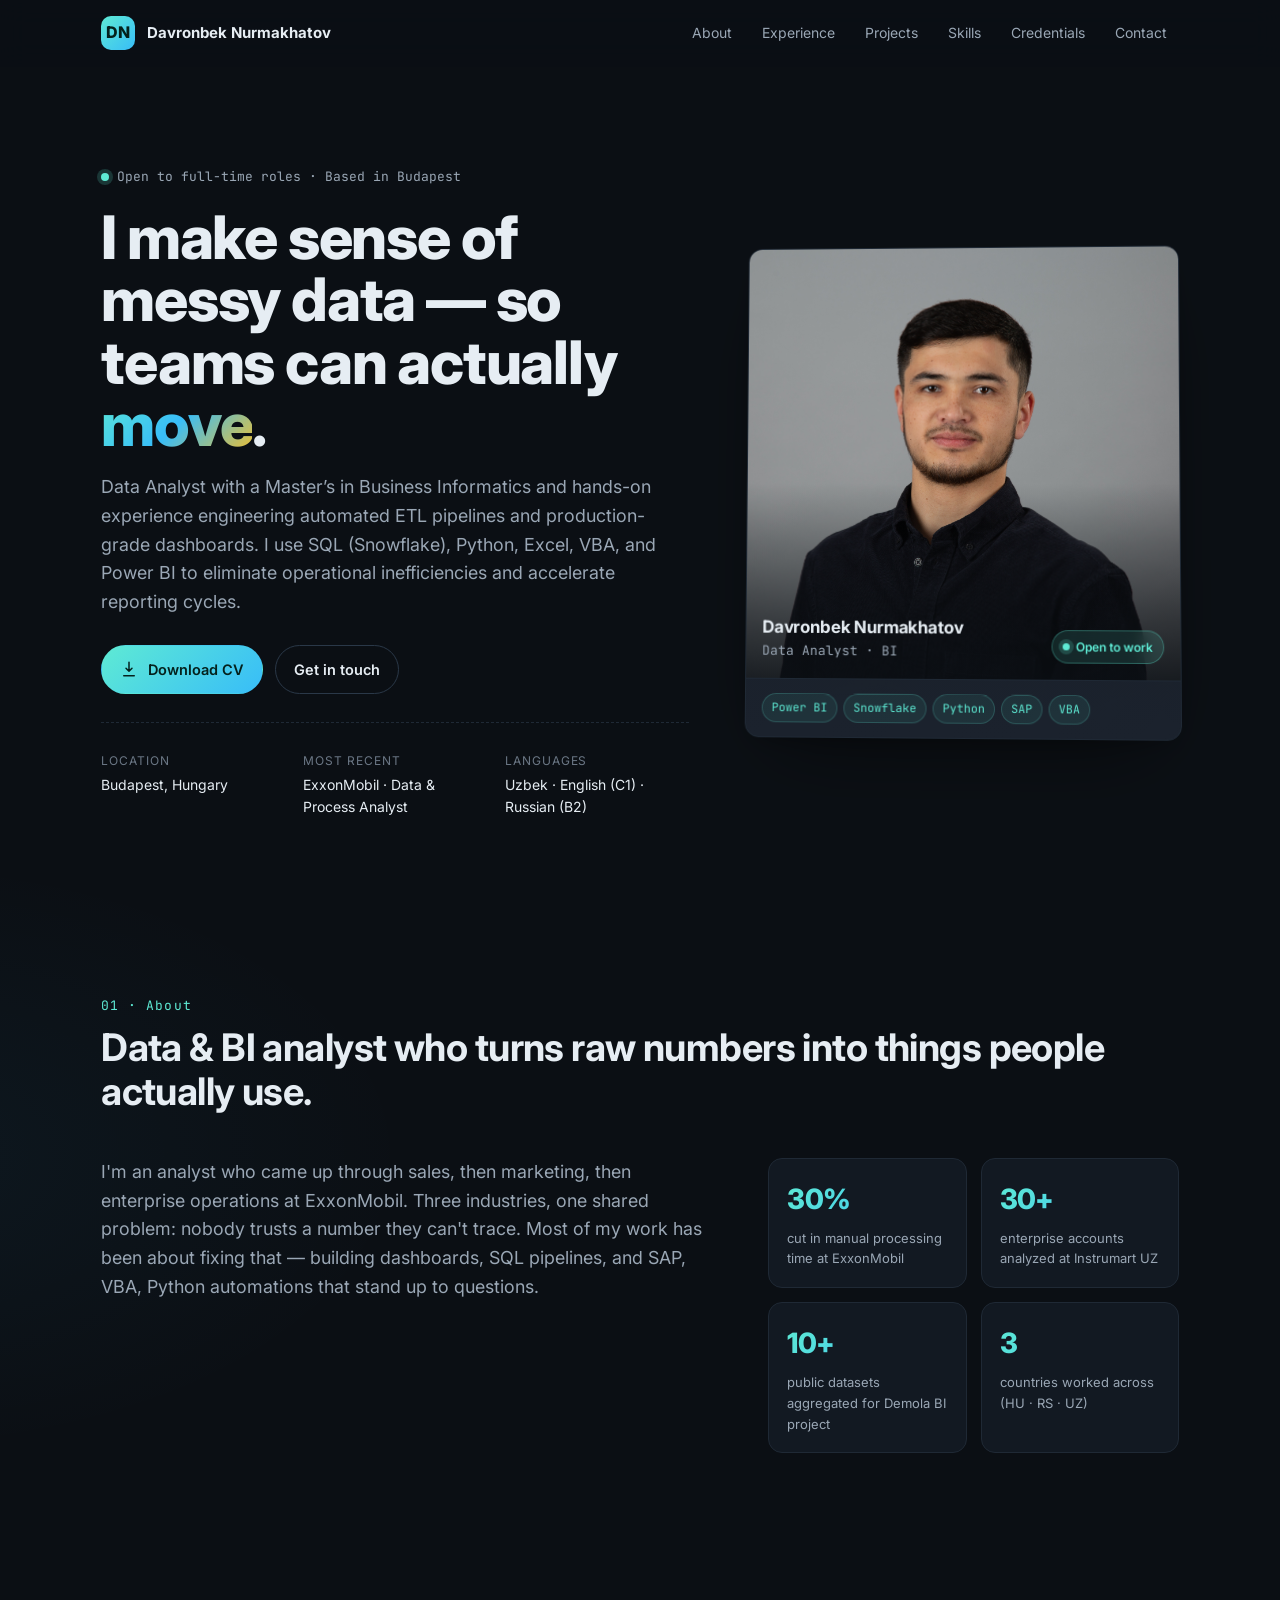
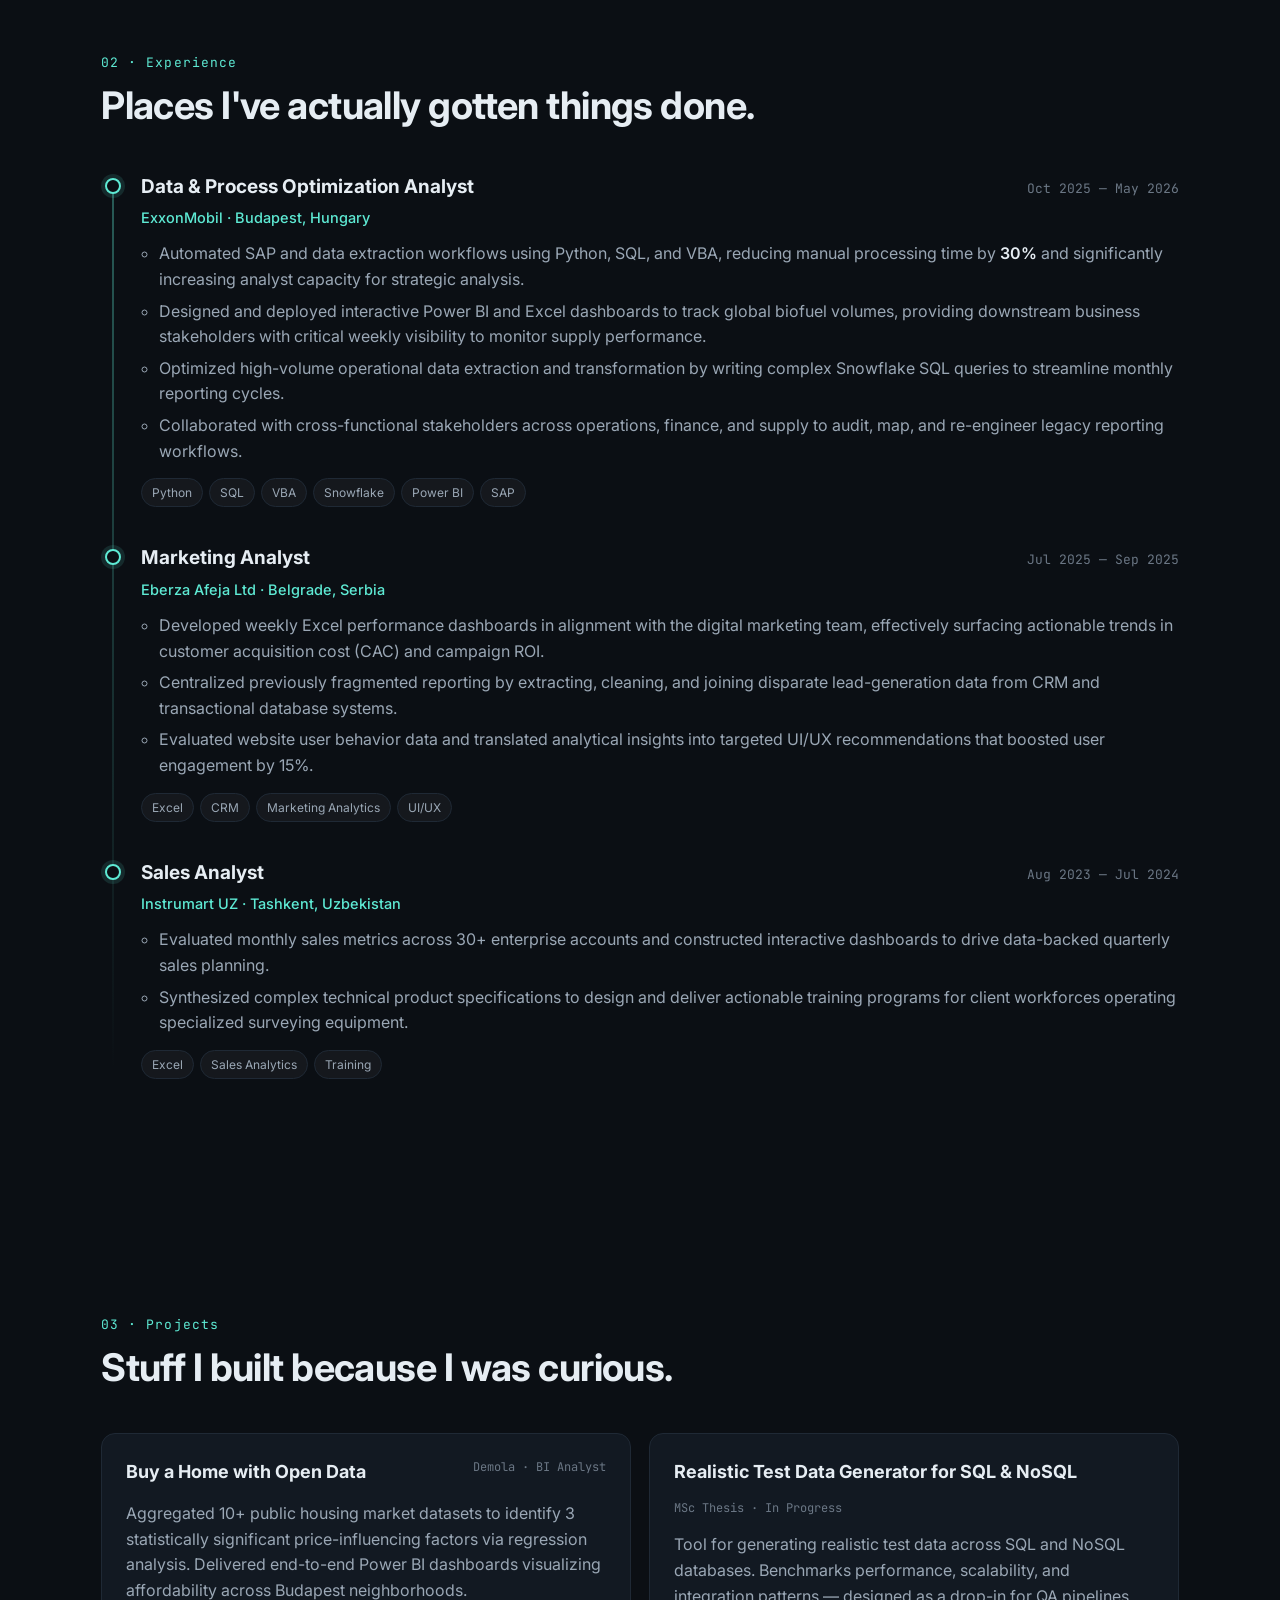
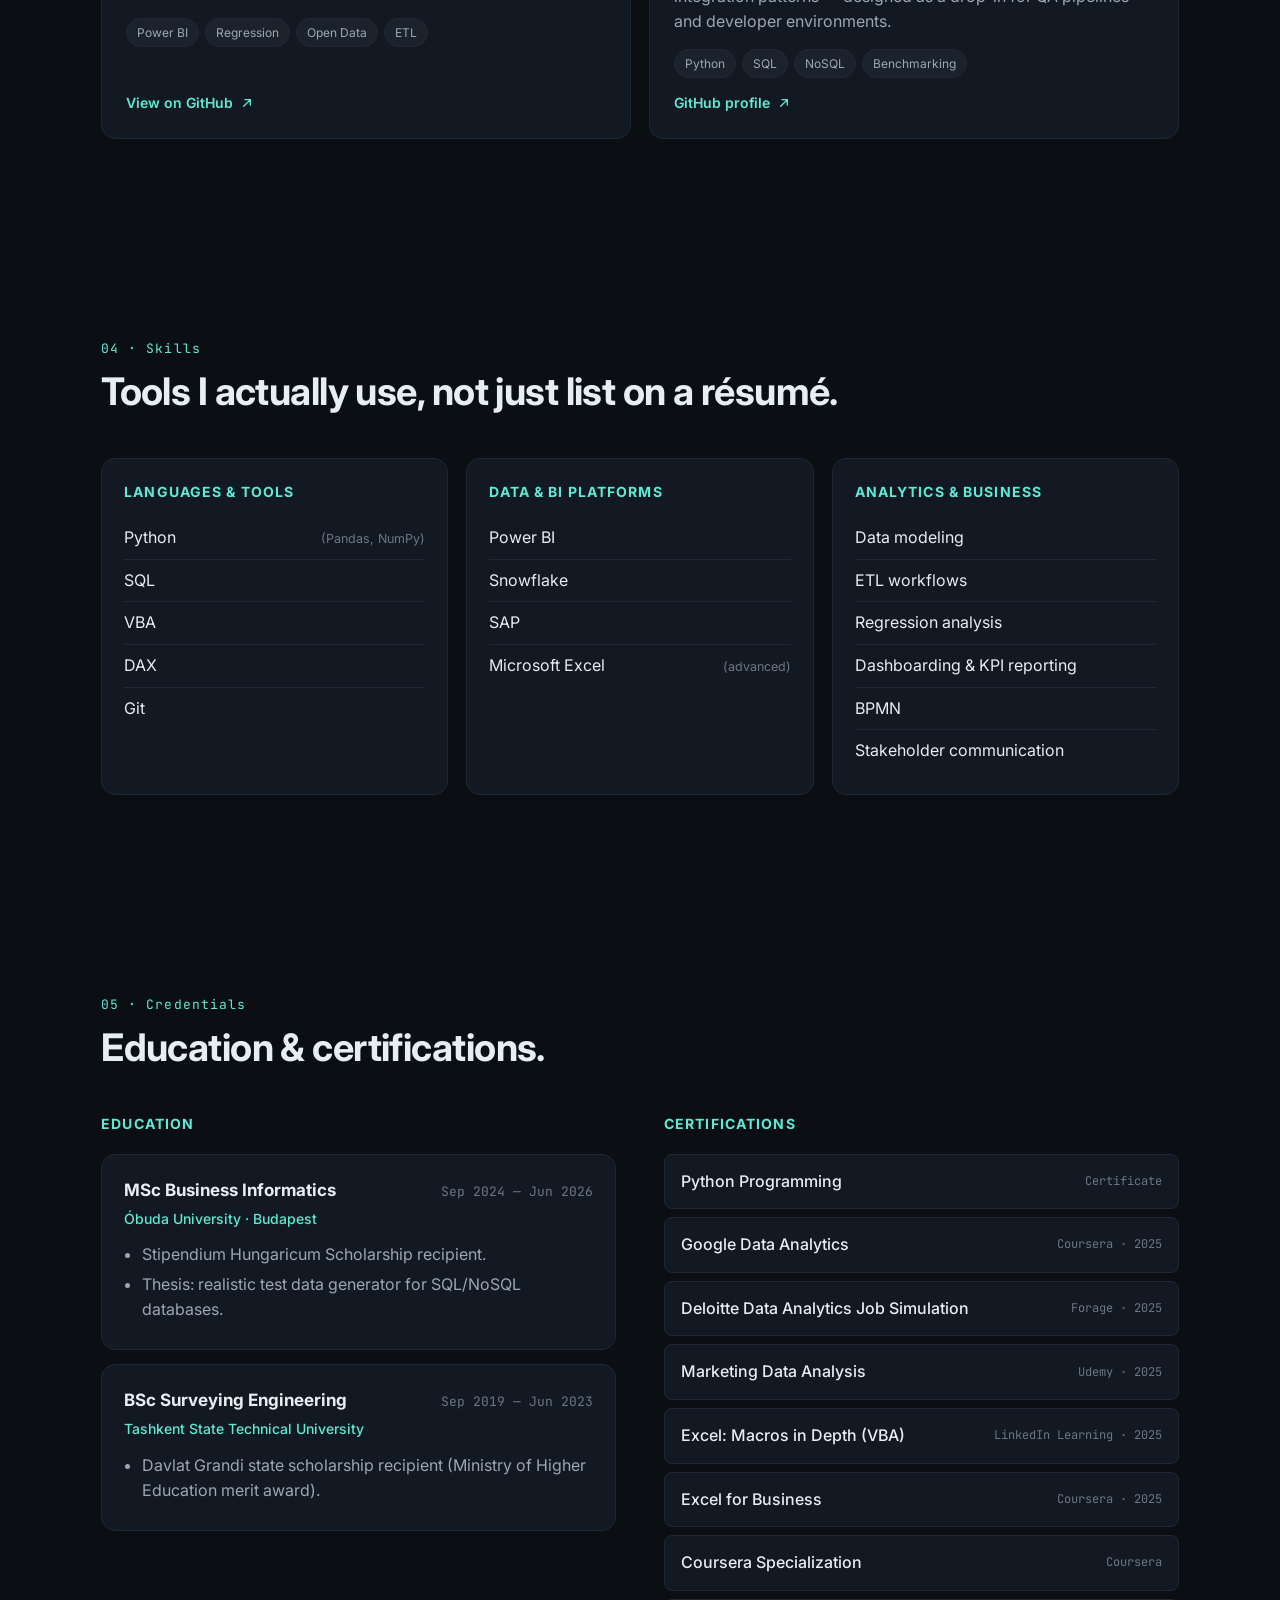
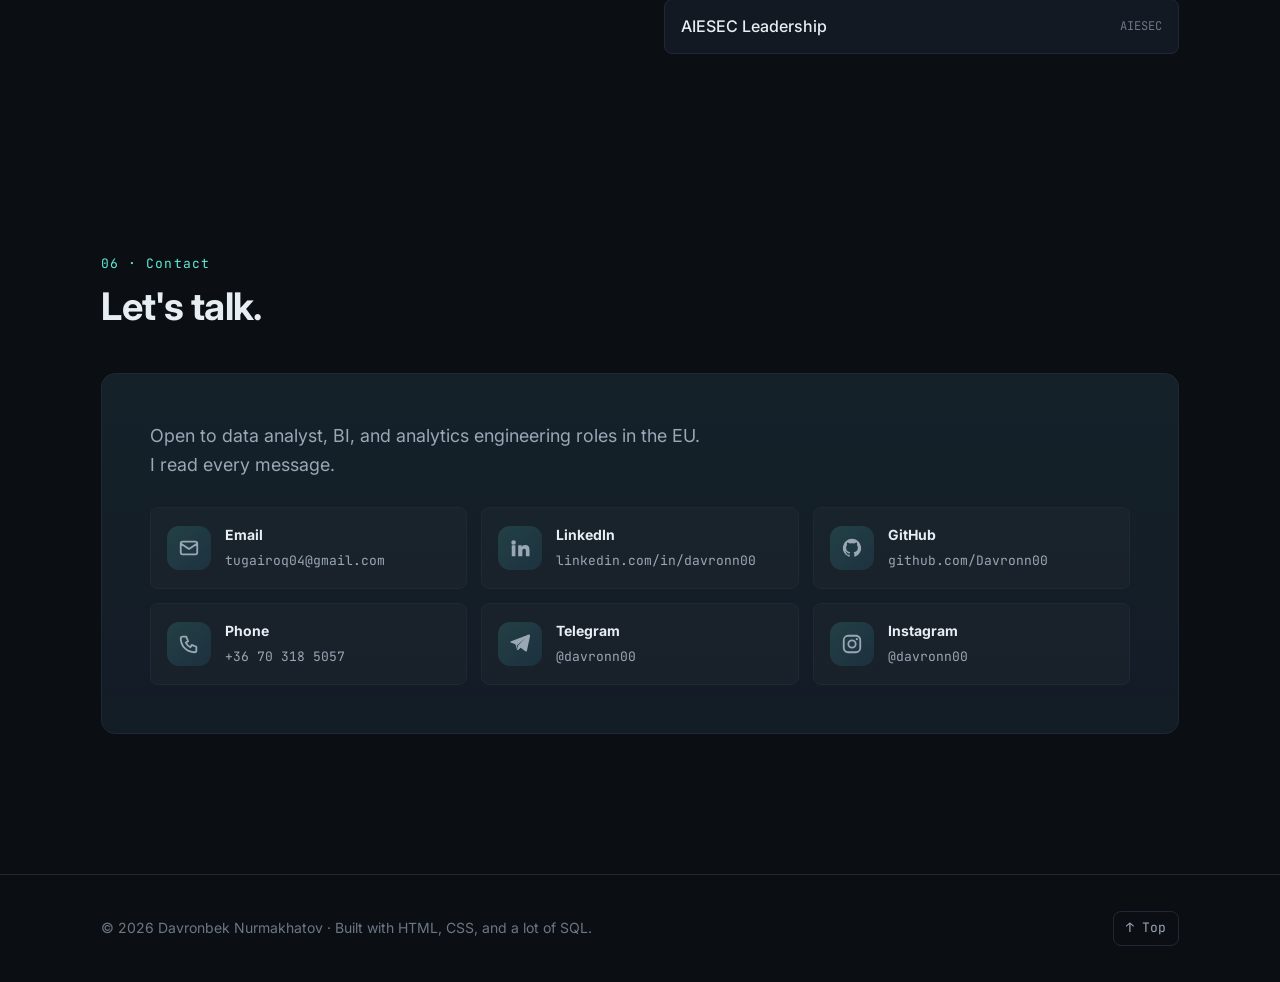
==== index.html @ 0cd9c20c "Add Telegram and Instagram to contact section" ====
<!doctype html>
<html lang="en">
  <head>
    <meta charset="utf-8" />
    <meta name="viewport" content="width=device-width, initial-scale=1" />
    <title>Davronbek Nurmakhatov — Data Analyst & BI</title>
    <meta name="description" content="Davronbek Nurmakhatov — Data Analyst building production dashboards, SQL pipelines, and SAP/Python automations. Currently at ExxonMobil, Budapest." />
    <meta name="theme-color" content="#0b0f14" />
    <link rel="preconnect" href="https://fonts.googleapis.com" />
    <link rel="preconnect" href="https://fonts.gstatic.com" crossorigin />
    <link href="https://fonts.googleapis.com/css2?family=Inter:wght@400;500;600;700;800&family=JetBrains+Mono:wght@400;500&display=swap" rel="stylesheet" />
    <link rel="stylesheet" href="styles.css" />
  </head>
  <body>
    <a href="#main" class="skip-link">Skip to content</a>

    <header class="nav">
      <div class="nav__inner">
        <a href="#top" class="nav__brand">
          <span class="nav__mark">DN</span>
          <span class="nav__name">Davronbek Nurmakhatov</span>
        </a>
        <nav class="nav__links" aria-label="Primary">
          <a href="#about">About</a>
          <a href="#experience">Experience</a>
          <a href="#projects">Projects</a>
          <a href="#skills">Skills</a>
          <a href="#credentials">Credentials</a>
          <a href="#contact">Contact</a>
        </nav>
        <button class="nav__toggle" aria-expanded="false" aria-controls="mobileNav" aria-label="Open menu">
          <span></span><span></span><span></span>
        </button>
      </div>
      <div class="nav__mobile" id="mobileNav" hidden>
        <a href="#about">About</a>
        <a href="#experience">Experience</a>
        <a href="#projects">Projects</a>
        <a href="#skills">Skills</a>
        <a href="#credentials">Credentials</a>
        <a href="#contact">Contact</a>
      </div>
    </header>

    <main id="main">
      <section id="top" class="hero">
        <div class="hero__grid">
          <div class="hero__copy">
            <p class="eyebrow"><span class="dot"></span> Open to full-time roles · Based in Budapest</p>
            <h1 class="hero__title">
              I make sense of messy data — so teams can actually <span class="grad">move</span>.
            </h1>
            <p class="hero__lede">
              Data Analyst with a Master’s in Business Informatics and hands-on experience engineering automated ETL pipelines and production-grade dashboards. I use SQL (Snowflake), Python, Excel, VBA, and Power BI to eliminate operational inefficiencies and accelerate reporting cycles.
            </p>
            <div class="hero__cta">
              <a class="btn btn--primary" href="assets/Davronbek_Nurmakhatov_Resume.pdf" download>
                <svg viewBox="0 0 24 24" aria-hidden="true"><path d="M12 3v12m0 0l-4-4m4 4l4-4M5 21h14" fill="none" stroke="currentColor" stroke-width="2" stroke-linecap="round" stroke-linejoin="round"/></svg>
                Download CV
              </a>
              <a class="btn btn--ghost" href="#contact">Get in touch</a>
            </div>
            <ul class="hero__meta">
              <li><span>Location</span>Budapest, Hungary</li>
              <li><span>Most recent</span>ExxonMobil · Data &amp; Process Analyst</li>
              <li><span>Languages</span>Uzbek · English (C1) · Russian (B2)</li>
            </ul>
          </div>

          <aside class="hero__card hero__card--photo" aria-label="Portrait">
            <div class="photo">
              <img src="assets/photo.jpg" alt="Portrait of Davronbek Nurmakhatov" loading="eager" decoding="async" />
              <div class="photo__plate">
                <div class="photo__plate-head">
                  <strong>Davronbek Nurmakhatov</strong>
                  <span>Data Analyst · BI</span>
                </div>
                <span class="photo__badge" title="Open to work">
                  <span class="dot"></span> Open to work
                </span>
              </div>
            </div>
            <div class="card__foot">
              <span class="pill">Power BI</span>
              <span class="pill">Snowflake</span>
              <span class="pill">Python</span>
              <span class="pill">SAP</span>
              <span class="pill">VBA</span>
            </div>
          </aside>
        </div>
      </section>

      <section id="about" class="section reveal">
        <header class="section__head">
          <p class="kicker">01 · About</p>
          <h2>Data &amp; BI analyst who turns raw numbers into things people actually use.</h2>
        </header>
        <div class="about__grid">
          <p class="about__lede">
            I'm an analyst who came up through sales, then marketing, then enterprise operations at ExxonMobil.
            Three industries, one shared problem: nobody trusts a number they can't trace. Most of my work has been
            about fixing that — building dashboards, SQL pipelines, and SAP, VBA, Python automations that stand up to questions.
          </p>
          <ul class="stats">
            <li><strong>30%</strong><span>cut in manual processing time at ExxonMobil</span></li>
            <li><strong>30+</strong><span>enterprise accounts analyzed at Instrumart UZ</span></li>
            <li><strong>10+</strong><span>public datasets aggregated for Demola BI project</span></li>
            <li><strong>3</strong><span>countries worked across (HU · RS · UZ)</span></li>
          </ul>
        </div>
      </section>

      <section id="experience" class="section reveal">
        <header class="section__head">
          <p class="kicker">02 · Experience</p>
          <h2>Places I've actually gotten things done.</h2>
        </header>

        <ol class="timeline">
          <li class="timeline__item">
            <div class="timeline__marker"></div>
            <div class="timeline__body">
              <div class="timeline__row">
                <h3>Data &amp; Process Optimization Analyst</h3>
                <span class="timeline__date">Oct 2025 — May 2026</span>
              </div>
              <p class="timeline__org">ExxonMobil · Budapest, Hungary</p>
              <ul class="timeline__list">
                <li>Automated SAP and data extraction workflows using Python, SQL, and VBA, reducing manual processing time by <strong>30%</strong> and significantly increasing analyst capacity for strategic analysis.</li>
                <li>Designed and deployed interactive Power BI and Excel dashboards to track global biofuel volumes, providing downstream business stakeholders with critical weekly visibility to monitor supply performance.</li>
                <li>Optimized high-volume operational data extraction and transformation by writing complex Snowflake SQL queries to streamline monthly reporting cycles.</li>
                <li>Collaborated with cross-functional stakeholders across operations, finance, and supply to audit, map, and re-engineer legacy reporting workflows.</li>
              </ul>
              <div class="chips">
                <span>Python</span><span>SQL</span><span>VBA</span><span>Snowflake</span><span>Power BI</span><span>SAP</span>
              </div>
            </div>
          </li>

          <li class="timeline__item">
            <div class="timeline__marker"></div>
            <div class="timeline__body">
              <div class="timeline__row">
                <h3>Marketing Analyst</h3>
                <span class="timeline__date">Jul 2025 — Sep 2025</span>
              </div>
              <p class="timeline__org">Eberza Afeja Ltd · Belgrade, Serbia</p>
              <ul class="timeline__list">
                <li>Developed weekly Excel performance dashboards in alignment with the digital marketing team, effectively surfacing actionable trends in customer acquisition cost (CAC) and campaign ROI.</li>
                <li>Centralized previously fragmented reporting by extracting, cleaning, and joining disparate lead-generation data from CRM and transactional database systems.</li>
                <li>Evaluated website user behavior data and translated analytical insights into targeted UI/UX recommendations that boosted user engagement by 15%.</li>
              </ul>
              <div class="chips">
                <span>Excel</span><span>CRM</span><span>Marketing Analytics</span><span>UI/UX</span>
              </div>
            </div>
          </li>

          <li class="timeline__item">
            <div class="timeline__marker"></div>
            <div class="timeline__body">
              <div class="timeline__row">
                <h3>Sales Analyst</h3>
                <span class="timeline__date">Aug 2023 — Jul 2024</span>
              </div>
              <p class="timeline__org">Instrumart UZ · Tashkent, Uzbekistan</p>
              <ul class="timeline__list">
                <li>Evaluated monthly sales metrics across 30+ enterprise accounts and constructed interactive dashboards to drive data-backed quarterly sales planning.</li>
                <li>Synthesized complex technical product specifications to design and deliver actionable training programs for client workforces operating specialized surveying equipment.</li>
              </ul>
              <div class="chips">
                <span>Excel</span><span>Sales Analytics</span><span>Training</span>
              </div>
            </div>
          </li>
        </ol>
      </section>

      <section id="projects" class="section reveal">
        <header class="section__head">
          <p class="kicker">03 · Projects</p>
          <h2>Stuff I built because I was curious.</h2>
        </header>

        <div class="cards">
          <article class="proj">
            <header>
              <h3>Buy a Home with Open Data</h3>
              <span class="proj__tag">Demola · BI Analyst</span>
            </header>
            <p>Aggregated 10+ public housing market datasets to identify 3 statistically significant price-influencing factors via regression analysis. Delivered end-to-end Power BI dashboards visualizing affordability across Budapest neighborhoods.</p>
            <div class="chips">
              <span>Power BI</span><span>Regression</span><span>Open Data</span><span>ETL</span>
            </div>
            <a class="link" href="https://github.com/Davronn00/Demola-project" target="_blank" rel="noopener">
              View on GitHub
              <svg viewBox="0 0 24 24" aria-hidden="true"><path d="M7 17L17 7M9 7h8v8" fill="none" stroke="currentColor" stroke-width="2" stroke-linecap="round" stroke-linejoin="round"/></svg>
            </a>
          </article>

          <article class="proj">
            <header>
              <h3>Realistic Test Data Generator for SQL &amp; NoSQL</h3>
              <span class="proj__tag">MSc Thesis · In Progress</span>
            </header>
            <p>Tool for generating realistic test data across SQL and NoSQL databases. Benchmarks performance, scalability, and integration patterns — designed as a drop-in for QA pipelines and developer environments.</p>
            <div class="chips">
              <span>Python</span><span>SQL</span><span>NoSQL</span><span>Benchmarking</span>
            </div>
            <a class="link" href="https://github.com/Davronn00" target="_blank" rel="noopener">
              GitHub profile
              <svg viewBox="0 0 24 24" aria-hidden="true"><path d="M7 17L17 7M9 7h8v8" fill="none" stroke="currentColor" stroke-width="2" stroke-linecap="round" stroke-linejoin="round"/></svg>
            </a>
          </article>
        </div>
      </section>

      <section id="skills" class="section reveal">
        <header class="section__head">
          <p class="kicker">04 · Skills</p>
          <h2>Tools I actually use, not just list on a résumé.</h2>
        </header>

        <div class="skills">
          <div class="skills__group">
            <h3>Languages &amp; Tools</h3>
            <ul>
              <li>Python <small>(Pandas, NumPy)</small></li>
              <li>SQL</li>
              <li>VBA</li>
              <li>DAX</li>
              <li>Git</li>
            </ul>
          </div>
          <div class="skills__group">
            <h3>Data &amp; BI Platforms</h3>
            <ul>
              <li>Power BI</li>
              <li>Snowflake</li>
              <li>SAP</li>
              <li>Microsoft Excel <small>(advanced)</small></li>
            </ul>
          </div>
          <div class="skills__group">
            <h3>Analytics &amp; Business</h3>
            <ul>
              <li>Data modeling</li>
              <li>ETL workflows</li>
              <li>Regression analysis</li>
              <li>Dashboarding &amp; KPI reporting</li>
              <li>BPMN</li>
              <li>Stakeholder communication</li>
            </ul>
          </div>
        </div>
      </section>

      <section id="credentials" class="section reveal">
        <header class="section__head">
          <p class="kicker">05 · Credentials</p>
          <h2>Education &amp; certifications.</h2>
        </header>

        <div class="creds">
          <div class="creds__col">
            <h3>Education</h3>
            <article class="edu">
              <div class="edu__row">
                <h4>MSc Business Informatics</h4>
                <span>Sep 2024 — Jun 2026</span>
              </div>
              <p class="edu__org">Óbuda University · Budapest</p>
              <ul>
                <li>Stipendium Hungaricum Scholarship recipient.</li>
                <li>Thesis: realistic test data generator for SQL/NoSQL databases.</li>
              </ul>
            </article>
            <article class="edu">
              <div class="edu__row">
                <h4>BSc Surveying Engineering</h4>
                <span>Sep 2019 — Jun 2023</span>
              </div>
              <p class="edu__org">Tashkent State Technical University</p>
              <ul>
                <li>Davlat Grandi state scholarship recipient (Ministry of Higher Education merit award).</li>
              </ul>
            </article>
          </div>

          <div class="creds__col">
            <h3>Certifications</h3>
            <ul class="certs">
              <li><a href="assets/certificates/Python%20Certificate.png" target="_blank" rel="noopener"><span>Python Programming</span><small>Certificate</small></a></li>
              <li><a href="assets/certificates/Google%20Coursera.pdf" target="_blank" rel="noopener"><span>Google Data Analytics</span><small>Coursera · 2025</small></a></li>
              <li><a href="assets/certificates/Deloitte%20Forage%20Certificate.pdf" target="_blank" rel="noopener"><span>Deloitte Data Analytics Job Simulation</span><small>Forage · 2025</small></a></li>
              <li><a href="assets/certificates/Udemy%20data%20analyst%20certificate.pdf" target="_blank" rel="noopener"><span>Marketing Data Analysis</span><small>Udemy · 2025</small></a></li>
              <li><a href="assets/certificates/Excel%20VBA%20Certificate.pdf" target="_blank" rel="noopener"><span>Excel: Macros in Depth (VBA)</span><small>LinkedIn Learning · 2025</small></a></li>
              <li><a href="assets/certificates/Coursera%20Excel%20certificate.pdf" target="_blank" rel="noopener"><span>Excel for Business</span><small>Coursera · 2025</small></a></li>
              <li><a href="assets/certificates/Coursera%20certificate.pdf" target="_blank" rel="noopener"><span>Coursera Specialization</span><small>Coursera</small></a></li>
              <li><a href="assets/certificates/Aiesec%20certificate.pdf" target="_blank" rel="noopener"><span>AIESEC Leadership</span><small>AIESEC</small></a></li>
            </ul>
          </div>
        </div>
      </section>

      <section id="contact" class="section reveal">
        <header class="section__head">
          <p class="kicker">06 · Contact</p>
          <h2>Let's talk.</h2>
        </header>

        <div class="contact">
          <p class="contact__lede">
            Open to data analyst, BI, and analytics engineering roles in the EU. I read every message.
          </p>
          <div class="contact__links">
            <a class="contact__link" href="mailto:tugairoq04@gmail.com">
              <span class="contact__icon" aria-hidden="true">
                <svg viewBox="0 0 24 24"><path d="M3 7l9 6 9-6M5 5h14a2 2 0 012 2v10a2 2 0 01-2 2H5a2 2 0 01-2-2V7a2 2 0 012-2z" fill="none" stroke="currentColor" stroke-width="2" stroke-linecap="round" stroke-linejoin="round"/></svg>
              </span>
              <div><strong>Email</strong><span>tugairoq04@gmail.com</span></div>
            </a>
            <a class="contact__link" href="https://www.linkedin.com/in/davronn00" target="_blank" rel="noopener">
              <span class="contact__icon" aria-hidden="true">
                <svg viewBox="0 0 24 24"><path d="M4.98 3.5a2.5 2.5 0 11.02 5 2.5 2.5 0 01-.02-5zM3 9h4v12H3zM10 9h3.8v1.7h.05c.53-1 1.83-2.05 3.77-2.05 4.03 0 4.78 2.65 4.78 6.1V21H18.4v-5.3c0-1.27-.02-2.9-1.77-2.9-1.77 0-2.04 1.38-2.04 2.8V21H10z" fill="currentColor"/></svg>
              </span>
              <div><strong>LinkedIn</strong><span>linkedin.com/in/davronn00</span></div>
            </a>
            <a class="contact__link" href="https://github.com/Davronn00" target="_blank" rel="noopener">
              <span class="contact__icon" aria-hidden="true">
                <svg viewBox="0 0 24 24"><path d="M12 2a10 10 0 00-3.16 19.49c.5.09.68-.22.68-.48v-1.7c-2.78.6-3.37-1.34-3.37-1.34-.46-1.17-1.12-1.48-1.12-1.48-.91-.62.07-.6.07-.6 1 .07 1.53 1.03 1.53 1.03.9 1.53 2.34 1.09 2.91.83.09-.65.35-1.09.63-1.34-2.22-.25-4.56-1.11-4.56-4.95 0-1.1.39-2 1.03-2.7-.1-.25-.45-1.27.1-2.65 0 0 .84-.27 2.75 1.02a9.5 9.5 0 015 0c1.91-1.29 2.75-1.02 2.75-1.02.55 1.38.2 2.4.1 2.65.64.7 1.03 1.6 1.03 2.7 0 3.85-2.34 4.7-4.57 4.95.36.31.68.92.68 1.85v2.74c0 .27.18.58.69.48A10 10 0 0012 2z" fill="currentColor"/></svg>
              </span>
              <div><strong>GitHub</strong><span>github.com/Davronn00</span></div>
            </a>
            <a class="contact__link" href="tel:+36703185057">
              <span class="contact__icon" aria-hidden="true">
                <svg viewBox="0 0 24 24"><path d="M5 4h4l2 5-2.5 1.5a11 11 0 005 5L15 13l5 2v4a2 2 0 01-2 2A15 15 0 013 6a2 2 0 012-2z" fill="none" stroke="currentColor" stroke-width="2" stroke-linecap="round" stroke-linejoin="round"/></svg>
              </span>
              <div><strong>Phone</strong><span>+36 70 318 5057</span></div>
            </a>
            <a class="contact__link" href="https://t.me/davronn00" target="_blank" rel="noopener">
              <span class="contact__icon" aria-hidden="true">
                <svg viewBox="0 0 24 24"><path d="M22.05 1.577c-.393-.016-.784.08-1.117.235-.484.186-4.92 1.902-9.41 3.64L2.4 8.97c-.833.326-.96.756-.96.756s-.155.41.51.68l4.95 1.89 1.77 5.67s.232.74.738.77c.295.015.51-.12.51-.12l2.87-2.59 4.97 3.88c.57.41 1.12.2 1.12.2s.58-.18.78-1.08L22.97 3.16c.2-.9-.42-1.55-.92-1.58zM9.66 14.03l-.92 4.12-.25-4.33 8.86-8.1-7.69 8.3z" fill="currentColor"/></svg>
              </span>
              <div><strong>Telegram</strong><span>@davronn00</span></div>
            </a>
            <a class="contact__link" href="https://instagram.com/davronn00" target="_blank" rel="noopener">
              <span class="contact__icon" aria-hidden="true">
                <svg viewBox="0 0 24 24"><path d="M7.8 2h8.4C19.4 2 22 4.6 22 7.8v8.4a5.8 5.8 0 01-5.8 5.8H7.8C4.6 22 2 19.4 2 16.2V7.8A5.8 5.8 0 017.8 2zm-.2 2A3.6 3.6 0 004 7.6v8.8C4 18.39 5.61 20 7.6 20h8.8a3.6 3.6 0 003.6-3.6V7.6C20 5.61 18.39 4 16.4 4H7.6zm9.65 1.5a1.25 1.25 0 110 2.5 1.25 1.25 0 010-2.5zM12 7a5 5 0 110 10 5 5 0 010-10zm0 2a3 3 0 100 6 3 3 0 000-6z" fill="currentColor"/></svg>
              </span>
              <div><strong>Instagram</strong><span>@davronn00</span></div>
            </a>
          </div>
        </div>
      </section>
    </main>

    <footer class="foot">
      <div class="foot__inner">
        <p>© <span id="year"></span> Davronbek Nurmakhatov · Built with HTML, CSS, and a lot of SQL.</p>
        <a href="#top" class="foot__top" aria-label="Back to top">↑ Top</a>
      </div>
    </footer>

    <script src="script.js" defer></script>
  </body>
</html>
---- styles.css ----
:root {
  --bg: #0b0f14;
  --bg-2: #0f141b;
  --panel: #121922;
  --panel-2: #161e29;
  --border: #1f2935;
  --border-2: #2a3848;
  --text: #e6edf3;
  --text-dim: #9aa7b5;
  --text-mute: #6b7785;
  --accent: #5eead4;
  --accent-2: #38bdf8;
  --accent-warm: #fbbf24;
  --danger: #f87171;
  --radius: 14px;
  --radius-sm: 8px;
  --shadow-lg: 0 30px 80px -30px rgba(0,0,0,.6), 0 8px 24px -12px rgba(0,0,0,.4);
  --shadow-md: 0 12px 30px -18px rgba(0,0,0,.6);
  --font-sans: "Inter", system-ui, -apple-system, "Segoe UI", Roboto, Helvetica, Arial, sans-serif;
  --font-mono: "JetBrains Mono", ui-monospace, SFMono-Regular, Menlo, Monaco, Consolas, monospace;
  --max: 1180px;
  --pad: clamp(20px, 4vw, 56px);
}

* { box-sizing: border-box; }

html { scroll-behavior: smooth; }

html, body {
  margin: 0;
  padding: 0;
  background: var(--bg);
  color: var(--text);
  font-family: var(--font-sans);
  font-size: 16px;
  line-height: 1.6;
  -webkit-font-smoothing: antialiased;
  text-rendering: optimizeLegibility;
}

body {
  background:
    radial-gradient(1200px 600px at 80% -10%, rgba(94,234,212,.07), transparent 60%),
    radial-gradient(900px 500px at -10% 20%, rgba(56,189,248,.05), transparent 60%),
    var(--bg);
  min-height: 100vh;
  overflow-x: hidden;
}

img, svg { max-width: 100%; display: block; }
a { color: inherit; text-decoration: none; }

::selection { background: rgba(94,234,212,.35); color: #fff; }

.skip-link {
  position: absolute; left: -9999px; top: 0;
  background: var(--accent); color: #022; padding: 10px 14px; border-radius: 8px; font-weight: 600;
}
.skip-link:focus { left: 16px; top: 16px; z-index: 100; }

/* ============== NAV ============== */
.nav {
  position: sticky; top: 0; z-index: 50;
  backdrop-filter: saturate(140%) blur(14px);
  -webkit-backdrop-filter: saturate(140%) blur(14px);
  background: rgba(11,15,20,.7);
  border-bottom: 1px solid transparent;
  transition: border-color .25s ease, background .25s ease;
}
.nav.is-scrolled { border-bottom-color: var(--border); background: rgba(11,15,20,.85); }

.nav__inner {
  max-width: var(--max);
  margin: 0 auto;
  padding: 14px var(--pad);
  display: flex; align-items: center; justify-content: space-between; gap: 24px;
}

.nav__brand { display: flex; align-items: center; gap: 12px; font-weight: 700; }
.nav__mark {
  width: 34px; height: 34px; border-radius: 10px;
  display: grid; place-items: center;
  background: linear-gradient(135deg, var(--accent), var(--accent-2));
  color: #04211c; font-weight: 800; letter-spacing: .5px;
}
.nav__name { font-size: 15px; }

.nav__links { display: flex; gap: 6px; }
.nav__links a {
  padding: 8px 12px; border-radius: 8px; font-size: 14px; color: var(--text-dim);
  transition: color .2s ease, background .2s ease;
}
.nav__links a:hover { color: var(--text); background: rgba(255,255,255,.04); }

.nav__toggle {
  display: none; background: transparent; border: 1px solid var(--border); border-radius: 8px;
  width: 40px; height: 40px; padding: 8px; cursor: pointer;
}
.nav__toggle span { display: block; height: 2px; background: var(--text); margin: 4px 0; border-radius: 2px; transition: transform .2s ease, opacity .2s ease; }
.nav__toggle[aria-expanded="true"] span:nth-child(1) { transform: translateY(6px) rotate(45deg); }
.nav__toggle[aria-expanded="true"] span:nth-child(2) { opacity: 0; }
.nav__toggle[aria-expanded="true"] span:nth-child(3) { transform: translateY(-6px) rotate(-45deg); }

.nav__mobile { display: none; flex-direction: column; padding: 8px var(--pad) 16px; gap: 4px; border-top: 1px solid var(--border); }
.nav__mobile a { padding: 10px 12px; border-radius: 8px; color: var(--text-dim); }
.nav__mobile a:hover { color: var(--text); background: rgba(255,255,255,.04); }

/* ============== HERO ============== */
.hero {
  max-width: var(--max);
  margin: 0 auto;
  padding: clamp(48px, 8vw, 96px) var(--pad) clamp(40px, 6vw, 80px);
}
.hero__grid {
  display: grid; gap: clamp(32px, 5vw, 56px);
  grid-template-columns: 1.15fr .85fr; align-items: center;
}

.eyebrow {
  display: inline-flex; align-items: center; gap: 8px;
  font-size: 13px; color: var(--text-dim); margin: 0 0 18px;
  font-family: var(--font-mono);
}
.dot {
  width: 8px; height: 8px; border-radius: 50%;
  background: var(--accent); box-shadow: 0 0 0 4px rgba(94,234,212,.18);
  animation: pulse 2s infinite ease-in-out;
}
@keyframes pulse { 50% { box-shadow: 0 0 0 8px rgba(94,234,212,0); } }

.hero__title {
  font-size: clamp(34px, 5vw, 60px);
  line-height: 1.04;
  letter-spacing: -.02em;
  margin: 0 0 18px;
  font-weight: 800;
}
.grad {
  background: linear-gradient(135deg, var(--accent), var(--accent-2) 50%, var(--accent-warm));
  -webkit-background-clip: text; background-clip: text; color: transparent;
}

.hero__lede {
  font-size: clamp(16px, 1.4vw, 18px); color: var(--text-dim); max-width: 58ch; margin: 0 0 28px;
}
.hero__lede strong { color: var(--text); font-weight: 600; }

.hero__cta { display: flex; gap: 12px; flex-wrap: wrap; }

.btn {
  display: inline-flex; align-items: center; gap: 10px;
  padding: 12px 18px; border-radius: 999px; font-weight: 600; font-size: 14.5px;
  border: 1px solid transparent; cursor: pointer;
  transition: transform .15s ease, background .2s ease, border-color .2s ease, color .2s ease;
}
.btn svg { width: 18px; height: 18px; }
.btn:hover { transform: translateY(-1px); }
.btn--primary {
  background: linear-gradient(135deg, var(--accent), var(--accent-2));
  color: #04211c;
}
.btn--primary:hover { filter: brightness(1.05); }
.btn--ghost {
  background: transparent; color: var(--text); border-color: var(--border-2);
}
.btn--ghost:hover { background: rgba(255,255,255,.04); border-color: #3a4a5e; }

.hero__meta {
  list-style: none; padding: 28px 0 0; margin: 28px 0 0;
  border-top: 1px dashed var(--border);
  display: grid; grid-template-columns: repeat(3, minmax(0,1fr)); gap: 18px;
}
.hero__meta li { font-size: 14px; color: var(--text); }
.hero__meta li span { display: block; color: var(--text-mute); font-size: 12px; text-transform: uppercase; letter-spacing: .08em; margin-bottom: 4px; }

/* hero card */
.hero__card {
  background: linear-gradient(180deg, var(--panel), var(--panel-2));
  border: 1px solid var(--border);
  border-radius: var(--radius);
  box-shadow: var(--shadow-lg);
  overflow: hidden;
  transform: perspective(1000px) rotateY(-2deg) rotateX(2deg);
  transition: transform .3s ease;
}
.hero__card:hover { transform: perspective(1000px) rotateY(0) rotateX(0); }
.card__head {
  display: flex; align-items: center; justify-content: space-between;
  padding: 12px 16px; border-bottom: 1px solid var(--border); background: rgba(255,255,255,.02);
}
.card__tag { font-family: var(--font-mono); font-size: 12px; color: var(--text-dim); }
.card__dots { display: flex; gap: 6px; }
.card__dots i { width: 10px; height: 10px; border-radius: 50%; background: #2a3848; display: inline-block; }
.card__dots i:nth-child(1) { background: #f87171; }
.card__dots i:nth-child(2) { background: #fbbf24; }
.card__dots i:nth-child(3) { background: #5eead4; }

.card__code {
  margin: 0; padding: 20px;
  font-family: var(--font-mono); font-size: 13px; line-height: 1.65;
  color: var(--text);
  white-space: pre-wrap; word-break: break-word;
}
.card__code .c { color: var(--text-mute); font-style: italic; }
.card__code .k { color: var(--accent-2); font-weight: 600; }
.card__code .s { color: var(--accent-warm); }
.card__code .t { color: var(--accent); }

.card__foot {
  padding: 14px 16px; border-top: 1px solid var(--border);
  display: flex; flex-wrap: wrap; gap: 6px; background: rgba(255,255,255,.02);
}

/* photo card variant */
.hero__card--photo { padding: 0; }
.photo { position: relative; overflow: hidden; }
.photo img {
  width: 100%; height: auto; aspect-ratio: 1 / 1;
  object-fit: cover; object-position: center 25%;
  display: block;
  background: linear-gradient(180deg, #1a232f, #0f141b);
}
.photo::after {
  content: "";
  position: absolute; inset: 0;
  background: linear-gradient(180deg, transparent 55%, rgba(11,15,20,.85) 100%);
  pointer-events: none;
}
.photo__plate {
  position: absolute; left: 16px; right: 16px; bottom: 16px;
  display: flex; align-items: end; justify-content: space-between; gap: 12px;
  z-index: 1;
}
.photo__plate-head { display: flex; flex-direction: column; }
.photo__plate-head strong { font-size: 17px; letter-spacing: -.01em; }
.photo__plate-head span { font-size: 13px; color: var(--text-dim); font-family: var(--font-mono); }
.photo__badge {
  display: inline-flex; align-items: center; gap: 6px;
  padding: 6px 10px; border-radius: 999px;
  background: rgba(94,234,212,.12); color: var(--accent);
  border: 1px solid rgba(94,234,212,.3);
  font-size: 12px; font-weight: 600;
  backdrop-filter: blur(8px); -webkit-backdrop-filter: blur(8px);
  white-space: nowrap;
}
.photo__badge .dot { width: 7px; height: 7px; }
.pill {
  font-size: 11.5px; font-family: var(--font-mono);
  padding: 4px 9px; border-radius: 999px;
  background: rgba(94,234,212,.08); color: var(--accent);
  border: 1px solid rgba(94,234,212,.2);
}

/* ============== SECTIONS ============== */
.section {
  max-width: var(--max); margin: 0 auto;
  padding: clamp(56px, 8vw, 100px) var(--pad);
}
.section__head { margin-bottom: clamp(28px, 4vw, 44px); }
.kicker {
  font-family: var(--font-mono); color: var(--accent);
  font-size: 13px; letter-spacing: .08em; margin: 0 0 10px;
}
.section h2 {
  font-size: clamp(26px, 3.2vw, 38px); margin: 0;
  letter-spacing: -.015em; font-weight: 700; line-height: 1.15;
}

.reveal { opacity: 0; transform: translateY(20px); transition: opacity .6s ease, transform .6s ease; }
.reveal.is-visible { opacity: 1; transform: none; }

/* ============== ABOUT ============== */
.about__grid {
  display: grid; gap: clamp(28px, 4vw, 56px);
  grid-template-columns: 1.2fr .8fr; align-items: start;
}
.about__lede {
  font-size: clamp(16px, 1.4vw, 18px); color: var(--text-dim); margin: 0; max-width: 58ch;
}
.stats {
  list-style: none; padding: 0; margin: 0;
  display: grid; grid-template-columns: repeat(2, 1fr); gap: 14px;
}
.stats li {
  background: var(--panel); border: 1px solid var(--border); border-radius: var(--radius);
  padding: 18px; display: flex; flex-direction: column; gap: 6px;
}
.stats strong {
  font-size: 28px; font-weight: 800; letter-spacing: -.02em;
  background: linear-gradient(135deg, var(--accent), var(--accent-2));
  -webkit-background-clip: text; background-clip: text; color: transparent;
}
.stats span { font-size: 13px; color: var(--text-dim); }

/* ============== TIMELINE ============== */
.timeline {
  list-style: none; padding: 0; margin: 0;
  position: relative;
}
.timeline::before {
  content: ""; position: absolute; left: 11px; top: 8px; bottom: 8px;
  width: 2px; background: linear-gradient(180deg, var(--accent) 0%, transparent 100%);
  opacity: .35;
}
.timeline__item { position: relative; padding-left: 40px; margin-bottom: 36px; }
.timeline__marker {
  position: absolute; left: 4px; top: 6px;
  width: 16px; height: 16px; border-radius: 50%;
  background: var(--bg); border: 2px solid var(--accent);
  box-shadow: 0 0 0 4px rgba(94,234,212,.12);
}
.timeline__row { display: flex; flex-wrap: wrap; align-items: baseline; justify-content: space-between; gap: 8px; }
.timeline__item h3 { margin: 0; font-size: 19px; font-weight: 700; }
.timeline__date { font-family: var(--font-mono); font-size: 13px; color: var(--text-mute); }
.timeline__org { margin: 4px 0 12px; color: var(--accent); font-weight: 500; font-size: 14.5px; }
.timeline__list { margin: 0 0 14px; padding-left: 18px; color: var(--text-dim); }
.timeline__list li { margin-bottom: 6px; }
.timeline__list strong { color: var(--text); font-weight: 600; }

.chips { display: flex; flex-wrap: wrap; gap: 6px; }
.chips span {
  font-size: 12px; padding: 4px 10px; border-radius: 999px;
  background: rgba(255,255,255,.04); color: var(--text-dim);
  border: 1px solid var(--border);
}

/* ============== PROJECTS ============== */
.cards {
  display: grid; gap: 18px;
  grid-template-columns: repeat(auto-fit, minmax(280px, 1fr));
}
.proj {
  background: var(--panel); border: 1px solid var(--border); border-radius: var(--radius);
  padding: 24px; display: flex; flex-direction: column; gap: 14px;
  transition: transform .25s ease, border-color .25s ease, background .25s ease;
}
.proj:hover { transform: translateY(-4px); border-color: var(--border-2); background: var(--panel-2); }
.proj header { display: flex; justify-content: space-between; align-items: start; gap: 12px; flex-wrap: wrap; }
.proj h3 { margin: 0; font-size: 18px; font-weight: 700; }
.proj__tag { font-family: var(--font-mono); font-size: 12px; color: var(--text-mute); }
.proj p { color: var(--text-dim); margin: 0; }
.proj .link {
  display: inline-flex; align-items: center; gap: 6px; color: var(--accent);
  font-weight: 600; font-size: 14px; margin-top: auto;
}
.proj .link svg { width: 16px; height: 16px; transition: transform .2s ease; }
.proj .link:hover svg { transform: translate(2px, -2px); }

/* ============== SKILLS ============== */
.skills {
  display: grid; gap: 18px;
  grid-template-columns: repeat(auto-fit, minmax(240px, 1fr));
}
.skills__group {
  background: var(--panel); border: 1px solid var(--border); border-radius: var(--radius);
  padding: 22px;
}
.skills__group h3 {
  margin: 0 0 14px; font-size: 14px; text-transform: uppercase;
  letter-spacing: .08em; color: var(--accent);
}
.skills__group ul { list-style: none; padding: 0; margin: 0; }
.skills__group li {
  padding: 8px 0; border-bottom: 1px solid var(--border); color: var(--text);
  display: flex; justify-content: space-between; align-items: baseline; gap: 10px;
}
.skills__group li:last-child { border-bottom: 0; }
.skills__group small { color: var(--text-mute); font-size: 12.5px; }

/* ============== CREDENTIALS ============== */
.creds {
  display: grid; gap: clamp(28px, 4vw, 48px);
  grid-template-columns: 1fr 1fr;
}
.creds h3 {
  margin: 0 0 18px; font-size: 14px; text-transform: uppercase;
  letter-spacing: .08em; color: var(--accent);
}
.edu {
  background: var(--panel); border: 1px solid var(--border); border-radius: var(--radius);
  padding: 22px; margin-bottom: 14px;
}
.edu__row { display: flex; justify-content: space-between; gap: 8px; flex-wrap: wrap; align-items: baseline; }
.edu h4 { margin: 0; font-size: 17px; }
.edu__row span { font-family: var(--font-mono); font-size: 13px; color: var(--text-mute); }
.edu__org { margin: 4px 0 12px; color: var(--accent); font-weight: 500; font-size: 14px; }
.edu ul { margin: 0; padding-left: 18px; color: var(--text-dim); }
.edu li { margin-bottom: 4px; }

.certs { list-style: none; padding: 0; margin: 0; display: grid; gap: 8px; }
.certs a {
  display: flex; align-items: center; justify-content: space-between; gap: 10px;
  padding: 14px 16px;
  background: var(--panel); border: 1px solid var(--border); border-radius: var(--radius-sm);
  transition: transform .15s ease, border-color .2s ease, background .2s ease;
}
.certs a:hover { border-color: rgba(94,234,212,.4); background: var(--panel-2); transform: translateX(2px); }
.certs span { font-weight: 500; }
.certs small { color: var(--text-mute); font-family: var(--font-mono); font-size: 12px; }

/* ============== CONTACT ============== */
.contact {
  background:
    linear-gradient(180deg, rgba(94,234,212,.04), rgba(56,189,248,.02)),
    var(--panel);
  border: 1px solid var(--border); border-radius: var(--radius);
  padding: clamp(28px, 5vw, 48px);
}
.contact__lede { font-size: clamp(16px, 1.4vw, 18px); color: var(--text-dim); margin: 0 0 28px; max-width: 50ch; }
.contact__links {
  display: grid; gap: 14px;
  grid-template-columns: repeat(auto-fit, minmax(240px, 1fr));
}
.contact__link {
  display: flex; align-items: center; gap: 14px;
  padding: 16px; border-radius: var(--radius-sm);
  background: rgba(255,255,255,.02); border: 1px solid var(--border);
  transition: transform .15s ease, border-color .2s ease, background .2s ease;
}
.contact__link:hover { transform: translateY(-2px); border-color: rgba(94,234,212,.4); background: rgba(94,234,212,.05); }
.contact__icon {
  width: 44px; height: 44px; border-radius: 12px; display: grid; place-items: center;
  background: linear-gradient(135deg, rgba(94,234,212,.15), rgba(56,189,248,.1));
  color: var(--accent); flex-shrink: 0;
}
.contact__icon svg { width: 22px; height: 22px; }
.contact__link strong { display: block; font-size: 14px; }
.contact__link span { color: var(--text-dim); font-size: 13px; font-family: var(--font-mono); }

/* ============== FOOTER ============== */
.foot { border-top: 1px solid var(--border); margin-top: 40px; }
.foot__inner {
  max-width: var(--max); margin: 0 auto; padding: 28px var(--pad);
  display: flex; justify-content: space-between; align-items: center; gap: 16px;
  color: var(--text-mute); font-size: 14px; flex-wrap: wrap;
}
.foot__top {
  font-family: var(--font-mono); font-size: 13px; color: var(--text-dim);
  padding: 6px 12px; border-radius: 8px; border: 1px solid var(--border);
  transition: color .2s ease, border-color .2s ease;
}
.foot__top:hover { color: var(--accent); border-color: rgba(94,234,212,.4); }

/* ============== RESPONSIVE ============== */
@media (max-width: 920px) {
  .hero__grid { grid-template-columns: 1fr; }
  .hero__card { transform: none; max-width: 560px; }
  .about__grid { grid-template-columns: 1fr; }
  .creds { grid-template-columns: 1fr; }
  .nav__links { display: none; }
  .nav__toggle { display: block; }
  .nav__mobile.is-open { display: flex; }
  .hero__meta { grid-template-columns: 1fr; gap: 12px; }
}

@media (max-width: 520px) {
  .stats { grid-template-columns: 1fr; }
  .timeline__row { flex-direction: column; gap: 2px; }
  .hero__cta { flex-direction: column; align-items: stretch; }
  .btn { justify-content: center; }
}

@media (prefers-reduced-motion: reduce) {
  *, *::before, *::after { animation: none !important; transition: none !important; }
  html { scroll-behavior: auto; }
  .reveal { opacity: 1; transform: none; }
}
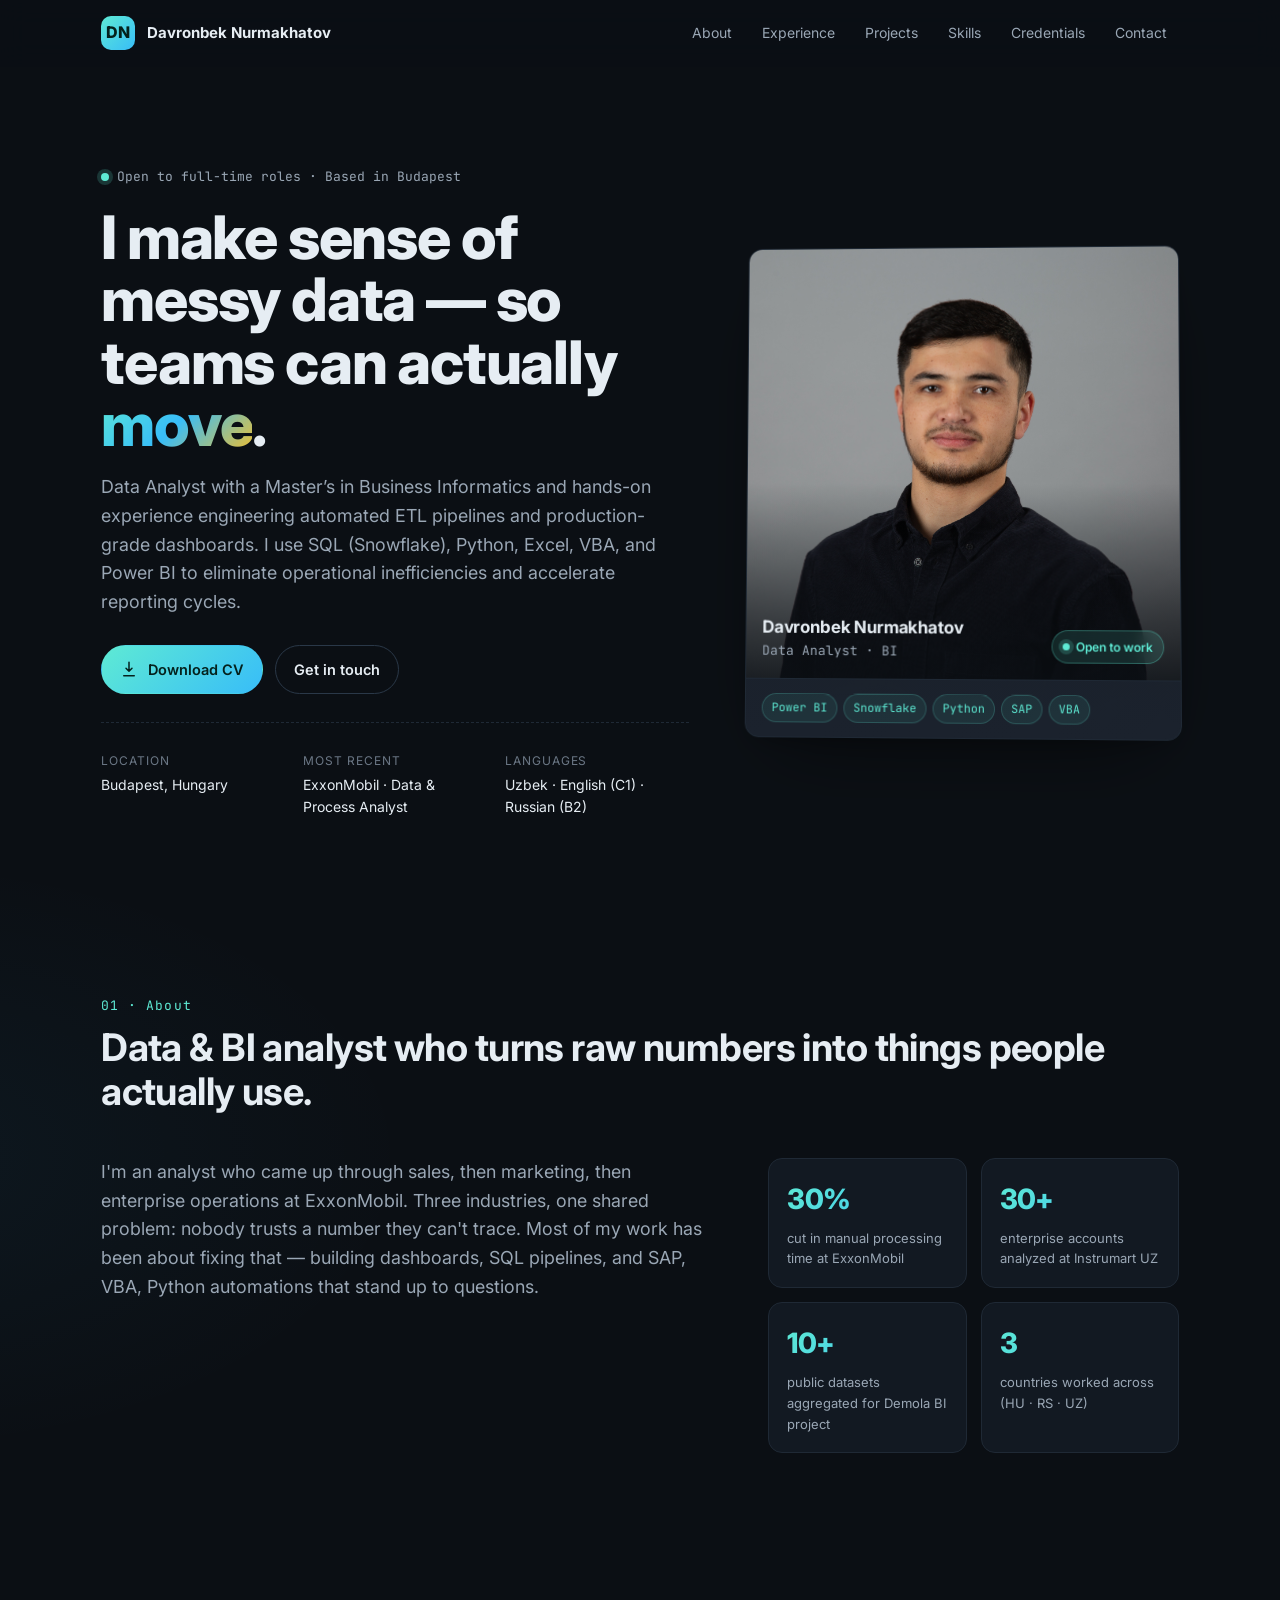
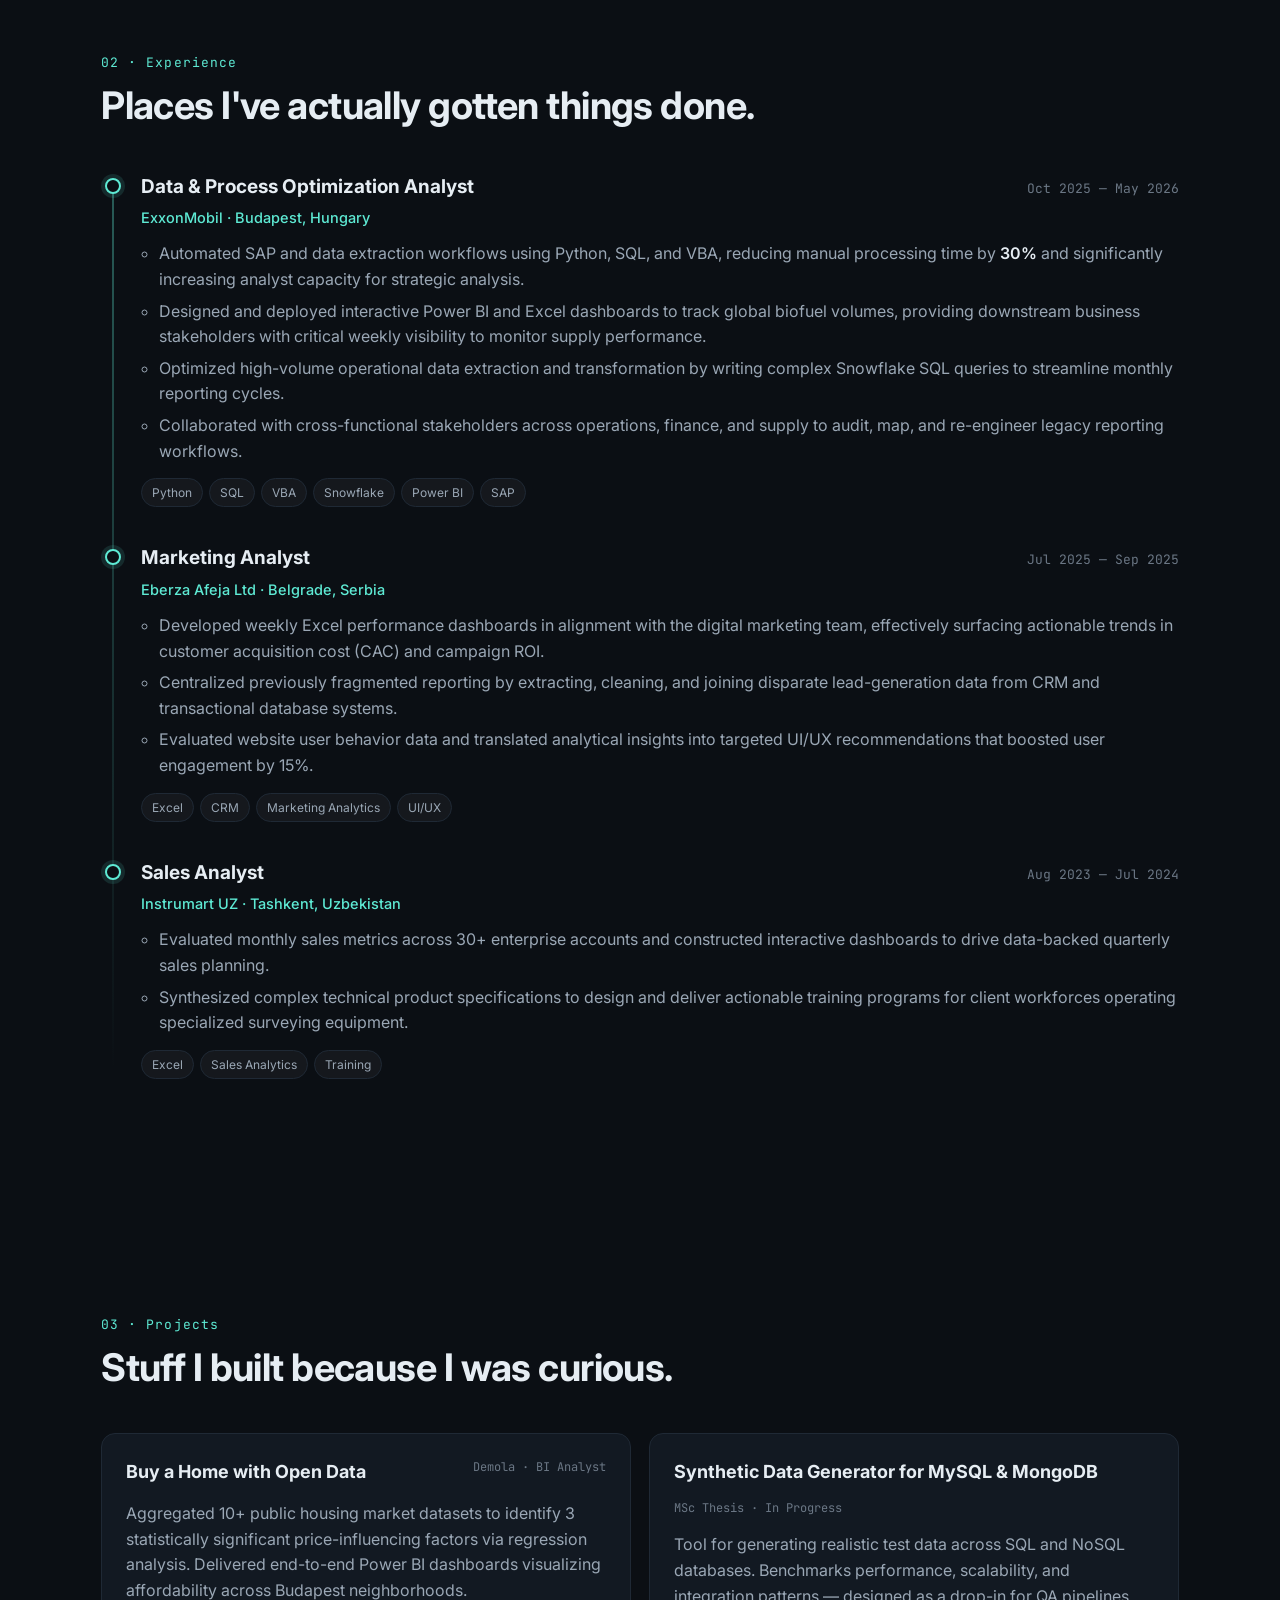
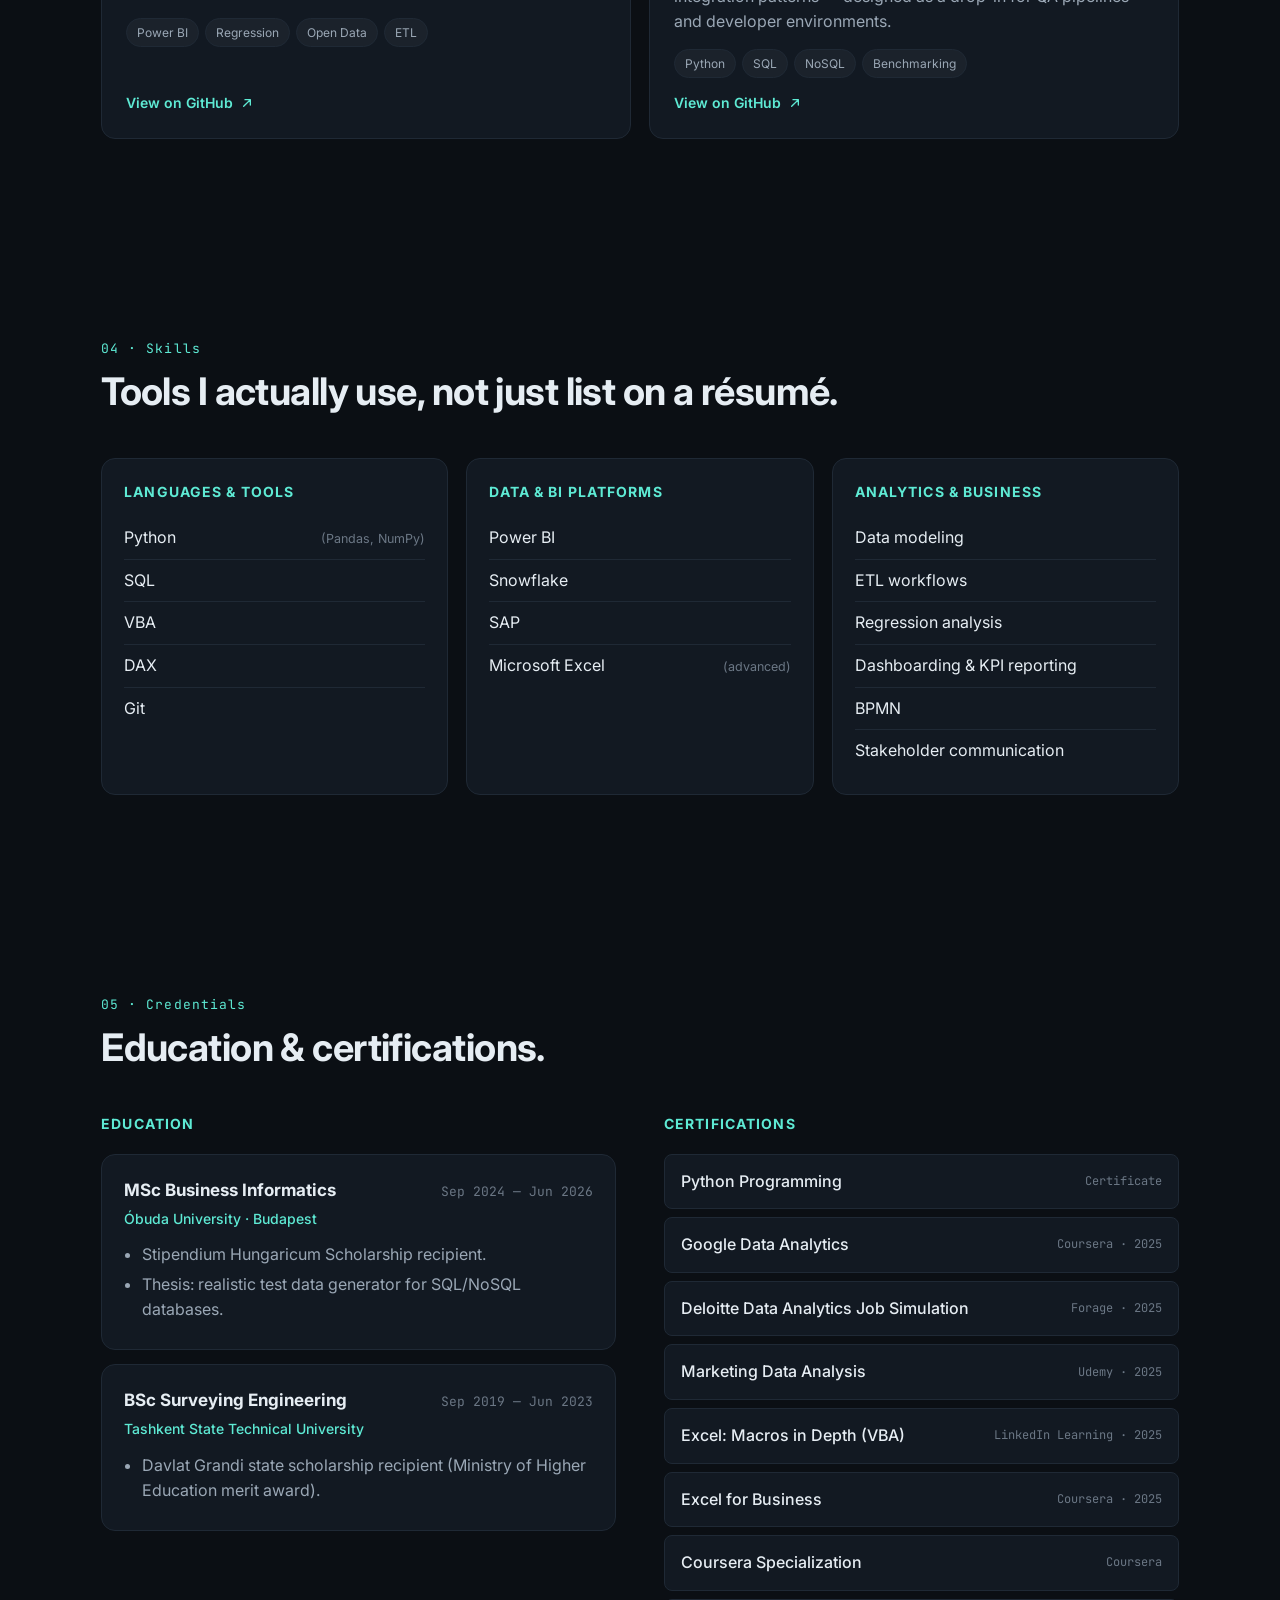
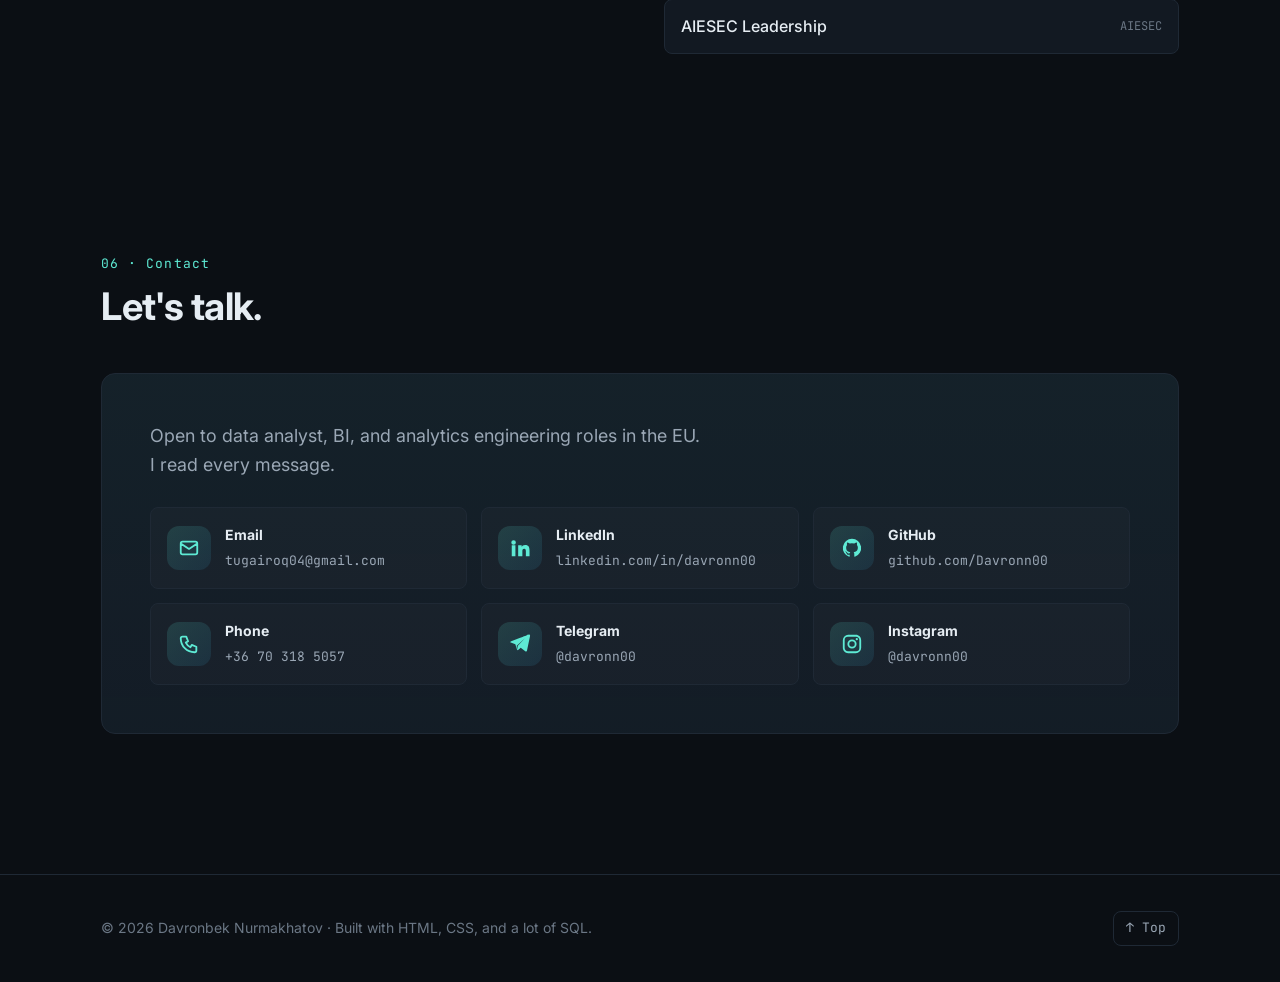
==== commit eb048488: "Update project name to Synthetic Data Generator, fix contact link visibility" ====
--- a/index.html
+++ b/index.html
@@ -201,15 +201,15 @@
 
           <article class="proj">
             <header>
-              <h3>Realistic Test Data Generator for SQL &amp; NoSQL</h3>
+              <h3>Synthetic Data Generator for MySQL &amp; MongoDB</h3>
               <span class="proj__tag">MSc Thesis · In Progress</span>
             </header>
             <p>Tool for generating realistic test data across SQL and NoSQL databases. Benchmarks performance, scalability, and integration patterns — designed as a drop-in for QA pipelines and developer environments.</p>
             <div class="chips">
               <span>Python</span><span>SQL</span><span>NoSQL</span><span>Benchmarking</span>
             </div>
-            <a class="link" href="https://github.com/Davronn00" target="_blank" rel="noopener">
-              GitHub profile
+            <a class="link" href="https://github.com/Davronn00/synthetic-data-generator-mysql-mongodb" target="_blank" rel="noopener">
+              View on GitHub
               <svg viewBox="0 0 24 24" aria-hidden="true"><path d="M7 17L17 7M9 7h8v8" fill="none" stroke="currentColor" stroke-width="2" stroke-linecap="round" stroke-linejoin="round"/></svg>
             </a>
           </article>
--- a/styles.css
+++ b/styles.css
@@ -415,17 +415,18 @@
   display: flex; align-items: center; gap: 14px;
   padding: 16px; border-radius: var(--radius-sm);
   background: rgba(255,255,255,.02); border: 1px solid var(--border);
+  color: var(--text);
   transition: transform .15s ease, border-color .2s ease, background .2s ease;
 }
 .contact__link:hover { transform: translateY(-2px); border-color: rgba(94,234,212,.4); background: rgba(94,234,212,.05); }
 .contact__icon {
   width: 44px; height: 44px; border-radius: 12px; display: grid; place-items: center;
   background: linear-gradient(135deg, rgba(94,234,212,.15), rgba(56,189,248,.1));
-  color: var(--accent); flex-shrink: 0;
+  color: var(--accent) !important; flex-shrink: 0;
 }
 .contact__icon svg { width: 22px; height: 22px; }
-.contact__link strong { display: block; font-size: 14px; }
-.contact__link span { color: var(--text-dim); font-size: 13px; font-family: var(--font-mono); }
+.contact__link strong { display: block; font-size: 14px; color: var(--text); }
+.contact__link div span { color: var(--text-dim); font-size: 13px; font-family: var(--font-mono); }
 
 /* ============== FOOTER ============== */
 .foot { border-top: 1px solid var(--border); margin-top: 40px; }
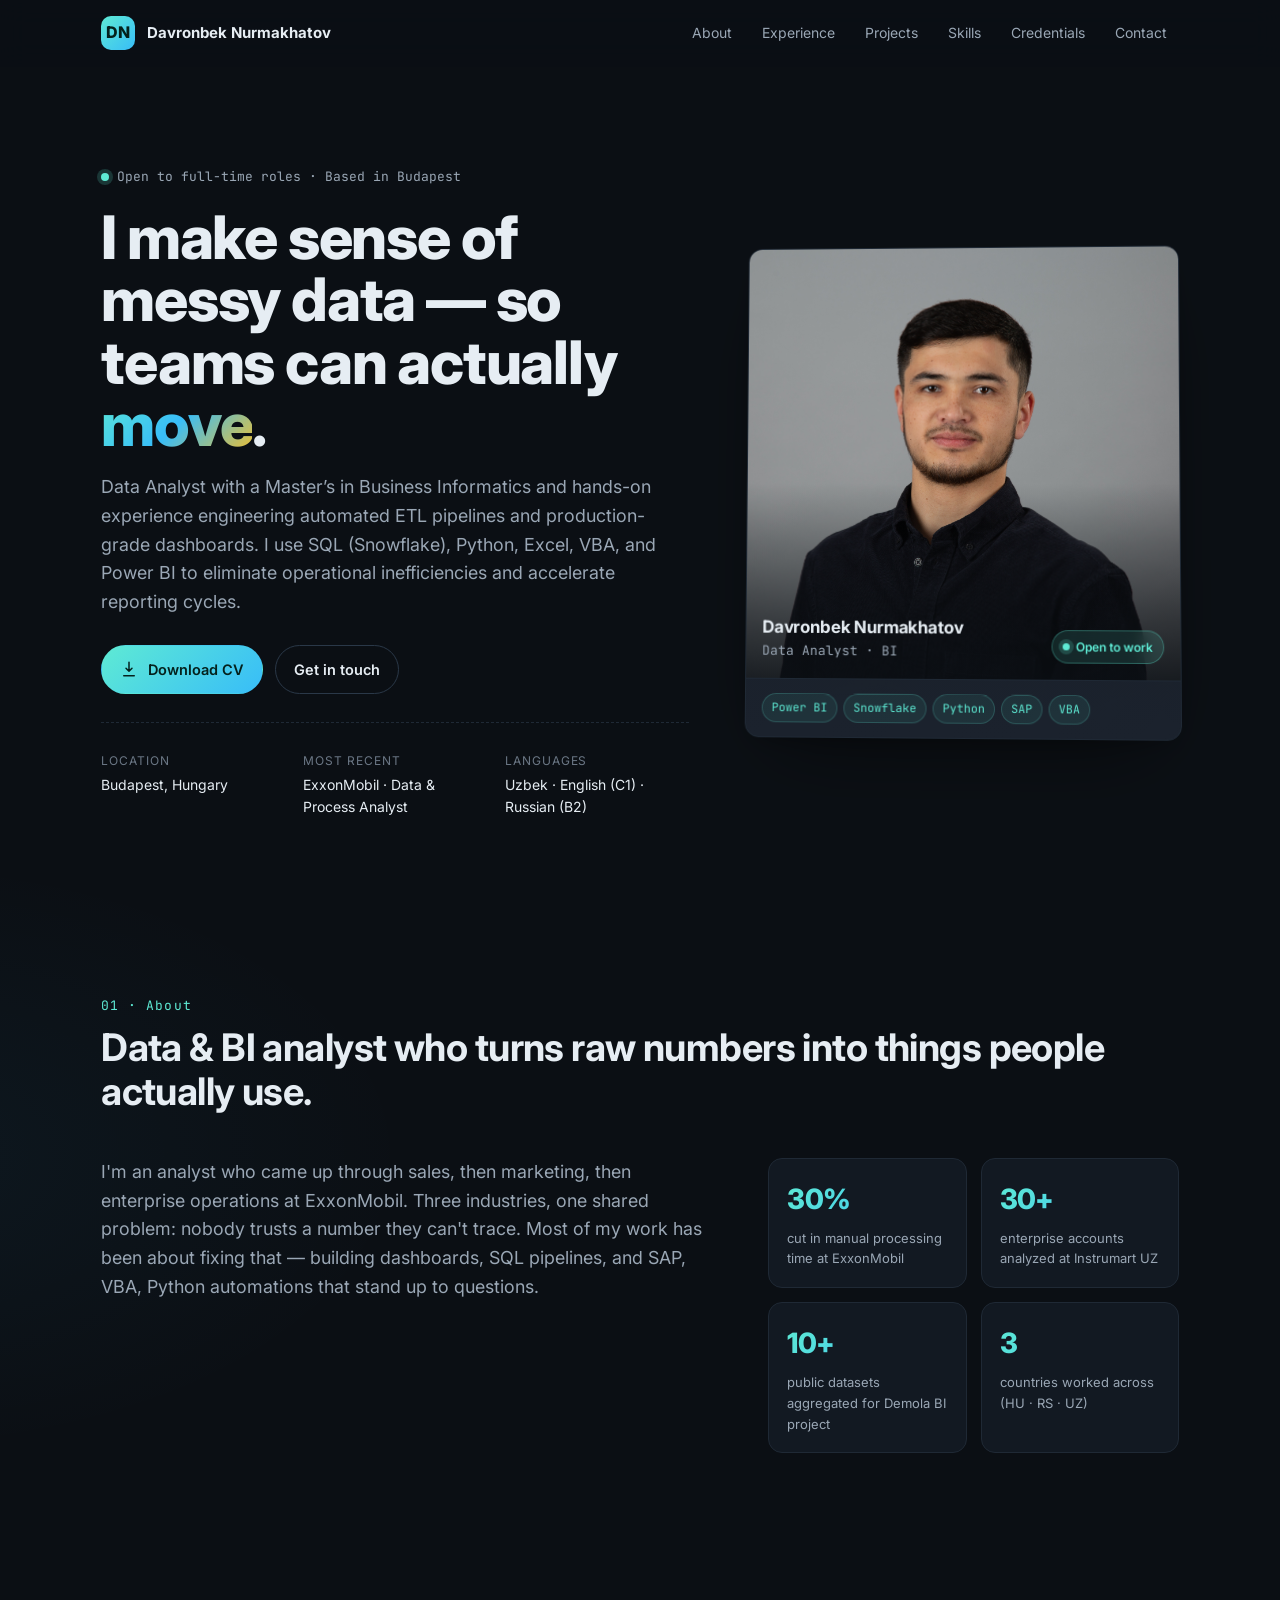
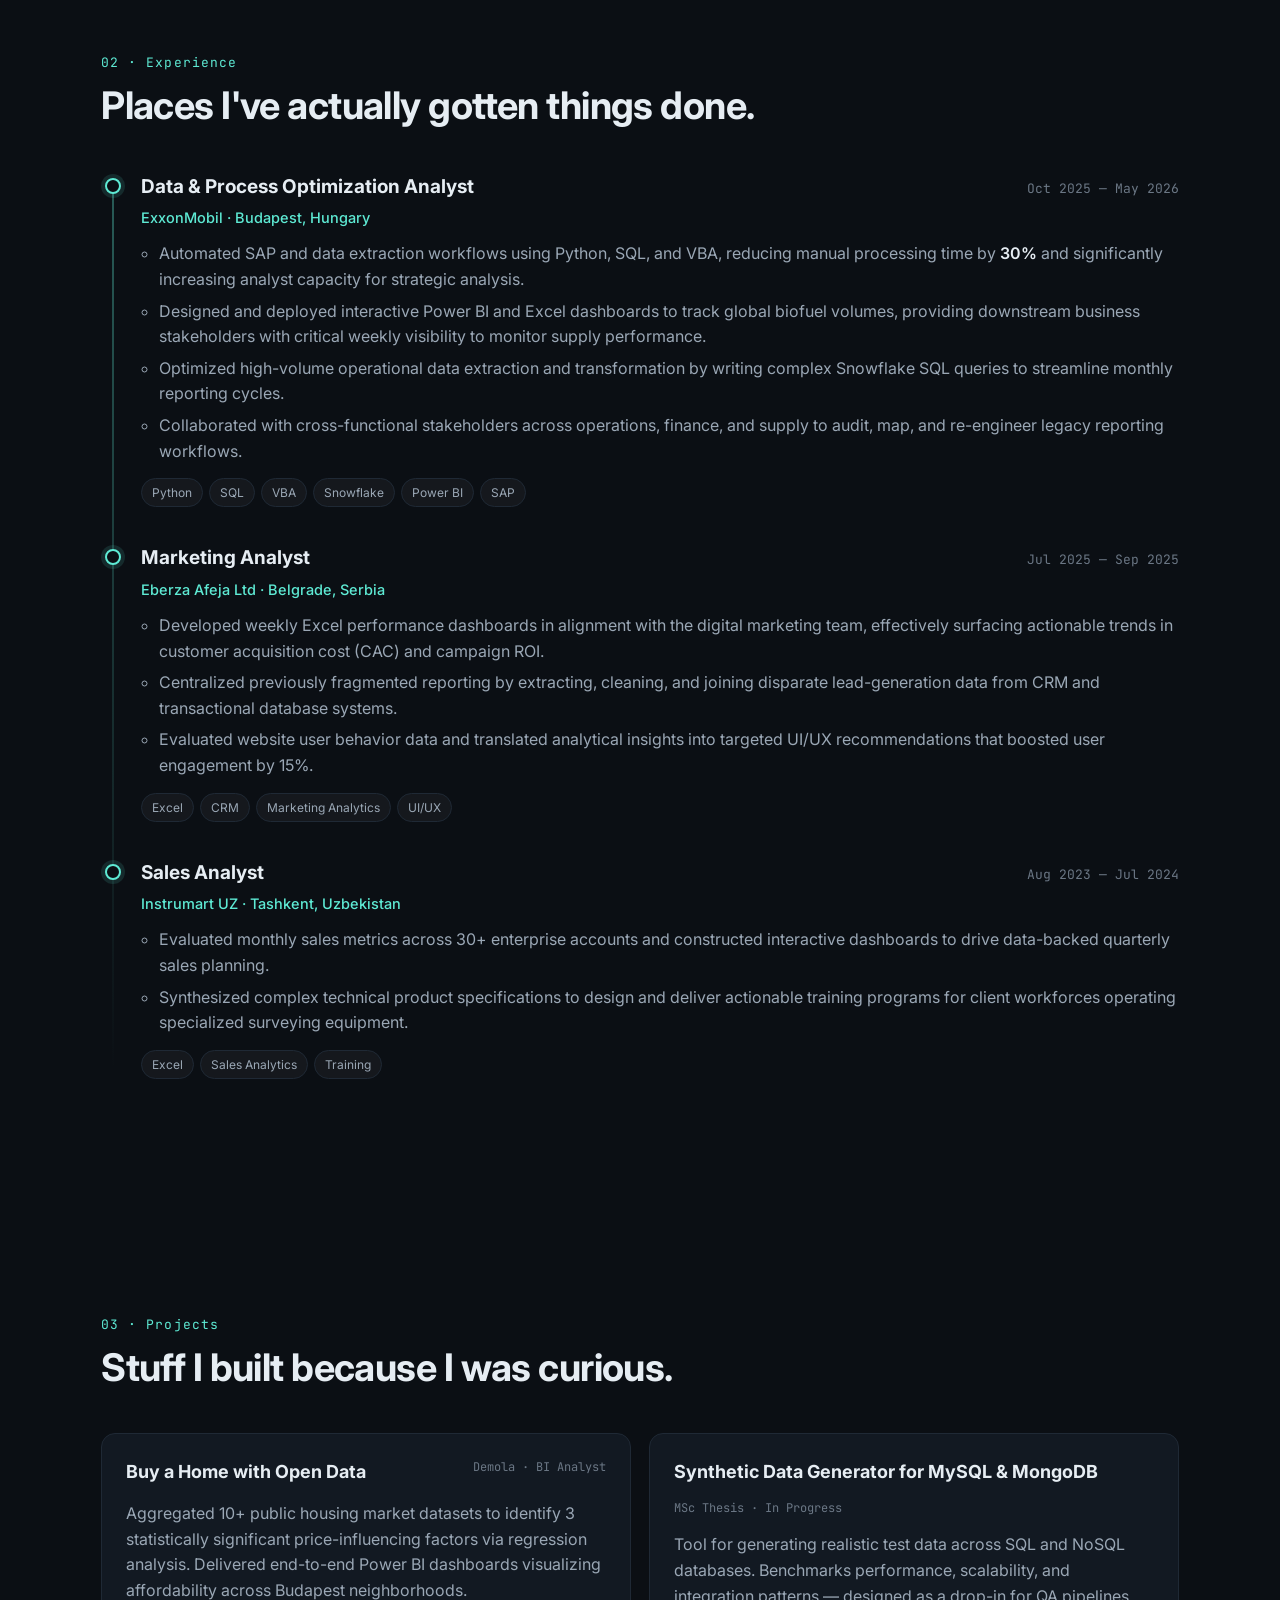
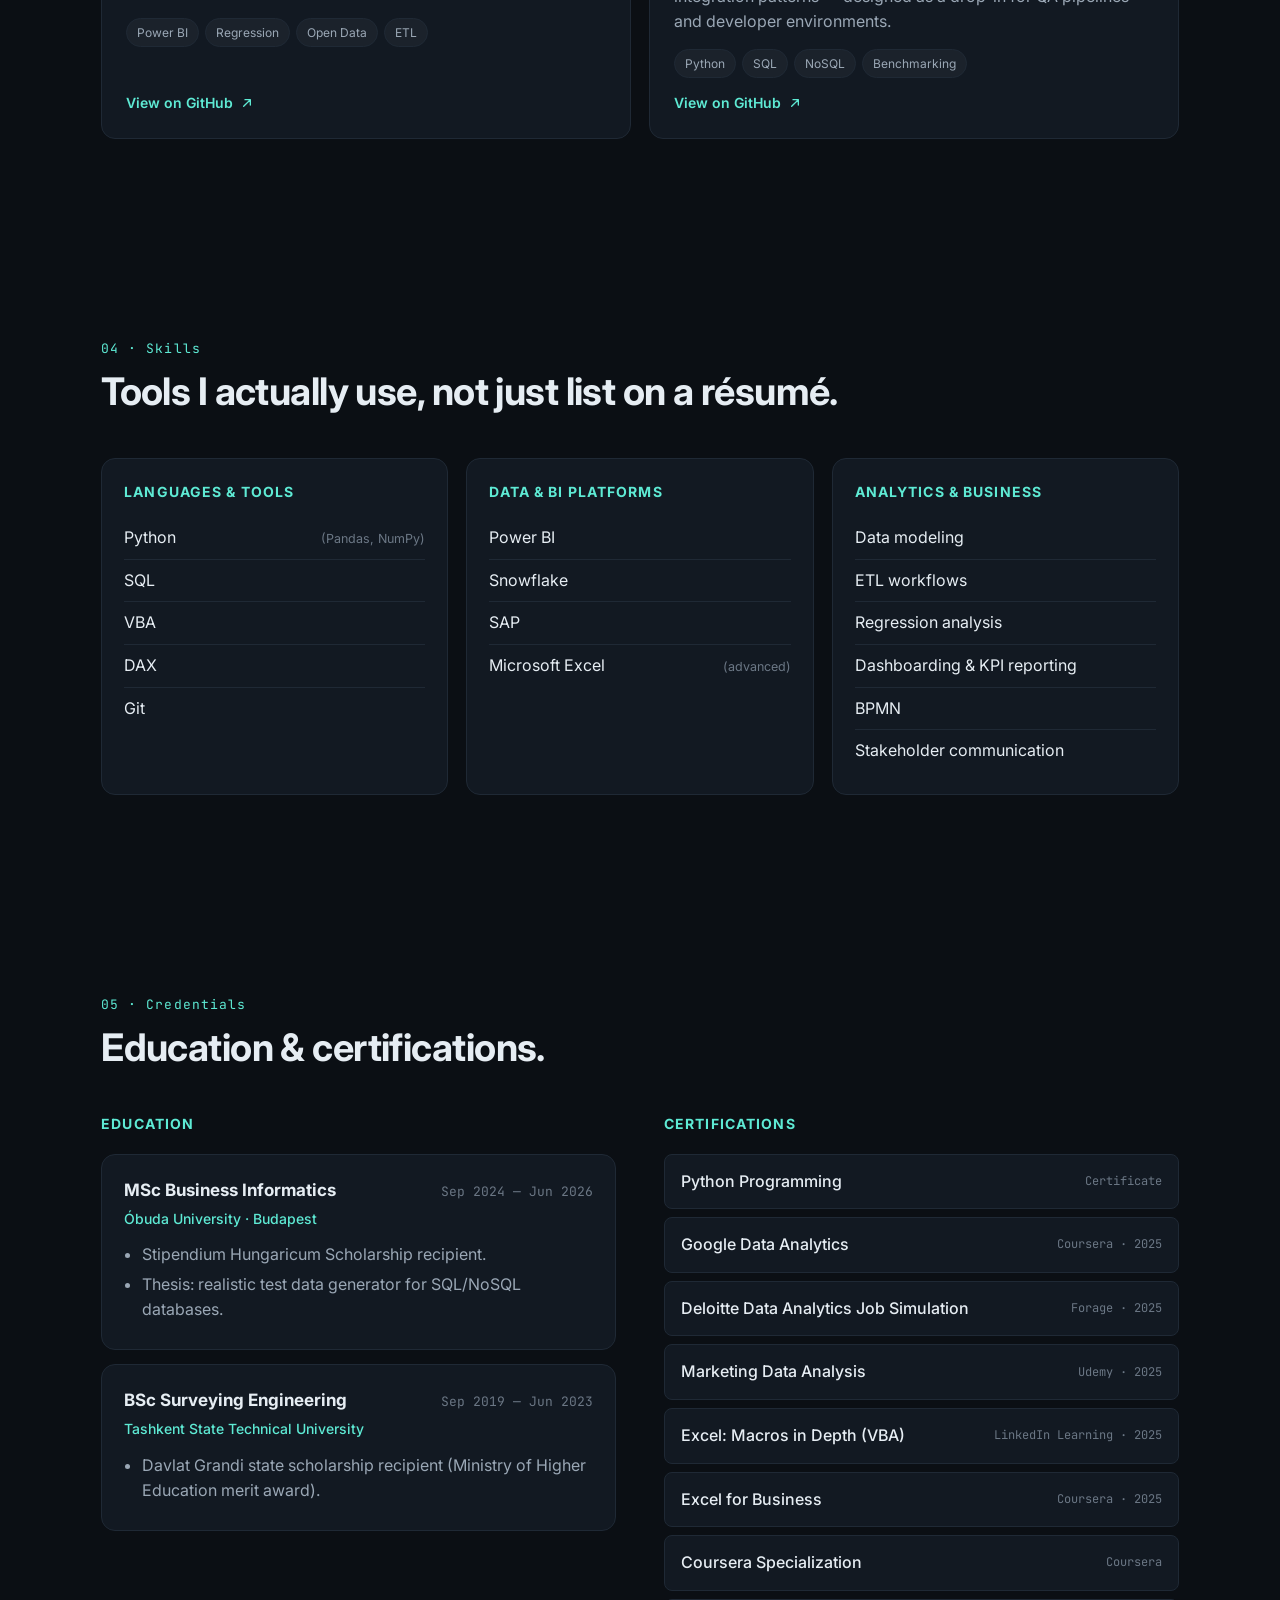
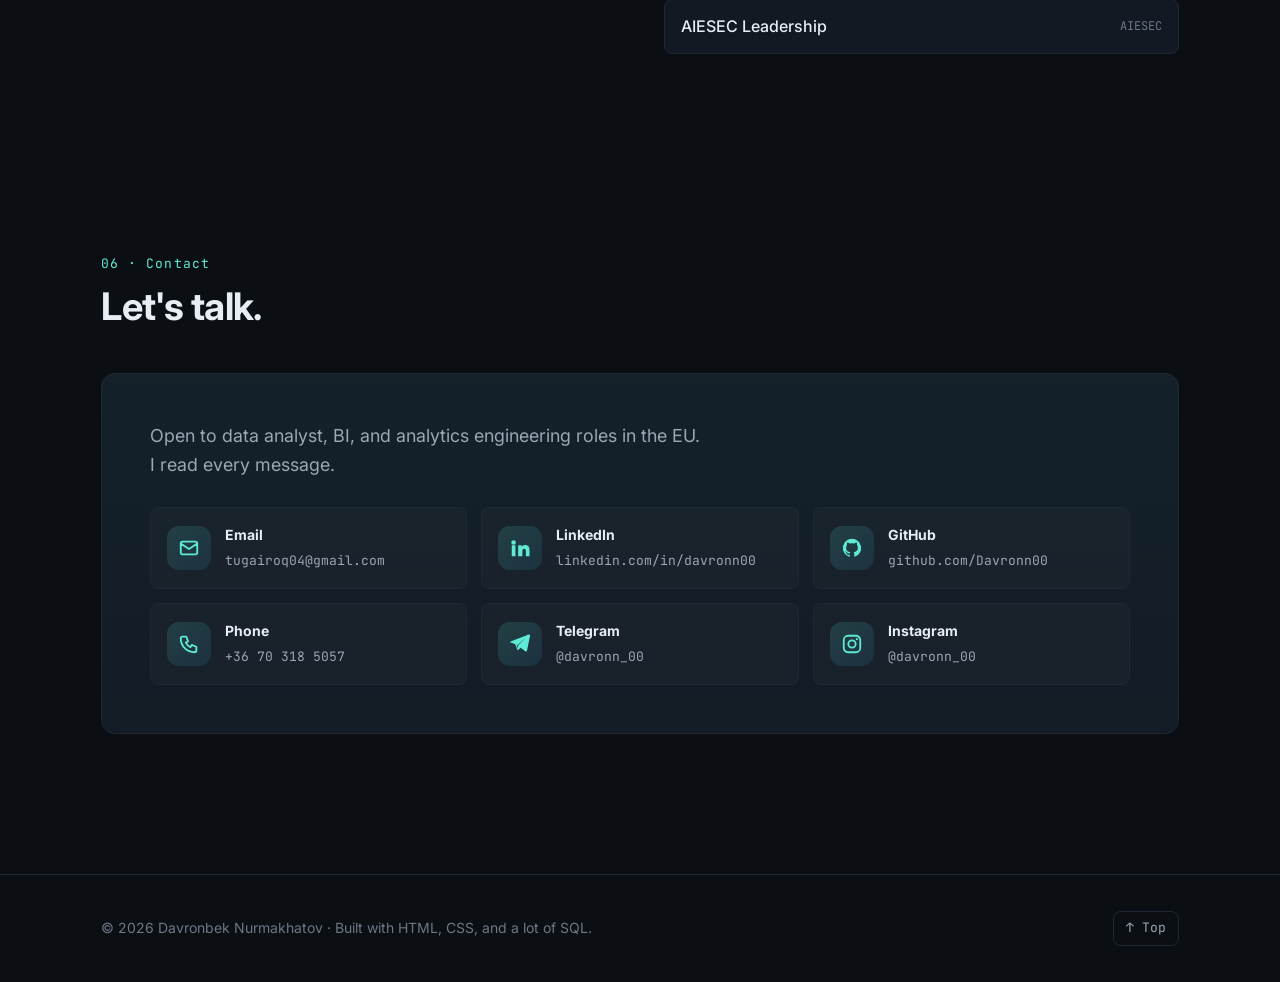
==== commit b90d9df7: "Update Telegram and Instagram handles to @davronn_00" ====
--- a/index.html
+++ b/index.html
@@ -339,17 +339,17 @@
               </span>
               <div><strong>Phone</strong><span>+36 70 318 5057</span></div>
             </a>
-            <a class="contact__link" href="https://t.me/davronn00" target="_blank" rel="noopener">
+            <a class="contact__link" href="https://t.me/davronn_00" target="_blank" rel="noopener">
               <span class="contact__icon" aria-hidden="true">
                 <svg viewBox="0 0 24 24"><path d="M22.05 1.577c-.393-.016-.784.08-1.117.235-.484.186-4.92 1.902-9.41 3.64L2.4 8.97c-.833.326-.96.756-.96.756s-.155.41.51.68l4.95 1.89 1.77 5.67s.232.74.738.77c.295.015.51-.12.51-.12l2.87-2.59 4.97 3.88c.57.41 1.12.2 1.12.2s.58-.18.78-1.08L22.97 3.16c.2-.9-.42-1.55-.92-1.58zM9.66 14.03l-.92 4.12-.25-4.33 8.86-8.1-7.69 8.3z" fill="currentColor"/></svg>
               </span>
-              <div><strong>Telegram</strong><span>@davronn00</span></div>
-            </a>
-            <a class="contact__link" href="https://instagram.com/davronn00" target="_blank" rel="noopener">
+              <div><strong>Telegram</strong><span>@davronn_00</span></div>
+            </a>
+            <a class="contact__link" href="https://instagram.com/davronn_00" target="_blank" rel="noopener">
               <span class="contact__icon" aria-hidden="true">
                 <svg viewBox="0 0 24 24"><path d="M7.8 2h8.4C19.4 2 22 4.6 22 7.8v8.4a5.8 5.8 0 01-5.8 5.8H7.8C4.6 22 2 19.4 2 16.2V7.8A5.8 5.8 0 017.8 2zm-.2 2A3.6 3.6 0 004 7.6v8.8C4 18.39 5.61 20 7.6 20h8.8a3.6 3.6 0 003.6-3.6V7.6C20 5.61 18.39 4 16.4 4H7.6zm9.65 1.5a1.25 1.25 0 110 2.5 1.25 1.25 0 010-2.5zM12 7a5 5 0 110 10 5 5 0 010-10zm0 2a3 3 0 100 6 3 3 0 000-6z" fill="currentColor"/></svg>
               </span>
-              <div><strong>Instagram</strong><span>@davronn00</span></div>
+              <div><strong>Instagram</strong><span>@davronn_00</span></div>
             </a>
           </div>
         </div>
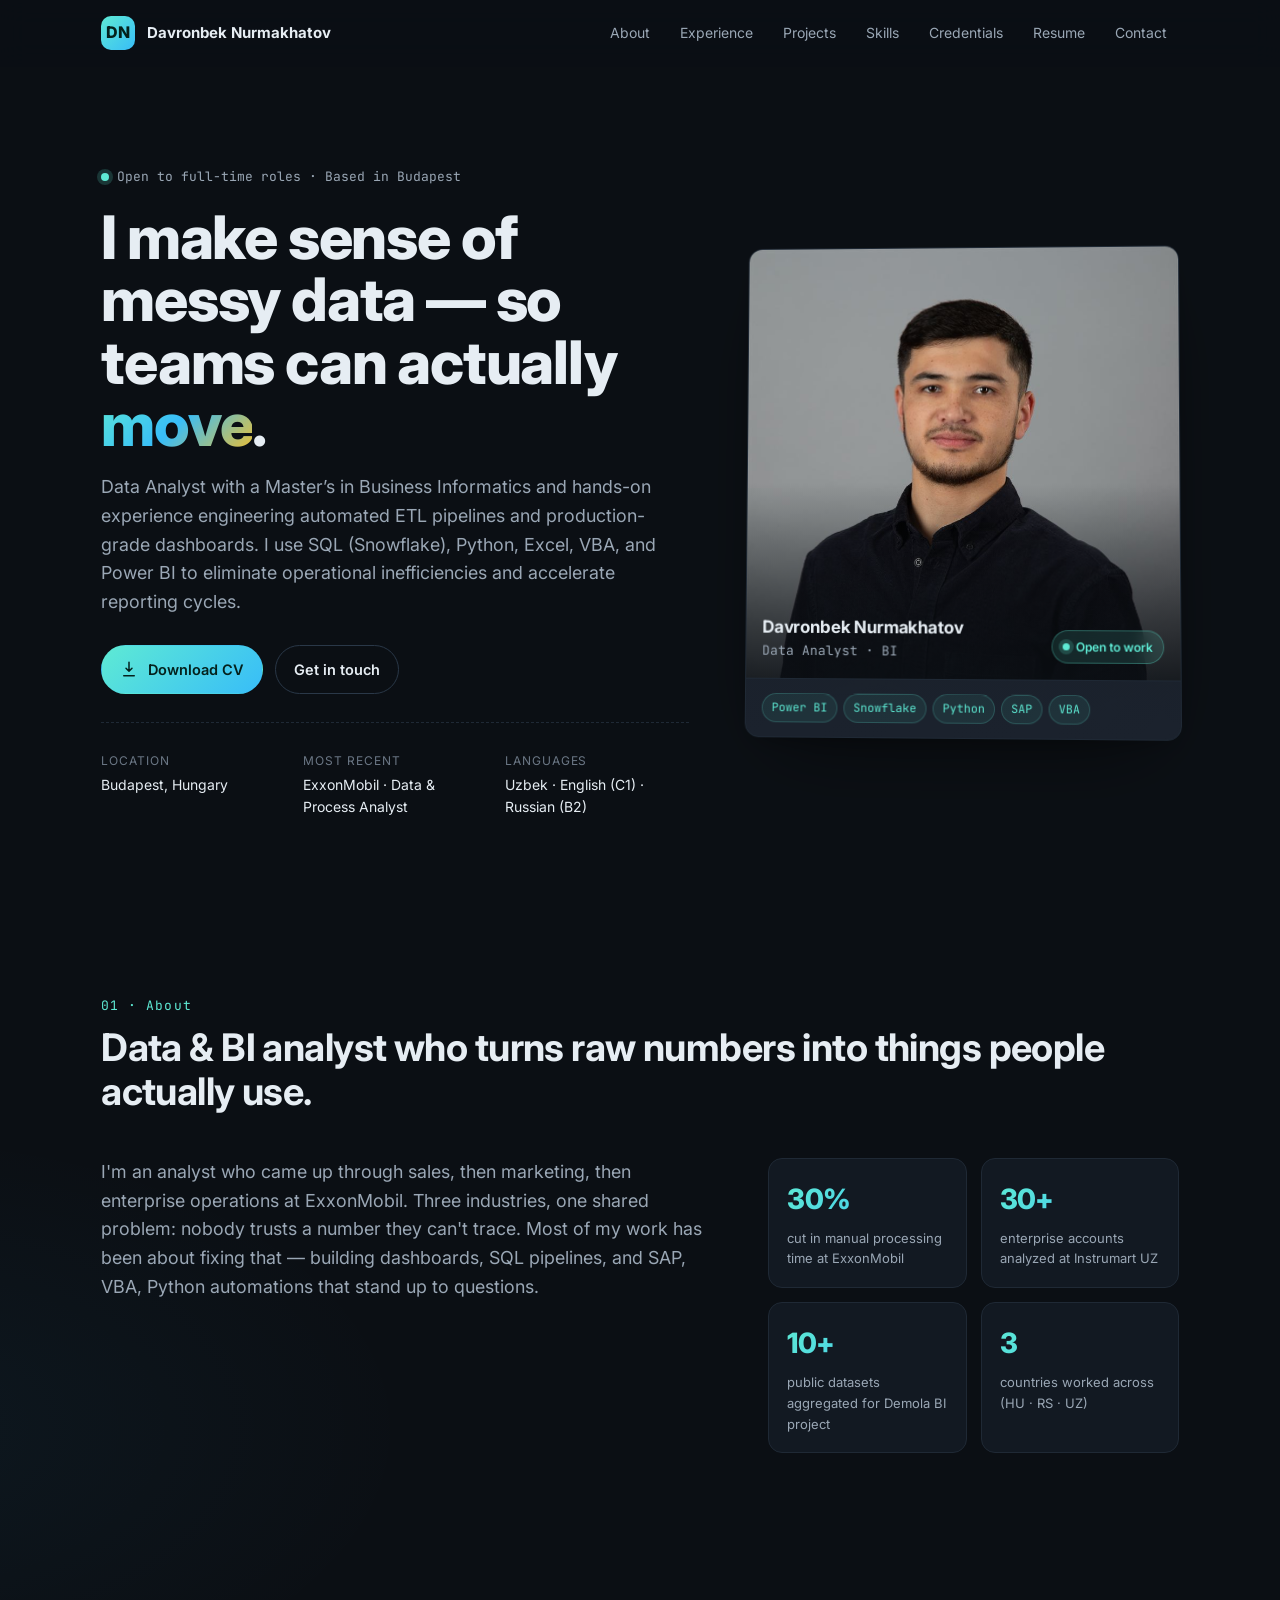
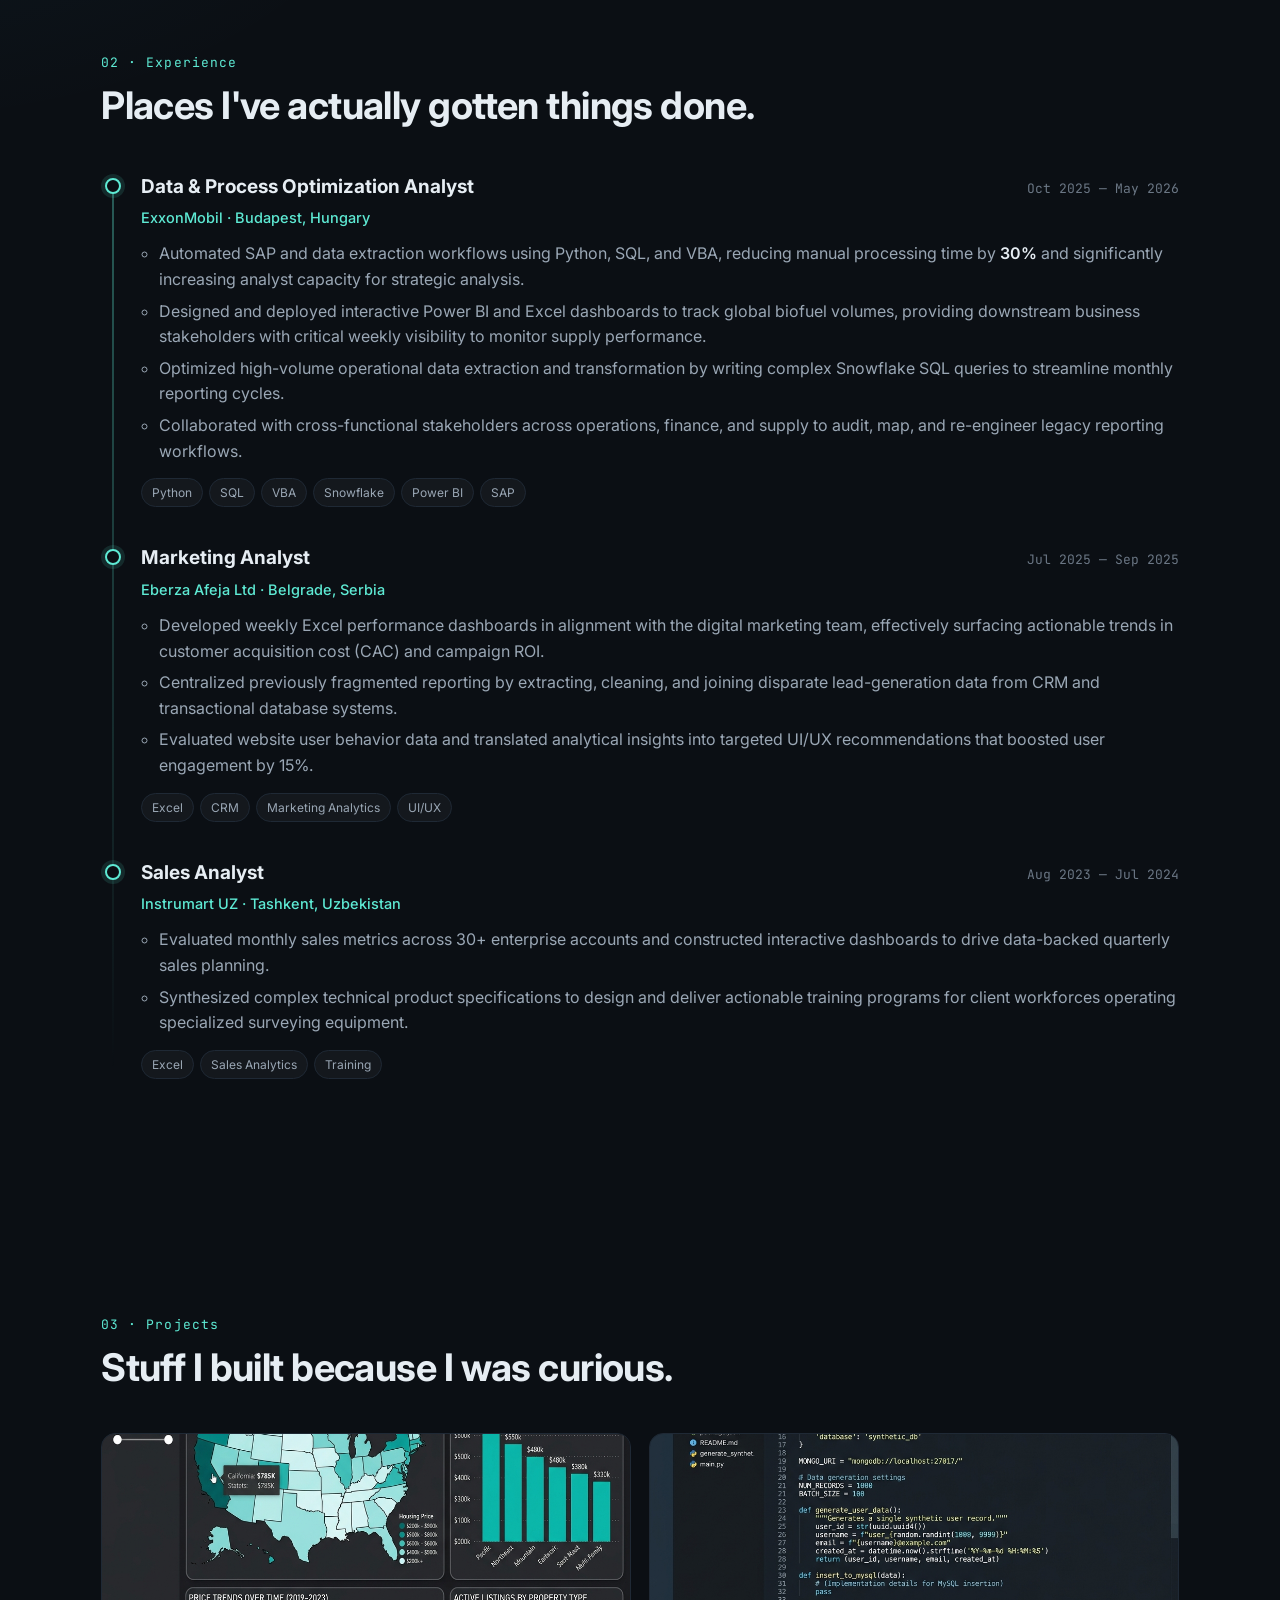
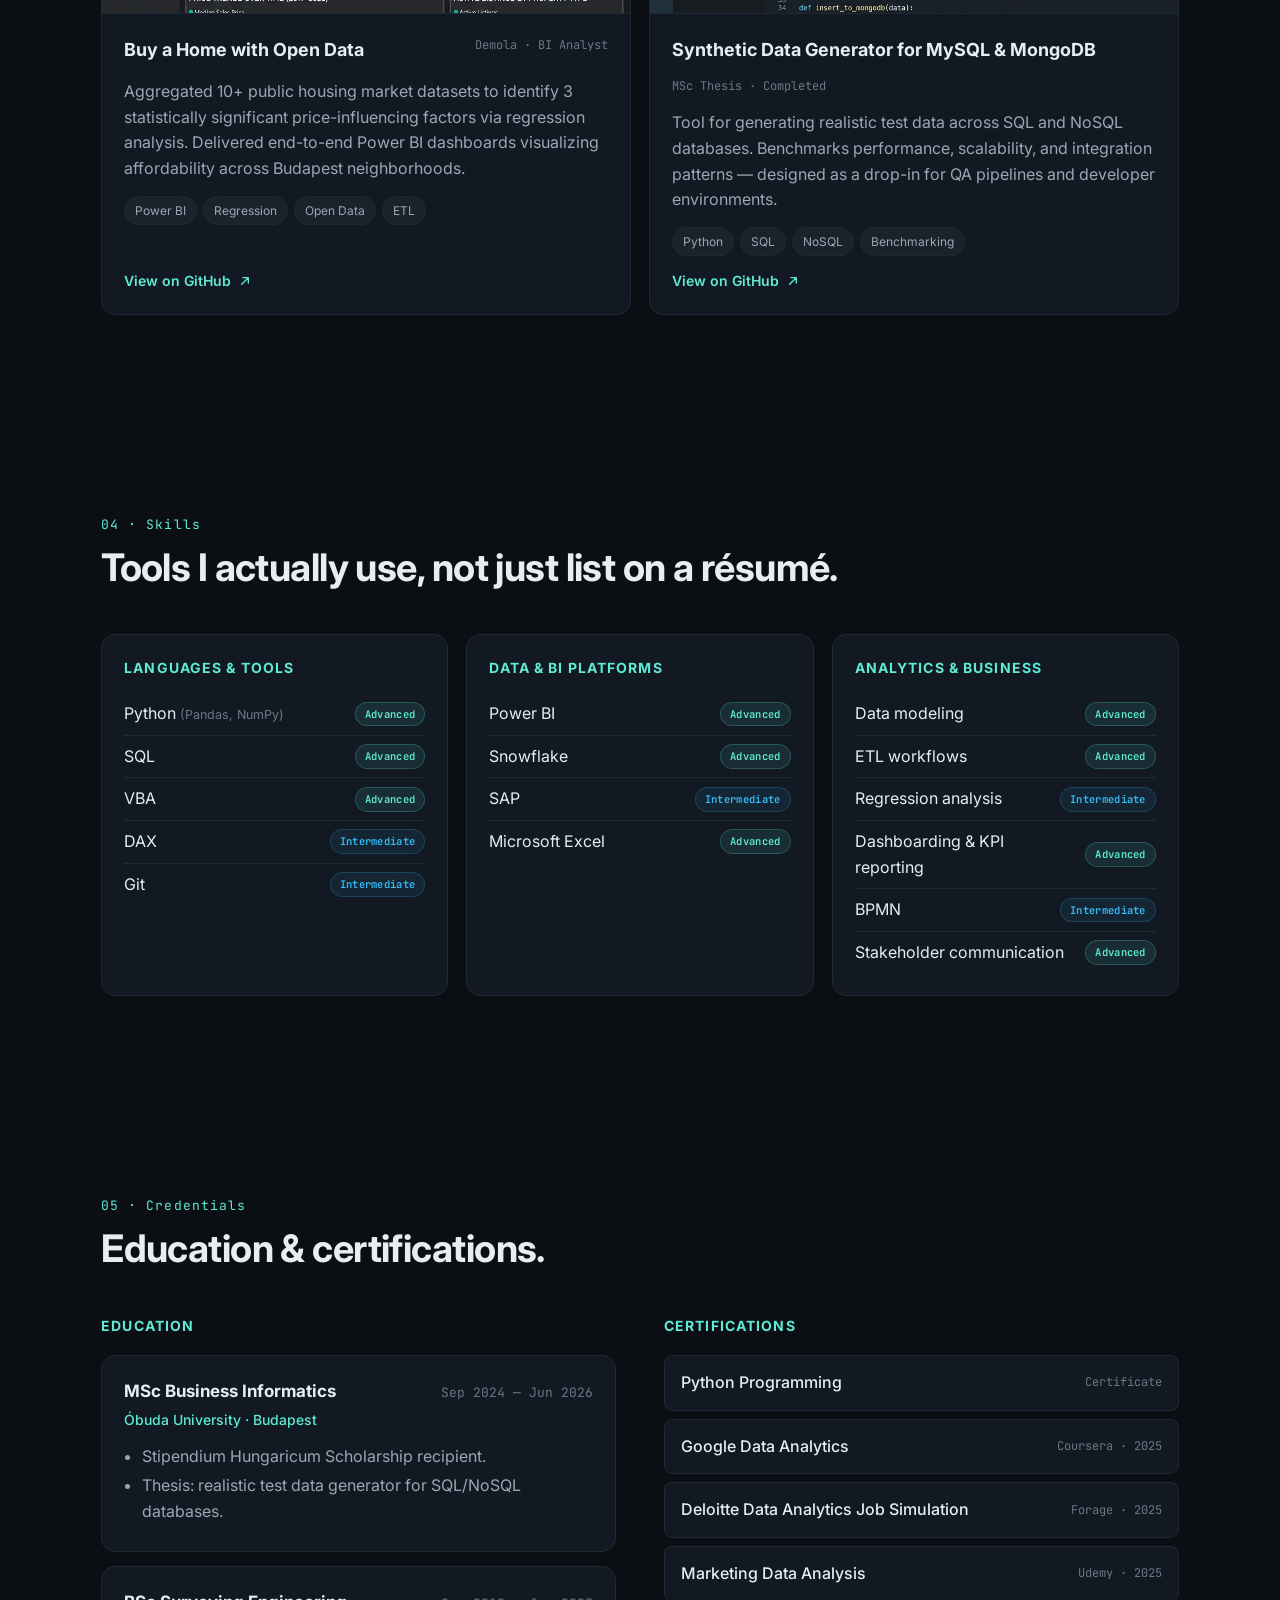
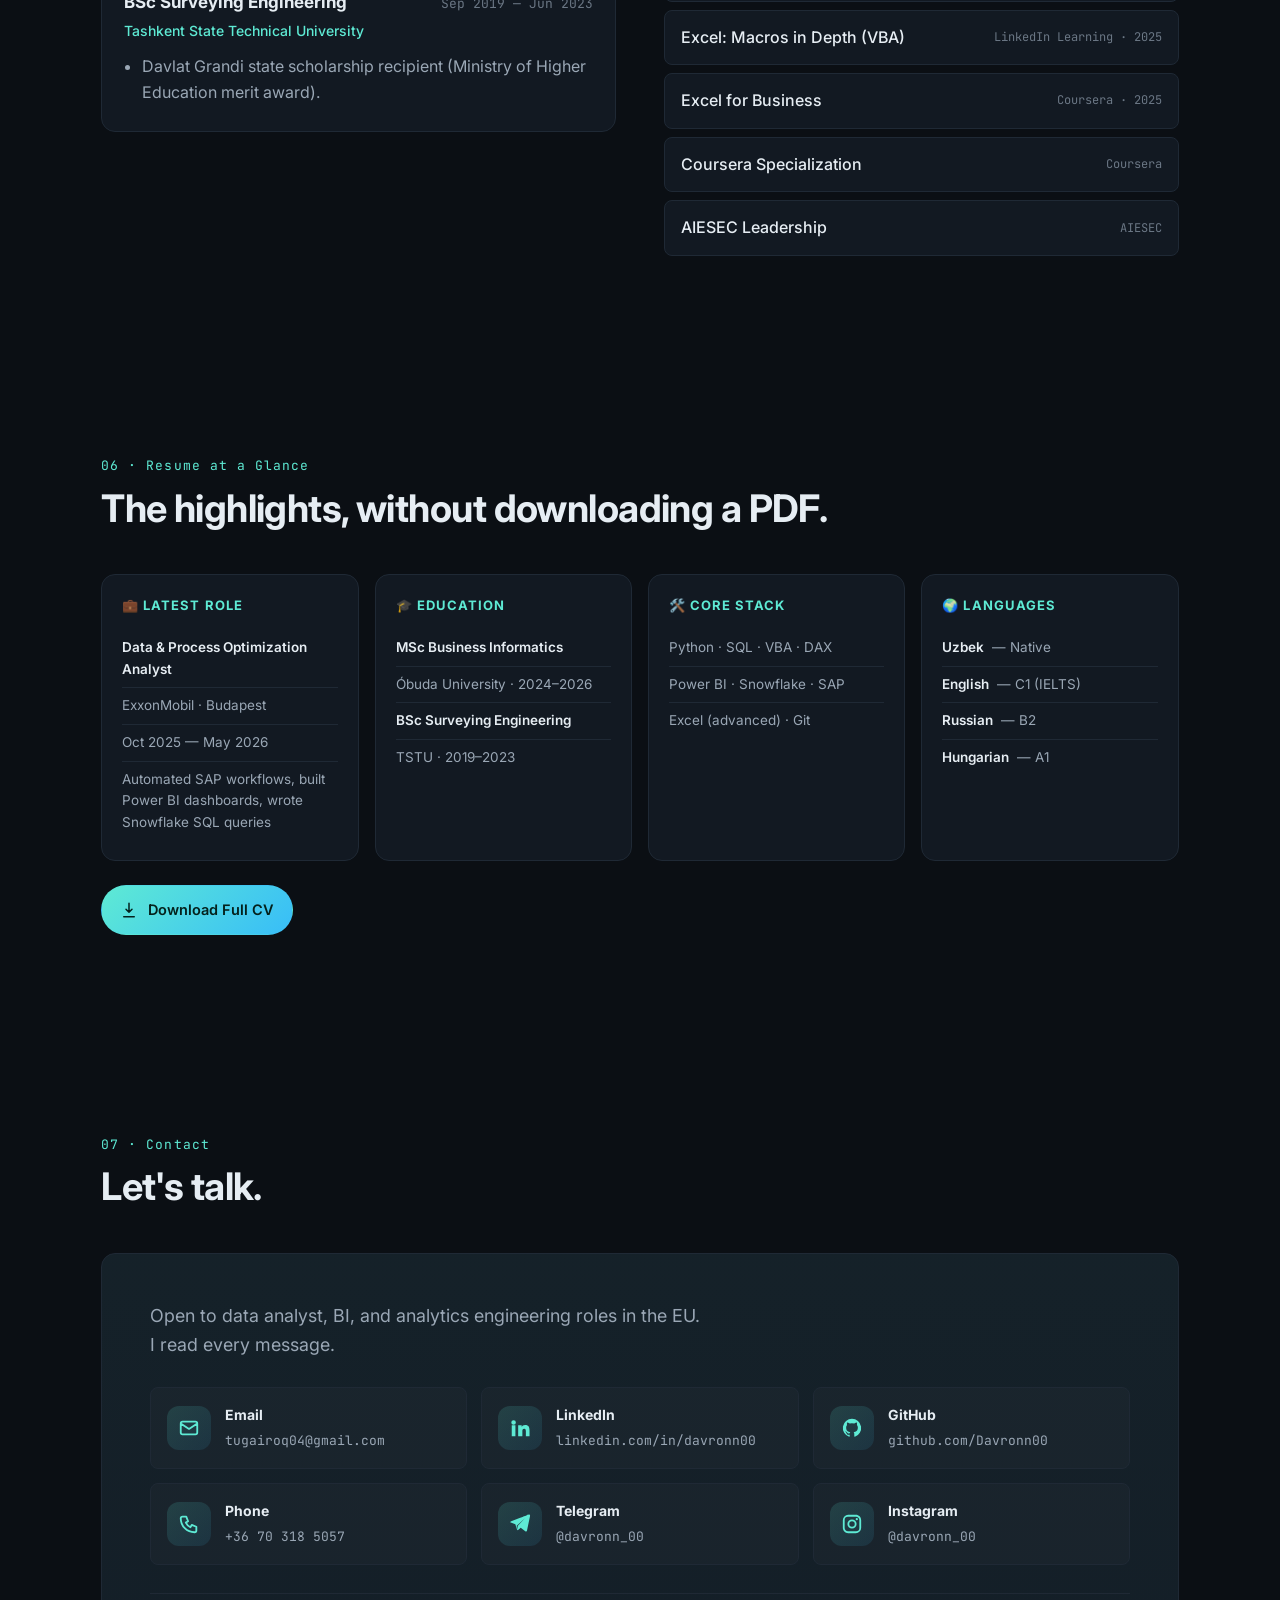
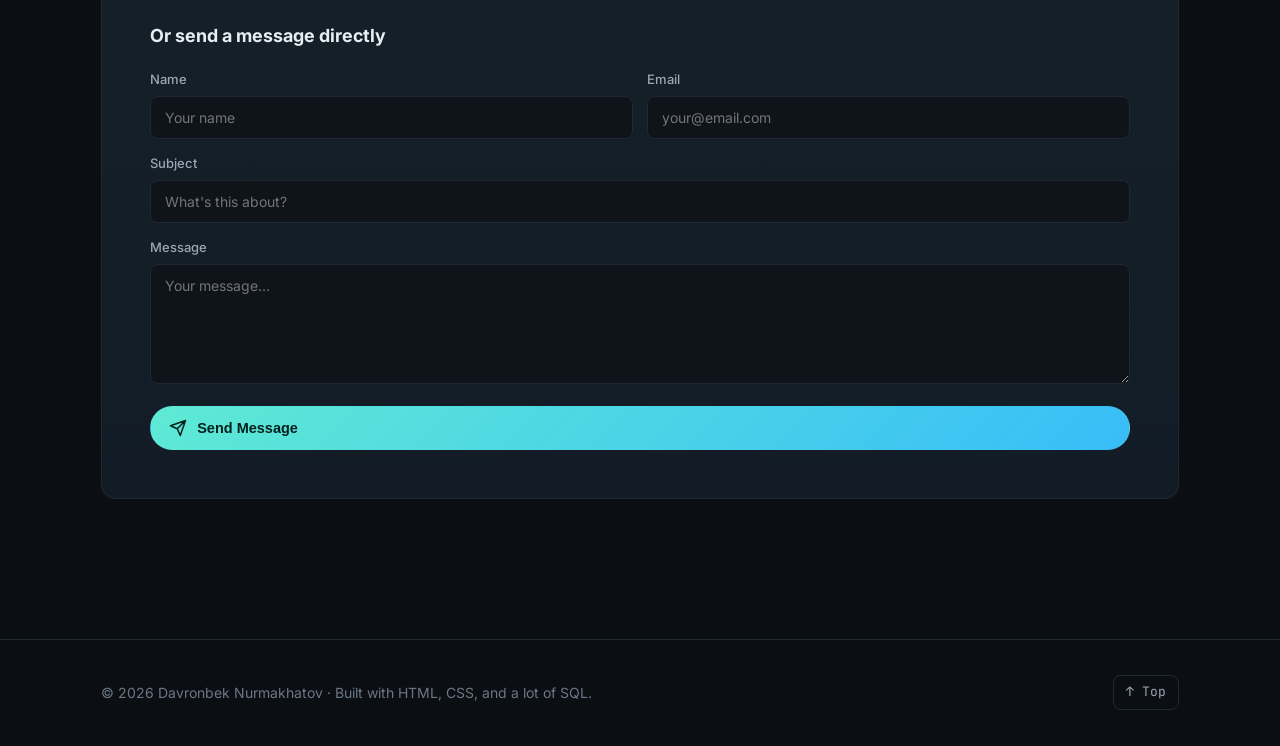
==== commit 0003000c: "feat: implement 13 portfolio improvements - Add SVG favicon (DN monogram with gradient) - Add Open G" ====
--- a/index.html
+++ b/index.html
@@ -6,6 +6,55 @@
     <title>Davronbek Nurmakhatov — Data Analyst & BI</title>
     <meta name="description" content="Davronbek Nurmakhatov — Data Analyst building production dashboards, SQL pipelines, and SAP/Python automations. Currently at ExxonMobil, Budapest." />
     <meta name="theme-color" content="#0b0f14" />
+
+    <!-- Favicon -->
+    <link rel="icon" type="image/svg+xml" href="assets/favicon.svg" />
+
+    <!-- Open Graph -->
+    <meta property="og:title" content="Davronbek Nurmakhatov — Data Analyst & BI" />
+    <meta property="og:description" content="Data Analyst building production dashboards, SQL pipelines, and SAP/Python automations. Based in Budapest." />
+    <meta property="og:image" content="https://davronn00.github.io/assets/og-image.png" />
+    <meta property="og:url" content="https://davronn00.github.io" />
+    <meta property="og:type" content="website" />
+    <meta name="twitter:card" content="summary_large_image" />
+    <meta name="twitter:title" content="Davronbek Nurmakhatov — Data Analyst & BI" />
+    <meta name="twitter:description" content="Data Analyst building production dashboards, SQL pipelines, and SAP/Python automations." />
+    <meta name="twitter:image" content="https://davronn00.github.io/assets/og-image.png" />
+
+    <!-- Structured Data -->
+    <script type="application/ld+json">
+    {
+      "@context": "https://schema.org",
+      "@type": "Person",
+      "name": "Davronbek Nurmakhatov",
+      "jobTitle": "Data Analyst",
+      "url": "https://davronn00.github.io",
+      "email": "tugairoq04@gmail.com",
+      "telephone": "+36703185057",
+      "address": {
+        "@type": "PostalAddress",
+        "addressLocality": "Budapest",
+        "addressCountry": "HU"
+      },
+      "sameAs": [
+        "https://www.linkedin.com/in/davronn00",
+        "https://github.com/Davronn00",
+        "https://instagram.com/davronn_00",
+        "https://t.me/davronn_00"
+      ],
+      "alumniOf": [
+        {
+          "@type": "CollegeOrUniversity",
+          "name": "Óbuda University"
+        },
+        {
+          "@type": "CollegeOrUniversity",
+          "name": "Tashkent State Technical University"
+        }
+      ]
+    }
+    </script>
+
     <link rel="preconnect" href="https://fonts.googleapis.com" />
     <link rel="preconnect" href="https://fonts.gstatic.com" crossorigin />
     <link href="https://fonts.googleapis.com/css2?family=Inter:wght@400;500;600;700;800&family=JetBrains+Mono:wght@400;500&display=swap" rel="stylesheet" />
@@ -26,6 +75,7 @@
           <a href="#projects">Projects</a>
           <a href="#skills">Skills</a>
           <a href="#credentials">Credentials</a>
+          <a href="#resume">Resume</a>
           <a href="#contact">Contact</a>
         </nav>
         <button class="nav__toggle" aria-expanded="false" aria-controls="mobileNav" aria-label="Open menu">
@@ -38,6 +88,7 @@
         <a href="#projects">Projects</a>
         <a href="#skills">Skills</a>
         <a href="#credentials">Credentials</a>
+        <a href="#resume">Resume</a>
         <a href="#contact">Contact</a>
       </div>
     </header>
@@ -185,33 +236,39 @@
 
         <div class="cards">
           <article class="proj">
-            <header>
-              <h3>Buy a Home with Open Data</h3>
-              <span class="proj__tag">Demola · BI Analyst</span>
-            </header>
-            <p>Aggregated 10+ public housing market datasets to identify 3 statistically significant price-influencing factors via regression analysis. Delivered end-to-end Power BI dashboards visualizing affordability across Budapest neighborhoods.</p>
-            <div class="chips">
-              <span>Power BI</span><span>Regression</span><span>Open Data</span><span>ETL</span>
-            </div>
-            <a class="link" href="https://github.com/Davronn00/Demola-project" target="_blank" rel="noopener">
-              View on GitHub
-              <svg viewBox="0 0 24 24" aria-hidden="true"><path d="M7 17L17 7M9 7h8v8" fill="none" stroke="currentColor" stroke-width="2" stroke-linecap="round" stroke-linejoin="round"/></svg>
-            </a>
+            <img class="proj__thumb" src="assets/project-home.png" alt="Power BI dashboard showing Budapest housing market data" loading="lazy" decoding="async" />
+            <div class="proj__body">
+              <header>
+                <h3>Buy a Home with Open Data</h3>
+                <span class="proj__tag">Demola · BI Analyst</span>
+              </header>
+              <p>Aggregated 10+ public housing market datasets to identify 3 statistically significant price-influencing factors via regression analysis. Delivered end-to-end Power BI dashboards visualizing affordability across Budapest neighborhoods.</p>
+              <div class="chips">
+                <span>Power BI</span><span>Regression</span><span>Open Data</span><span>ETL</span>
+              </div>
+              <a class="link" href="https://github.com/Davronn00/Demola-project" target="_blank" rel="noopener">
+                View on GitHub
+                <svg viewBox="0 0 24 24" aria-hidden="true"><path d="M7 17L17 7M9 7h8v8" fill="none" stroke="currentColor" stroke-width="2" stroke-linecap="round" stroke-linejoin="round"/></svg>
+              </a>
+            </div>
           </article>
 
           <article class="proj">
-            <header>
-              <h3>Synthetic Data Generator for MySQL &amp; MongoDB</h3>
-              <span class="proj__tag">MSc Thesis · In Progress</span>
-            </header>
-            <p>Tool for generating realistic test data across SQL and NoSQL databases. Benchmarks performance, scalability, and integration patterns — designed as a drop-in for QA pipelines and developer environments.</p>
-            <div class="chips">
-              <span>Python</span><span>SQL</span><span>NoSQL</span><span>Benchmarking</span>
-            </div>
-            <a class="link" href="https://github.com/Davronn00/synthetic-data-generator-mysql-mongodb" target="_blank" rel="noopener">
-              View on GitHub
-              <svg viewBox="0 0 24 24" aria-hidden="true"><path d="M7 17L17 7M9 7h8v8" fill="none" stroke="currentColor" stroke-width="2" stroke-linecap="round" stroke-linejoin="round"/></svg>
-            </a>
+            <img class="proj__thumb" src="assets/project-synth.png" alt="Synthetic data generator tool for MySQL and MongoDB" loading="lazy" decoding="async" />
+            <div class="proj__body">
+              <header>
+                <h3>Synthetic Data Generator for MySQL &amp; MongoDB</h3>
+                <span class="proj__tag">MSc Thesis · Completed</span>
+              </header>
+              <p>Tool for generating realistic test data across SQL and NoSQL databases. Benchmarks performance, scalability, and integration patterns — designed as a drop-in for QA pipelines and developer environments.</p>
+              <div class="chips">
+                <span>Python</span><span>SQL</span><span>NoSQL</span><span>Benchmarking</span>
+              </div>
+              <a class="link" href="https://github.com/Davronn00/synthetic-data-generator-mysql-mongodb" target="_blank" rel="noopener">
+                View on GitHub
+                <svg viewBox="0 0 24 24" aria-hidden="true"><path d="M7 17L17 7M9 7h8v8" fill="none" stroke="currentColor" stroke-width="2" stroke-linecap="round" stroke-linejoin="round"/></svg>
+              </a>
+            </div>
           </article>
         </div>
       </section>
@@ -226,31 +283,31 @@
           <div class="skills__group">
             <h3>Languages &amp; Tools</h3>
             <ul>
-              <li>Python <small>(Pandas, NumPy)</small></li>
-              <li>SQL</li>
-              <li>VBA</li>
-              <li>DAX</li>
-              <li>Git</li>
+              <li><span>Python <small>(Pandas, NumPy)</small></span><span class="skill-level skill-level--advanced">Advanced</span></li>
+              <li><span>SQL</span><span class="skill-level skill-level--advanced">Advanced</span></li>
+              <li><span>VBA</span><span class="skill-level skill-level--advanced">Advanced</span></li>
+              <li><span>DAX</span><span class="skill-level skill-level--intermediate">Intermediate</span></li>
+              <li><span>Git</span><span class="skill-level skill-level--intermediate">Intermediate</span></li>
             </ul>
           </div>
           <div class="skills__group">
             <h3>Data &amp; BI Platforms</h3>
             <ul>
-              <li>Power BI</li>
-              <li>Snowflake</li>
-              <li>SAP</li>
-              <li>Microsoft Excel <small>(advanced)</small></li>
+              <li><span>Power BI</span><span class="skill-level skill-level--advanced">Advanced</span></li>
+              <li><span>Snowflake</span><span class="skill-level skill-level--advanced">Advanced</span></li>
+              <li><span>SAP</span><span class="skill-level skill-level--intermediate">Intermediate</span></li>
+              <li><span>Microsoft Excel</span><span class="skill-level skill-level--advanced">Advanced</span></li>
             </ul>
           </div>
           <div class="skills__group">
             <h3>Analytics &amp; Business</h3>
             <ul>
-              <li>Data modeling</li>
-              <li>ETL workflows</li>
-              <li>Regression analysis</li>
-              <li>Dashboarding &amp; KPI reporting</li>
-              <li>BPMN</li>
-              <li>Stakeholder communication</li>
+              <li><span>Data modeling</span><span class="skill-level skill-level--advanced">Advanced</span></li>
+              <li><span>ETL workflows</span><span class="skill-level skill-level--advanced">Advanced</span></li>
+              <li><span>Regression analysis</span><span class="skill-level skill-level--intermediate">Intermediate</span></li>
+              <li><span>Dashboarding &amp; KPI reporting</span><span class="skill-level skill-level--advanced">Advanced</span></li>
+              <li><span>BPMN</span><span class="skill-level skill-level--intermediate">Intermediate</span></li>
+              <li><span>Stakeholder communication</span><span class="skill-level skill-level--advanced">Advanced</span></li>
             </ul>
           </div>
         </div>
@@ -304,9 +361,60 @@
         </div>
       </section>
 
+      <!-- Resume Preview -->
+      <section id="resume" class="section reveal">
+        <header class="section__head">
+          <p class="kicker">06 · Resume at a Glance</p>
+          <h2>The highlights, without downloading a PDF.</h2>
+        </header>
+        <div class="resume-preview">
+          <div class="resume-card">
+            <h4>💼 Latest Role</h4>
+            <ul>
+              <li><strong>Data & Process Optimization Analyst</strong></li>
+              <li>ExxonMobil · Budapest</li>
+              <li>Oct 2025 — May 2026</li>
+              <li>Automated SAP workflows, built Power BI dashboards, wrote Snowflake SQL queries</li>
+            </ul>
+          </div>
+          <div class="resume-card">
+            <h4>🎓 Education</h4>
+            <ul>
+              <li><strong>MSc Business Informatics</strong></li>
+              <li>Óbuda University · 2024–2026</li>
+              <li><strong>BSc Surveying Engineering</strong></li>
+              <li>TSTU · 2019–2023</li>
+            </ul>
+          </div>
+          <div class="resume-card">
+            <h4>🛠️ Core Stack</h4>
+            <ul>
+              <li>Python · SQL · VBA · DAX</li>
+              <li>Power BI · Snowflake · SAP</li>
+              <li>Excel (advanced) · Git</li>
+            </ul>
+          </div>
+          <div class="resume-card">
+            <h4>🌍 Languages</h4>
+            <ul>
+              <li><strong>Uzbek</strong> — Native</li>
+              <li><strong>English</strong> — C1 (IELTS)</li>
+              <li><strong>Russian</strong> — B2</li>
+              <li><strong>Hungarian</strong> — A1</li>
+            </ul>
+          </div>
+        </div>
+        <div style="margin-top: 24px;">
+          <a class="btn btn--primary" href="assets/Davronbek_Nurmakhatov_Resume.pdf" download>
+            <svg viewBox="0 0 24 24" aria-hidden="true"><path d="M12 3v12m0 0l-4-4m4 4l4-4M5 21h14" fill="none" stroke="currentColor" stroke-width="2" stroke-linecap="round" stroke-linejoin="round"/></svg>
+            Download Full CV
+          </a>
+        </div>
+      </section>
+
       <section id="contact" class="section reveal">
         <header class="section__head">
-          <p class="kicker">06 · Contact</p>
+          <p class="kicker">07 · Contact</p>
           <h2>Let's talk.</h2>
         </header>
 
@@ -352,6 +460,38 @@
               <div><strong>Instagram</strong><span>@davronn_00</span></div>
             </a>
           </div>
+
+          <!-- Contact Form -->
+          <div class="contact__form">
+            <h3>Or send a message directly</h3>
+            <form id="contactForm" action="https://formspree.io/f/xpwdkpqe" method="POST">
+              <div class="form__grid">
+                <div class="form__group">
+                  <label for="contactName">Name</label>
+                  <input type="text" id="contactName" name="name" placeholder="Your name" required />
+                </div>
+                <div class="form__group">
+                  <label for="contactEmail">Email</label>
+                  <input type="email" id="contactEmail" name="email" placeholder="your@email.com" required />
+                </div>
+                <div class="form__group form__group--full">
+                  <label for="contactSubject">Subject</label>
+                  <input type="text" id="contactSubject" name="subject" placeholder="What's this about?" />
+                </div>
+                <div class="form__group form__group--full">
+                  <label for="contactMessage">Message</label>
+                  <textarea id="contactMessage" name="message" placeholder="Your message…" required></textarea>
+                </div>
+                <div class="form__group form__group--full form__submit">
+                  <button class="btn btn--primary" type="submit">
+                    <svg viewBox="0 0 24 24" aria-hidden="true"><path d="M22 2L11 13M22 2l-7 20-4-9-9-4 20-7z" fill="none" stroke="currentColor" stroke-width="2" stroke-linecap="round" stroke-linejoin="round"/></svg>
+                    Send Message
+                  </button>
+                </div>
+              </div>
+              <div id="formStatus" class="form__status"></div>
+            </form>
+          </div>
         </div>
       </section>
     </main>
--- a/styles.css
+++ b/styles.css
@@ -91,6 +91,7 @@
   transition: color .2s ease, background .2s ease;
 }
 .nav__links a:hover { color: var(--text); background: rgba(255,255,255,.04); }
+.nav__links a.is-active { color: var(--accent); background: rgba(94,234,212,.08); }
 
 .nav__toggle {
   display: none; background: transparent; border: 1px solid var(--border); border-radius: 8px;
@@ -127,6 +128,30 @@
   animation: pulse 2s infinite ease-in-out;
 }
 @keyframes pulse { 50% { box-shadow: 0 0 0 8px rgba(94,234,212,0); } }
+
+/* Page-enter stagger animation */
+@keyframes fadeInUp {
+  from { opacity: 0; transform: translateY(24px); }
+  to   { opacity: 1; transform: translateY(0); }
+}
+@keyframes cardEnter {
+  from { opacity: 0; transform: perspective(1000px) rotateY(-2deg) rotateX(2deg) translateY(30px); }
+  to   { opacity: 1; transform: perspective(1000px) rotateY(-2deg) rotateX(2deg) translateY(0); }
+}
+.hero__copy > * {
+  opacity: 0;
+  animation: fadeInUp .7s cubic-bezier(.22,1,.36,1) forwards;
+}
+.hero__copy > *:nth-child(1) { animation-delay: .1s; }
+.hero__copy > *:nth-child(2) { animation-delay: .22s; }
+.hero__copy > *:nth-child(3) { animation-delay: .34s; }
+.hero__copy > *:nth-child(4) { animation-delay: .46s; }
+.hero__copy > *:nth-child(5) { animation-delay: .58s; }
+.hero__card {
+  opacity: 0;
+  animation: cardEnter .8s cubic-bezier(.22,1,.36,1) forwards;
+  animation-delay: .5s;
+}
 
 .hero__title {
   font-size: clamp(34px, 5vw, 60px);
@@ -331,10 +356,17 @@
 }
 .proj {
   background: var(--panel); border: 1px solid var(--border); border-radius: var(--radius);
-  padding: 24px; display: flex; flex-direction: column; gap: 14px;
+  padding: 0; display: flex; flex-direction: column;
   transition: transform .25s ease, border-color .25s ease, background .25s ease;
+  overflow: hidden;
 }
 .proj:hover { transform: translateY(-4px); border-color: var(--border-2); background: var(--panel-2); }
+.proj__thumb {
+  width: 100%; height: 180px; object-fit: cover;
+  border-bottom: 1px solid var(--border);
+  background: linear-gradient(135deg, var(--panel), var(--panel-2));
+}
+.proj__body { padding: 22px; display: flex; flex-direction: column; gap: 14px; flex: 1; }
 .proj header { display: flex; justify-content: space-between; align-items: start; gap: 12px; flex-wrap: wrap; }
 .proj h3 { margin: 0; font-size: 18px; font-weight: 700; }
 .proj__tag { font-family: var(--font-mono); font-size: 12px; color: var(--text-mute); }
@@ -362,10 +394,27 @@
 .skills__group ul { list-style: none; padding: 0; margin: 0; }
 .skills__group li {
   padding: 8px 0; border-bottom: 1px solid var(--border); color: var(--text);
-  display: flex; justify-content: space-between; align-items: baseline; gap: 10px;
+  display: flex; justify-content: space-between; align-items: center; gap: 10px;
 }
 .skills__group li:last-child { border-bottom: 0; }
 .skills__group small { color: var(--text-mute); font-size: 12.5px; }
+.skill-level {
+  font-size: 10.5px; padding: 3px 9px; border-radius: 999px;
+  font-family: var(--font-mono); font-weight: 600; letter-spacing: .03em;
+  white-space: nowrap; flex-shrink: 0;
+}
+.skill-level--advanced {
+  background: rgba(94,234,212,.1); color: var(--accent);
+  border: 1px solid rgba(94,234,212,.22);
+}
+.skill-level--intermediate {
+  background: rgba(56,189,248,.08); color: var(--accent-2);
+  border: 1px solid rgba(56,189,248,.2);
+}
+.skill-level--learning {
+  background: rgba(251,191,36,.08); color: var(--accent-warm);
+  border: 1px solid rgba(251,191,36,.2);
+}
 
 /* ============== CREDENTIALS ============== */
 .creds {
@@ -428,6 +477,78 @@
 .contact__link strong { display: block; font-size: 14px; color: var(--text); }
 .contact__link div span { color: var(--text-dim); font-size: 13px; font-family: var(--font-mono); }
 
+/* ============== CONTACT FORM ============== */
+.contact__form {
+  margin-top: 28px; padding-top: 28px;
+  border-top: 1px solid var(--border);
+}
+.contact__form h3 {
+  margin: 0 0 18px; font-size: 18px; font-weight: 700;
+}
+.form__grid {
+  display: grid; grid-template-columns: 1fr 1fr; gap: 14px;
+}
+.form__group {
+  display: flex; flex-direction: column; gap: 6px;
+}
+.form__group--full { grid-column: 1 / -1; }
+.form__group label {
+  font-size: 13px; color: var(--text-dim); font-weight: 500;
+}
+.form__group input,
+.form__group textarea {
+  padding: 12px 14px; border-radius: var(--radius-sm);
+  border: 1px solid var(--border); background: var(--bg-2);
+  color: var(--text); font-family: var(--font-sans); font-size: 14px;
+  transition: border-color .2s ease, box-shadow .2s ease; outline: none;
+}
+.form__group input:focus,
+.form__group textarea:focus {
+  border-color: var(--accent);
+  box-shadow: 0 0 0 3px rgba(94,234,212,.12);
+}
+.form__group textarea { resize: vertical; min-height: 120px; }
+.form__submit { margin-top: 8px; }
+.form__status {
+  display: none; margin-top: 12px; padding: 12px 16px;
+  border-radius: var(--radius-sm); font-size: 14px; font-weight: 500;
+}
+.form__status--success {
+  display: block; background: rgba(94,234,212,.1);
+  color: var(--accent); border: 1px solid rgba(94,234,212,.25);
+}
+.form__status--error {
+  display: block; background: rgba(248,113,113,.1);
+  color: var(--danger); border: 1px solid rgba(248,113,113,.25);
+}
+
+/* ============== RESUME PREVIEW ============== */
+.resume-preview {
+  display: grid; grid-template-columns: repeat(auto-fit, minmax(220px, 1fr));
+  gap: 16px; margin-top: 28px;
+}
+.resume-card {
+  background: var(--panel); border: 1px solid var(--border);
+  border-radius: var(--radius); padding: 20px;
+  transition: border-color .2s ease, transform .2s ease;
+}
+.resume-card:hover { border-color: var(--border-2); transform: translateY(-2px); }
+.resume-card h4 {
+  margin: 0 0 14px; font-size: 13px; text-transform: uppercase;
+  letter-spacing: .08em; color: var(--accent); font-weight: 700;
+}
+.resume-card ul { list-style: none; padding: 0; margin: 0; }
+.resume-card li {
+  padding: 7px 0; border-bottom: 1px solid var(--border);
+  color: var(--text-dim); font-size: 13.5px;
+  display: flex; align-items: baseline; gap: 8px;
+}
+.resume-card li:last-child { border-bottom: 0; }
+.resume-card li strong { color: var(--text); font-weight: 600; }
+.resume-card .rc-icon {
+  color: var(--accent); font-size: 14px; flex-shrink: 0;
+}
+
 /* ============== FOOTER ============== */
 .foot { border-top: 1px solid var(--border); margin-top: 40px; }
 .foot__inner {
@@ -445,13 +566,14 @@
 /* ============== RESPONSIVE ============== */
 @media (max-width: 920px) {
   .hero__grid { grid-template-columns: 1fr; }
-  .hero__card { transform: none; max-width: 560px; }
+  .hero__card { transform: none; max-width: 560px; margin: 0 auto; animation-name: fadeInUp; }
   .about__grid { grid-template-columns: 1fr; }
   .creds { grid-template-columns: 1fr; }
   .nav__links { display: none; }
   .nav__toggle { display: block; }
   .nav__mobile.is-open { display: flex; }
   .hero__meta { grid-template-columns: 1fr; gap: 12px; }
+  .form__grid { grid-template-columns: 1fr; }
 }
 
 @media (max-width: 520px) {
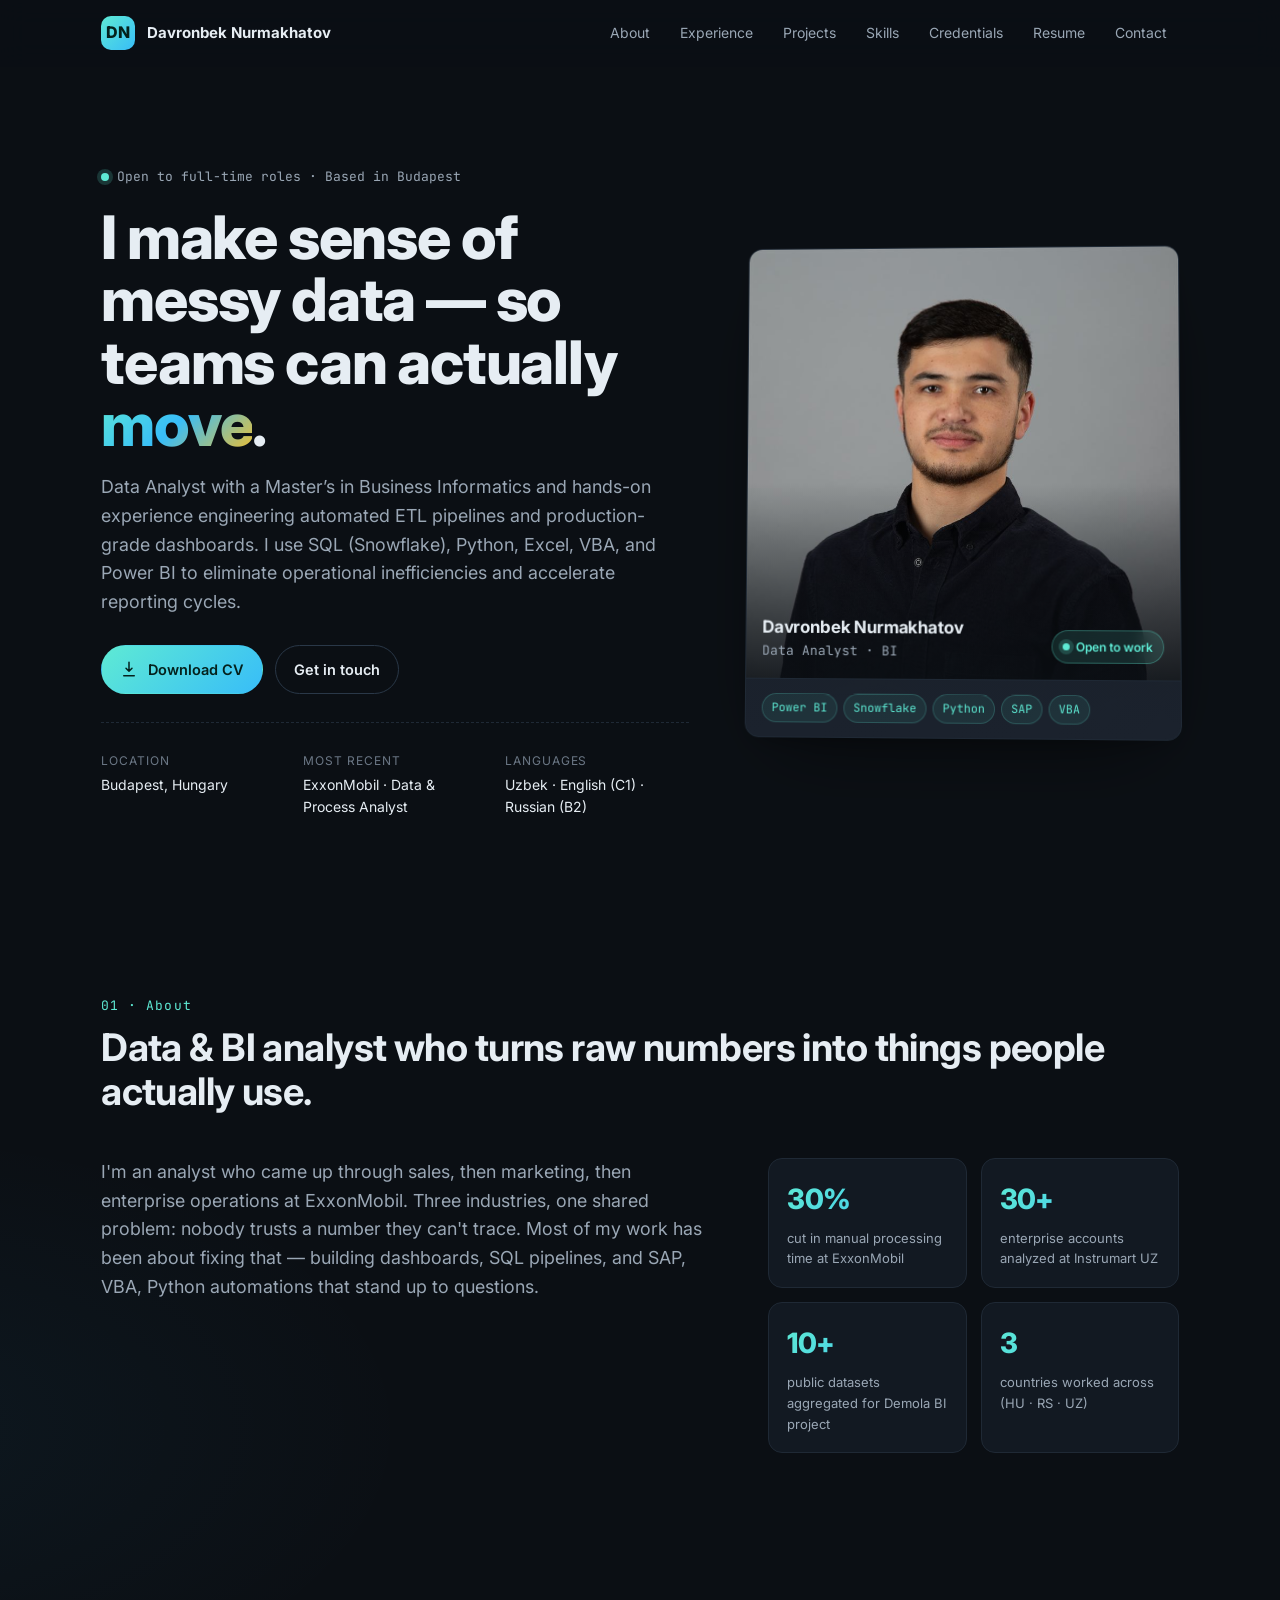
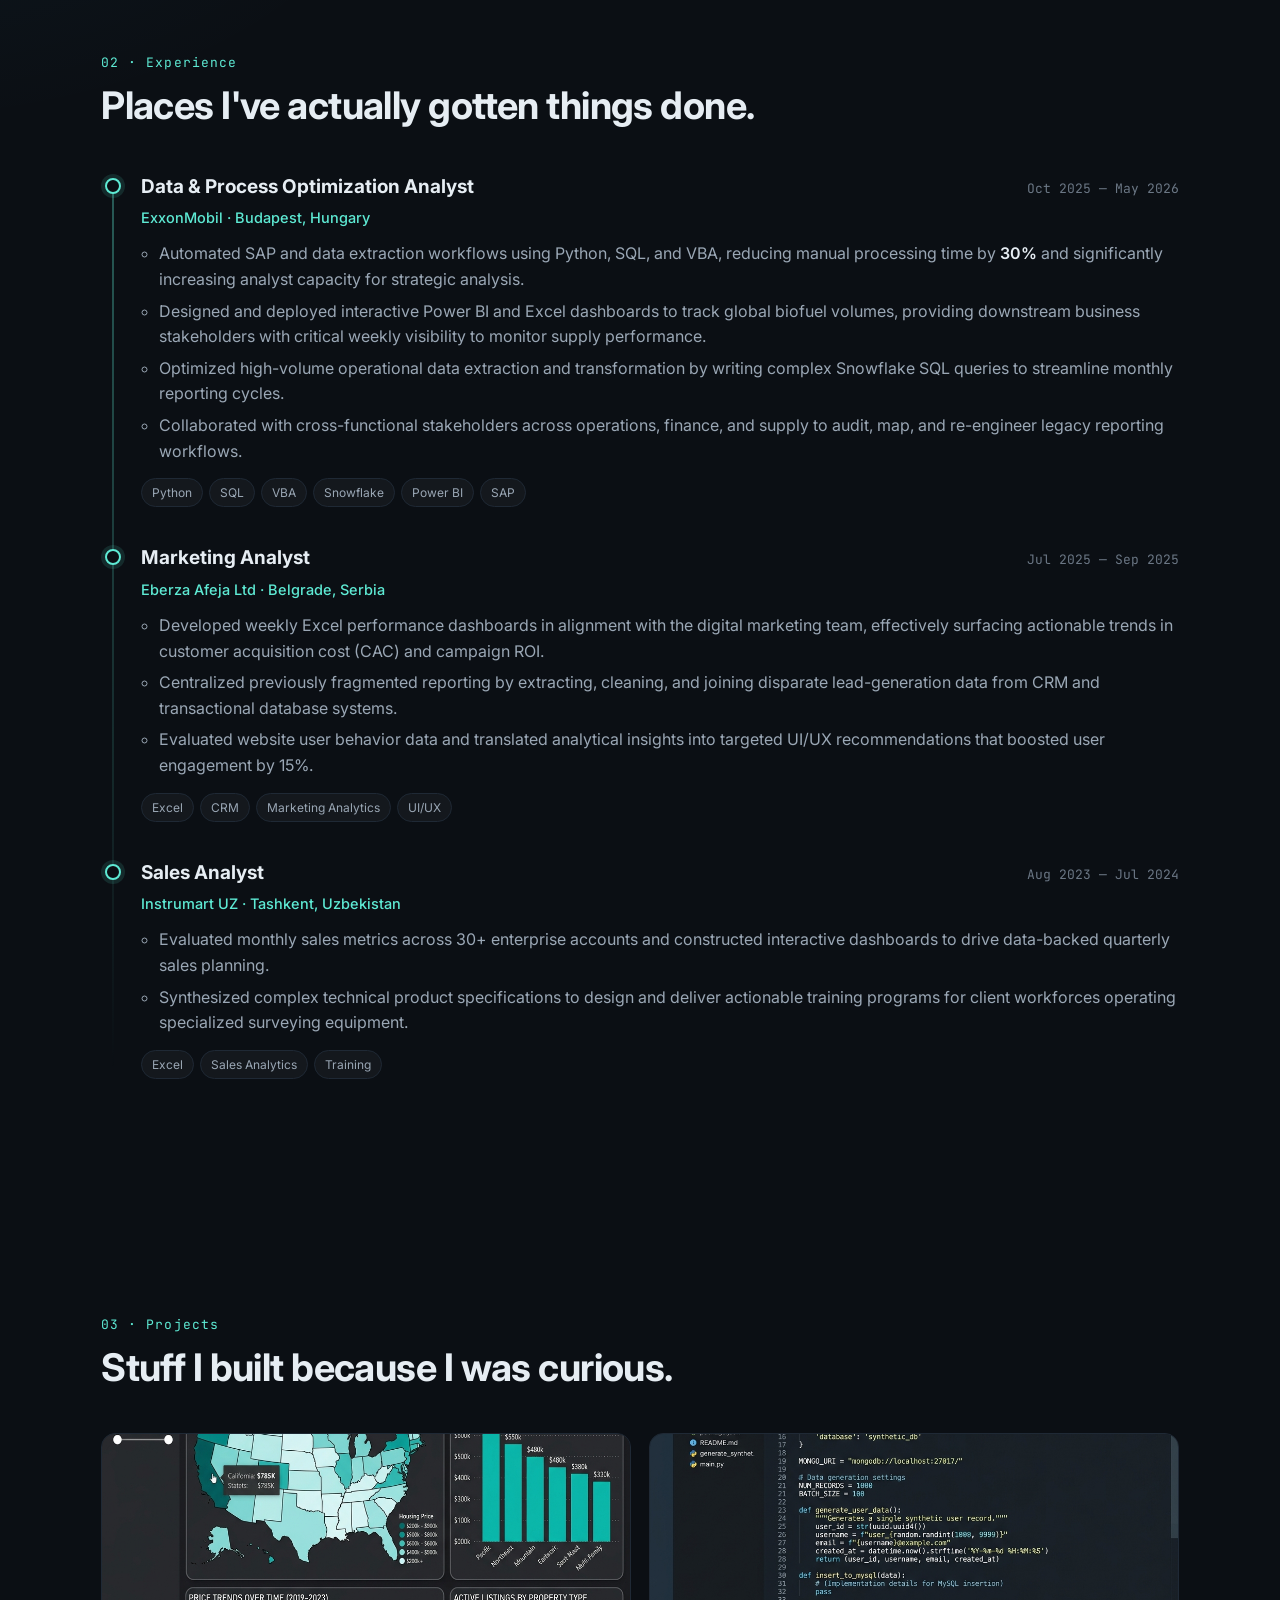
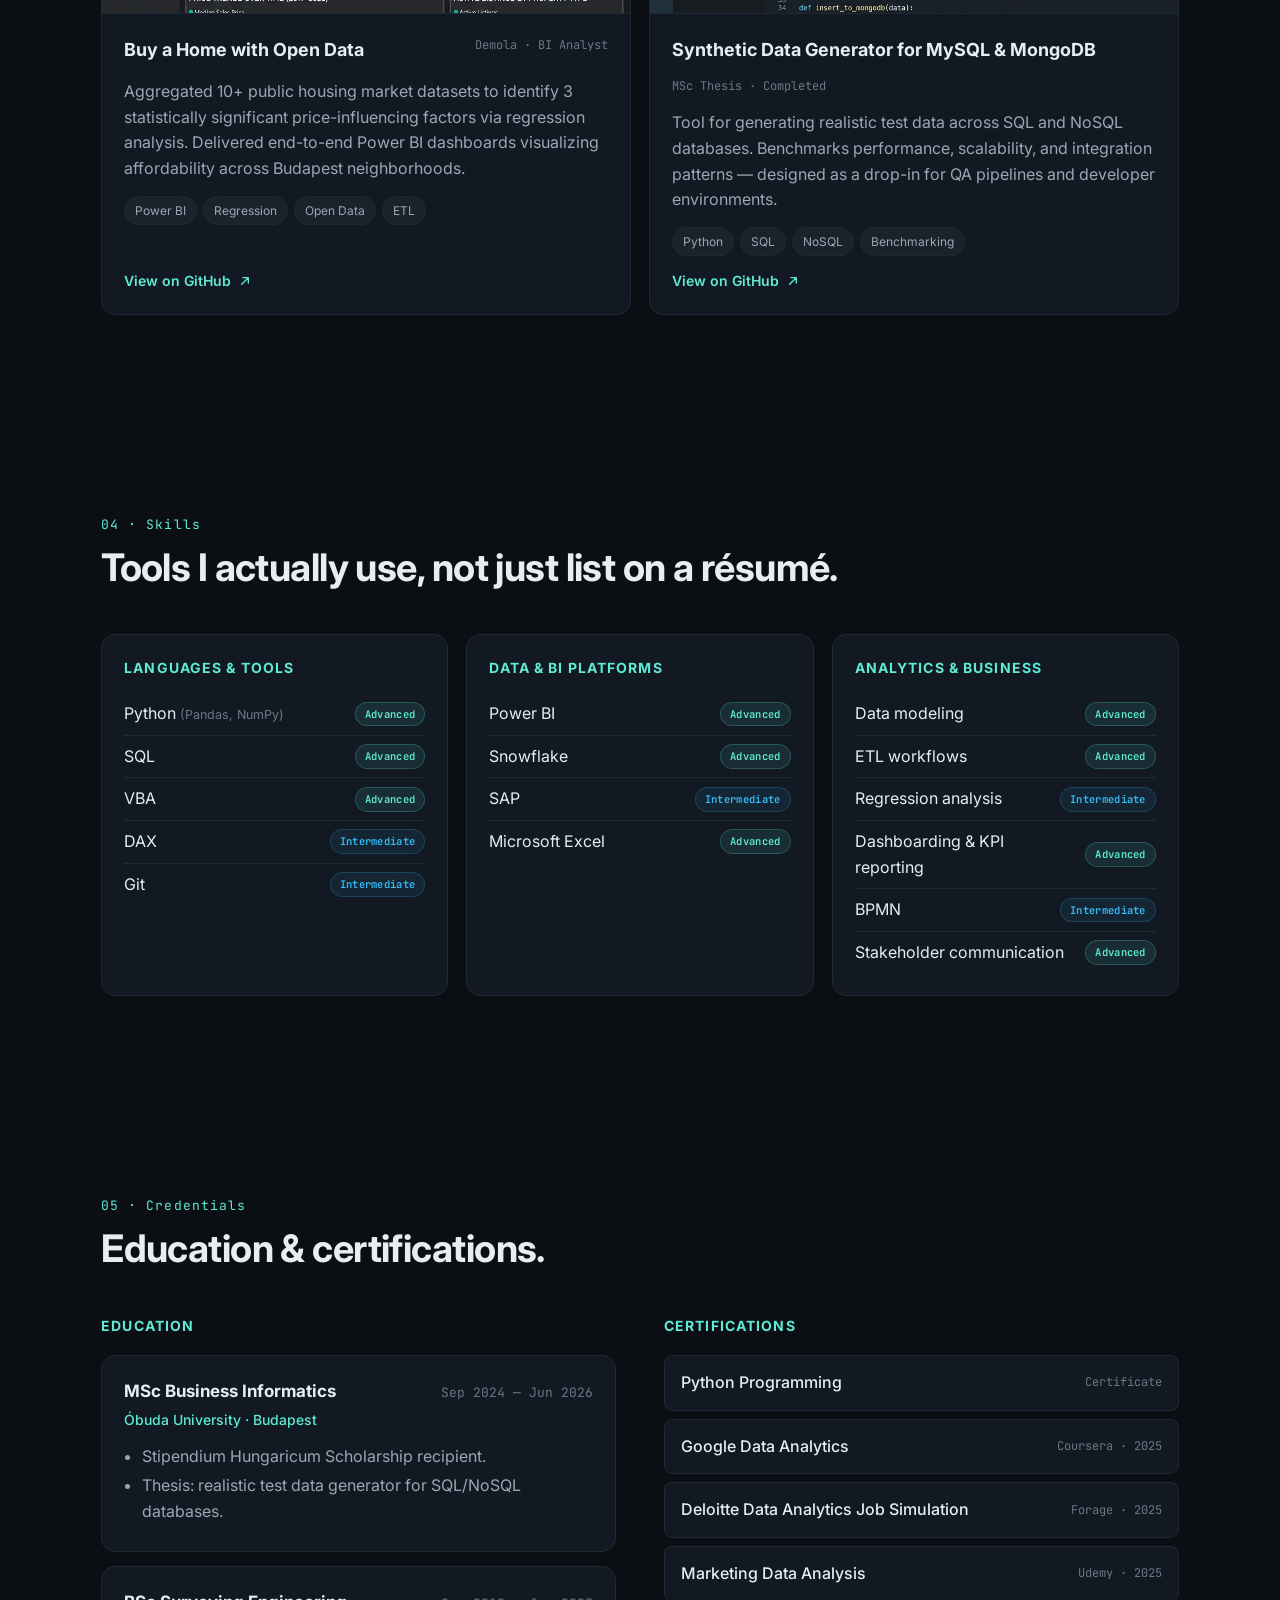
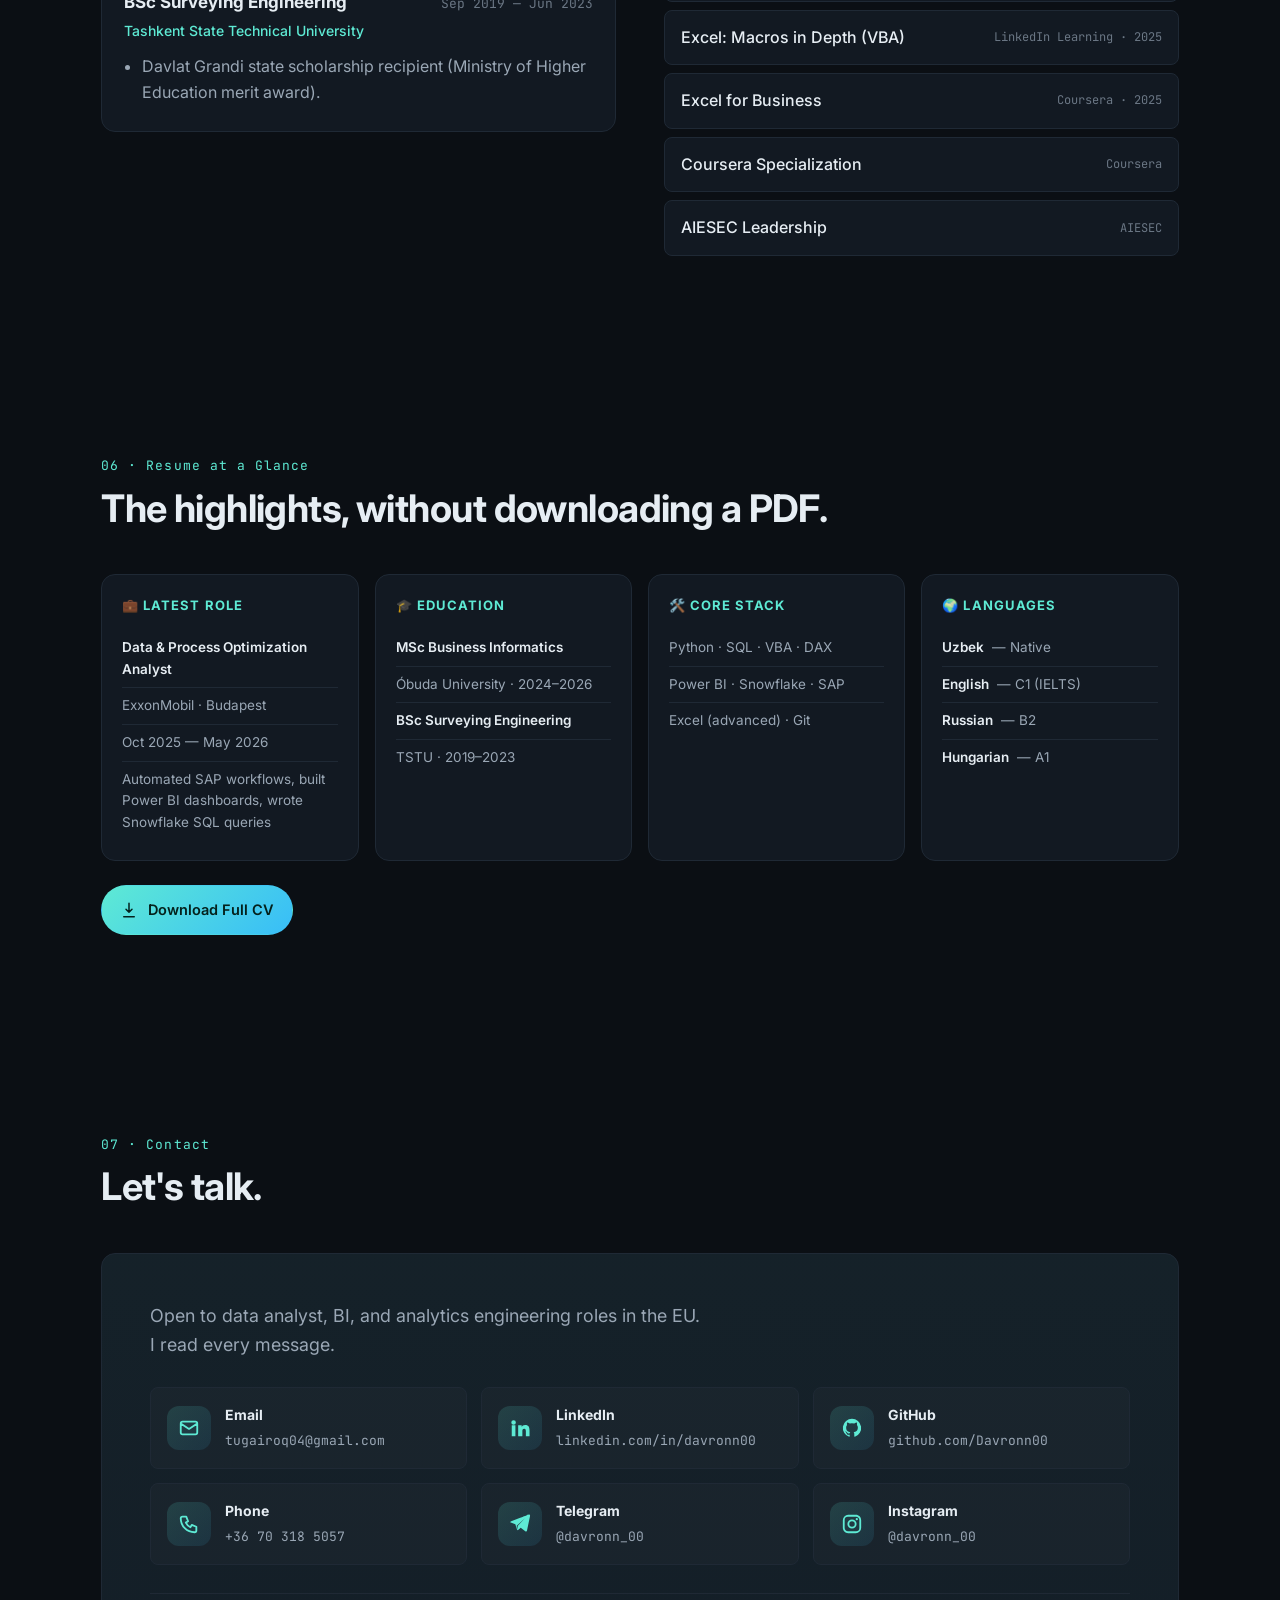
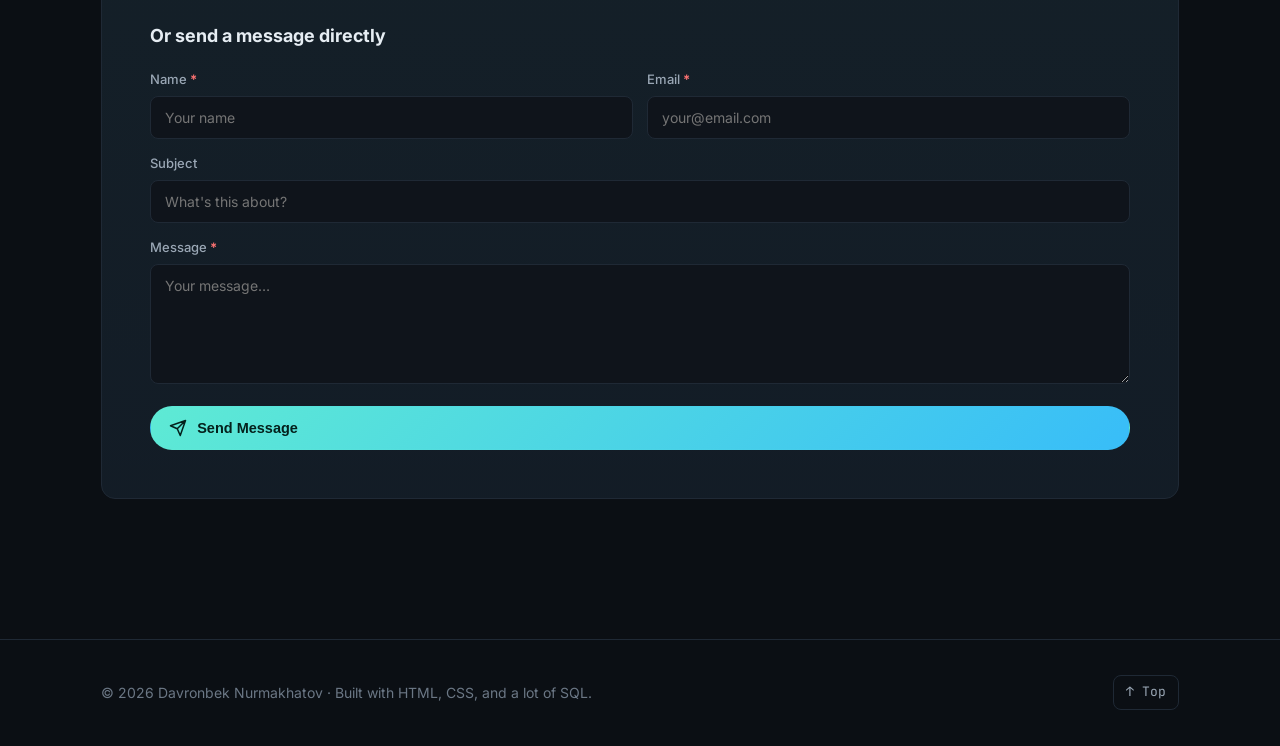
==== commit 01c04ccf: "style: add red asterisks to required form fields" ====
--- a/index.html
+++ b/index.html
@@ -464,14 +464,14 @@
           <!-- Contact Form -->
           <div class="contact__form">
             <h3>Or send a message directly</h3>
-            <form id="contactForm" action="https://formspree.io/f/xpwdkpqe" method="POST">
+            <form id="contactForm" action="https://formspree.io/f/xpqenwoz" method="POST">
               <div class="form__grid">
                 <div class="form__group">
-                  <label for="contactName">Name</label>
+                  <label for="contactName">Name <span class="required">*</span></label>
                   <input type="text" id="contactName" name="name" placeholder="Your name" required />
                 </div>
                 <div class="form__group">
-                  <label for="contactEmail">Email</label>
+                  <label for="contactEmail">Email <span class="required">*</span></label>
                   <input type="email" id="contactEmail" name="email" placeholder="your@email.com" required />
                 </div>
                 <div class="form__group form__group--full">
@@ -479,7 +479,7 @@
                   <input type="text" id="contactSubject" name="subject" placeholder="What's this about?" />
                 </div>
                 <div class="form__group form__group--full">
-                  <label for="contactMessage">Message</label>
+                  <label for="contactMessage">Message <span class="required">*</span></label>
                   <textarea id="contactMessage" name="message" placeholder="Your message…" required></textarea>
                 </div>
                 <div class="form__group form__group--full form__submit">
--- a/styles.css
+++ b/styles.css
@@ -495,6 +495,7 @@
 .form__group label {
   font-size: 13px; color: var(--text-dim); font-weight: 500;
 }
+.required { color: var(--danger); font-weight: 700; }
 .form__group input,
 .form__group textarea {
   padding: 12px 14px; border-radius: var(--radius-sm);
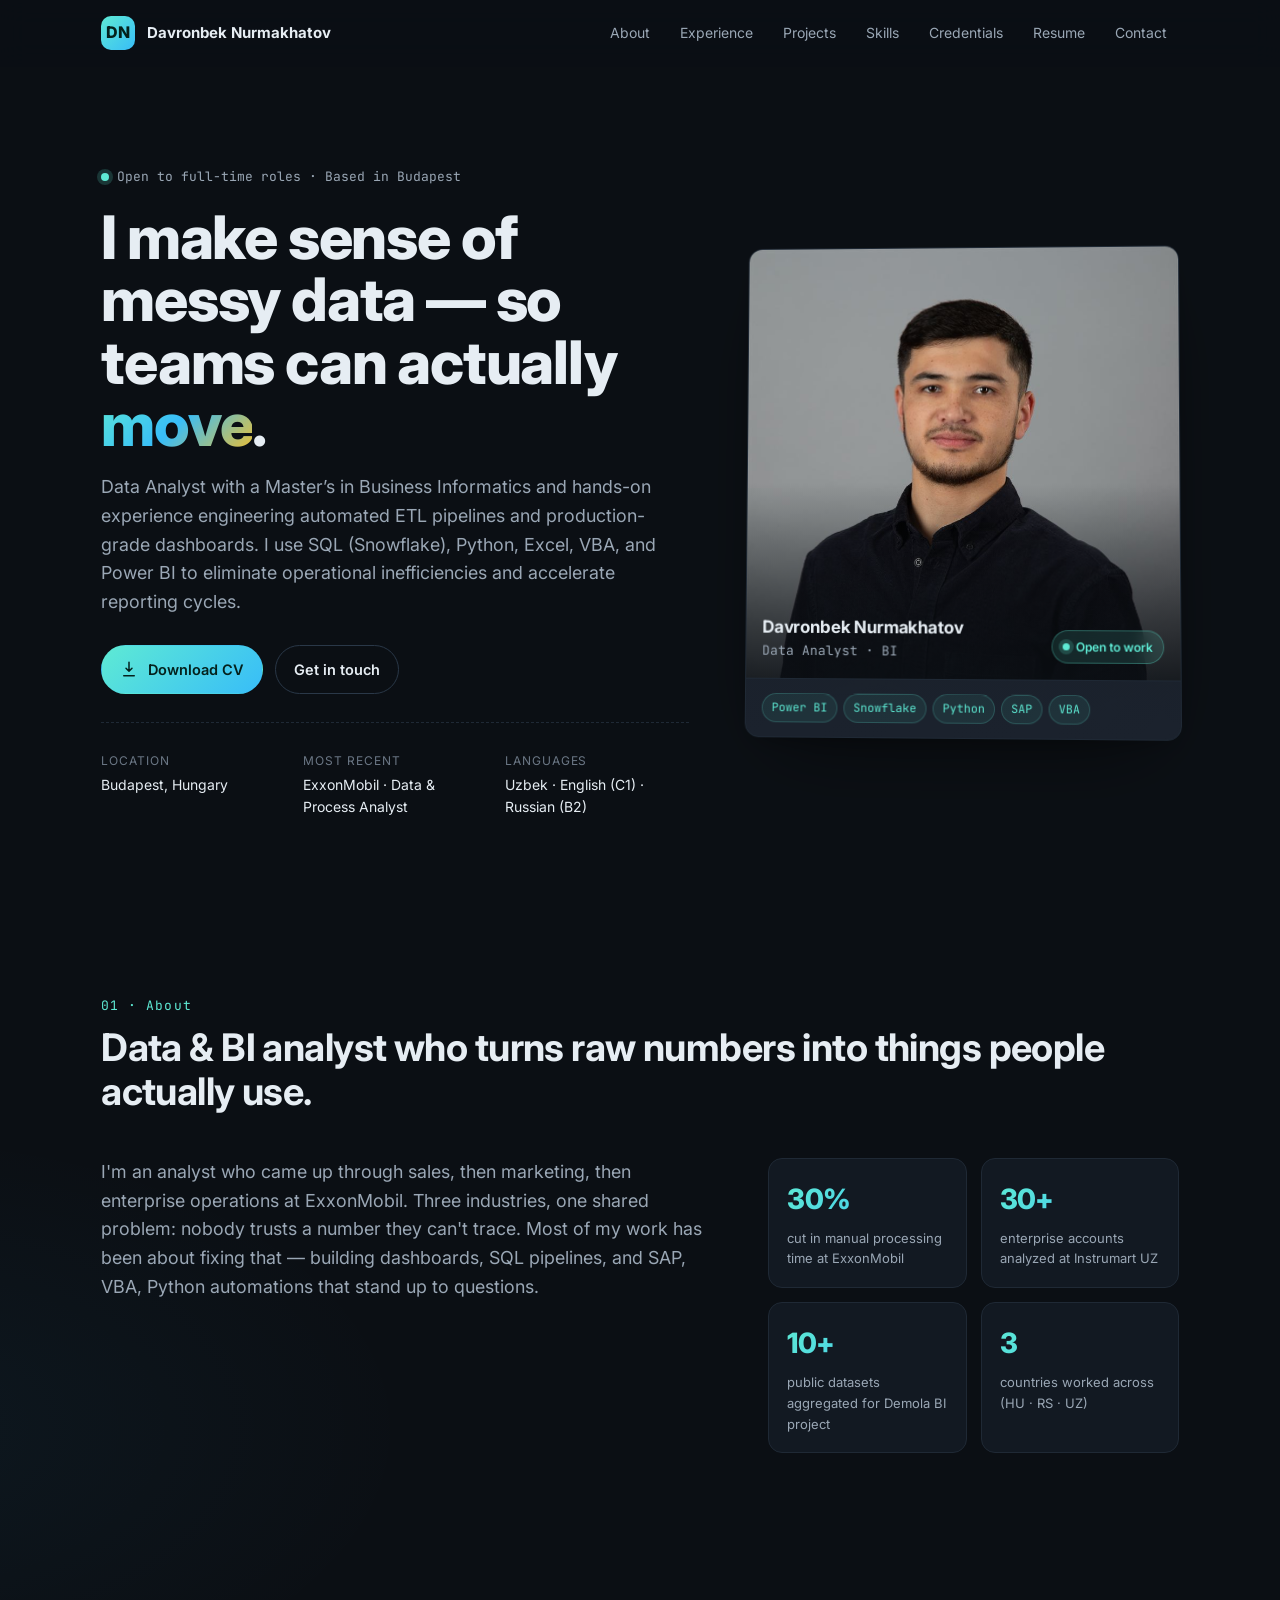
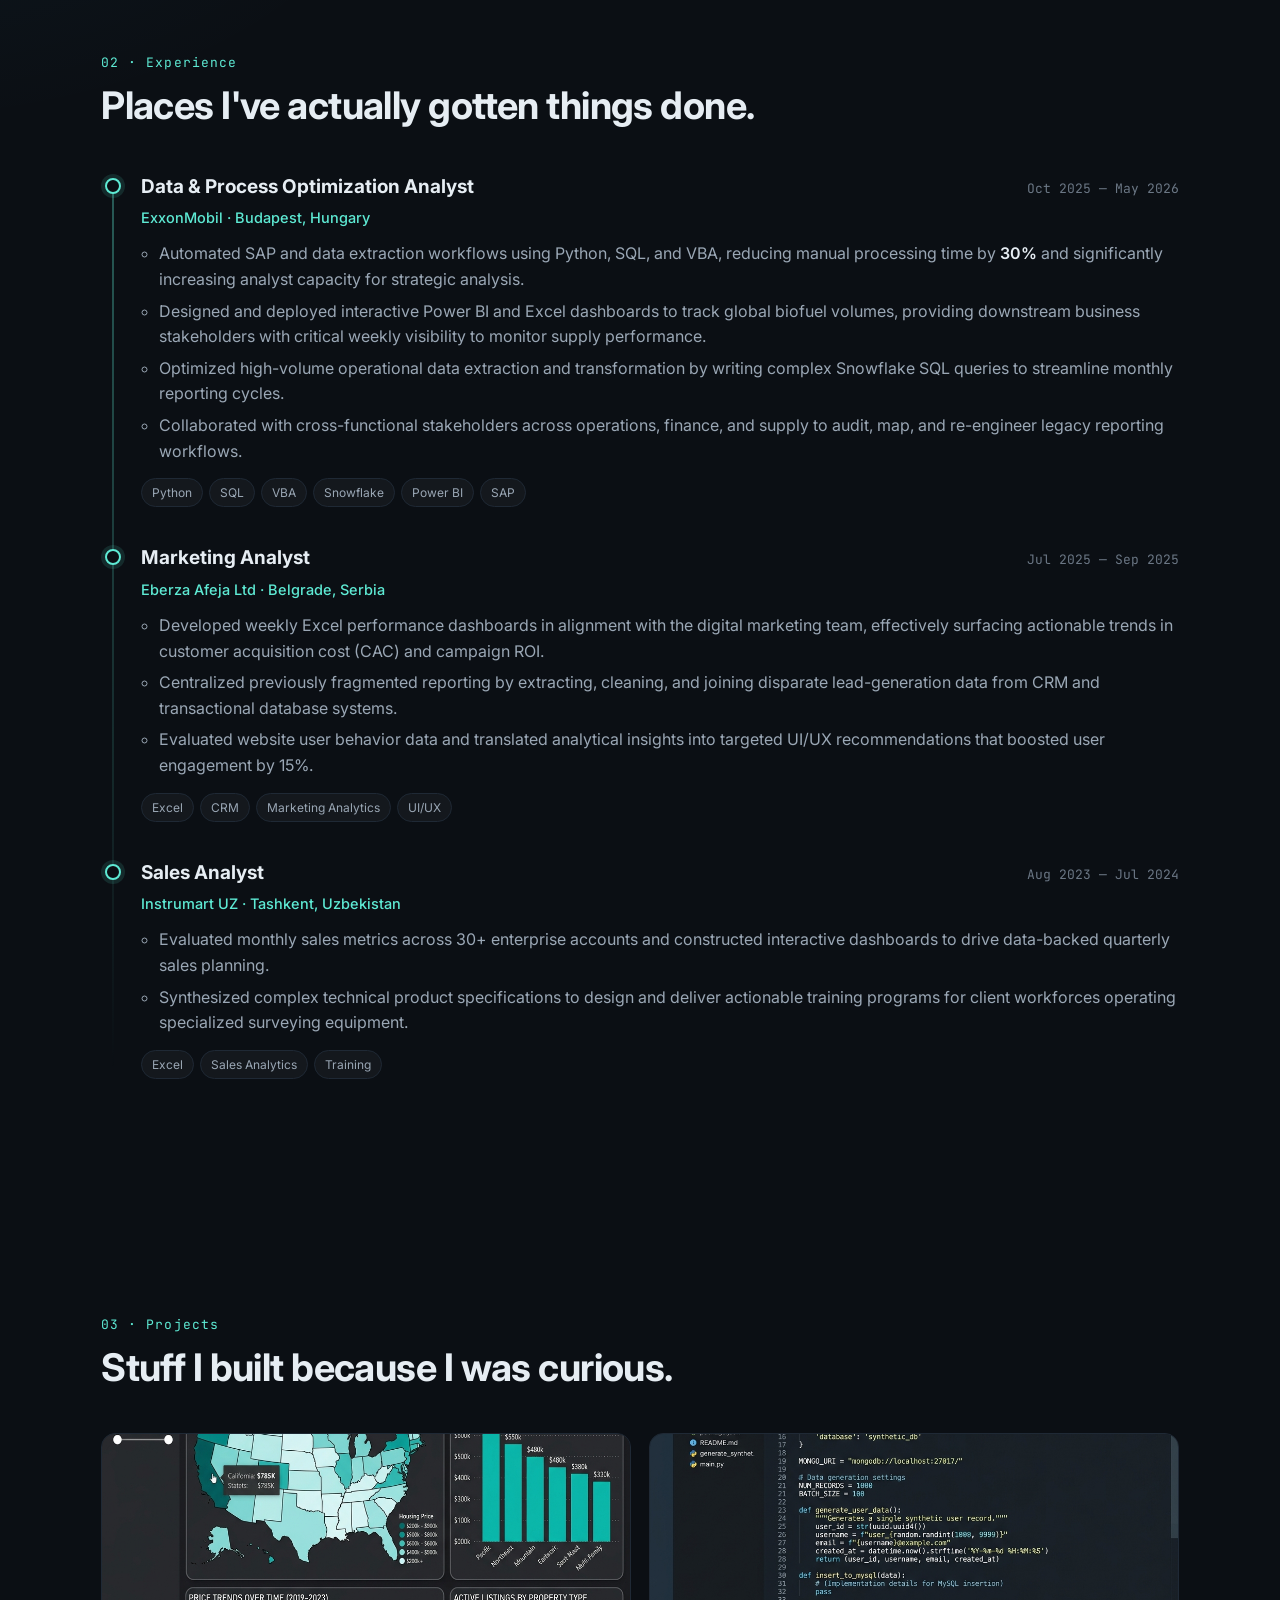
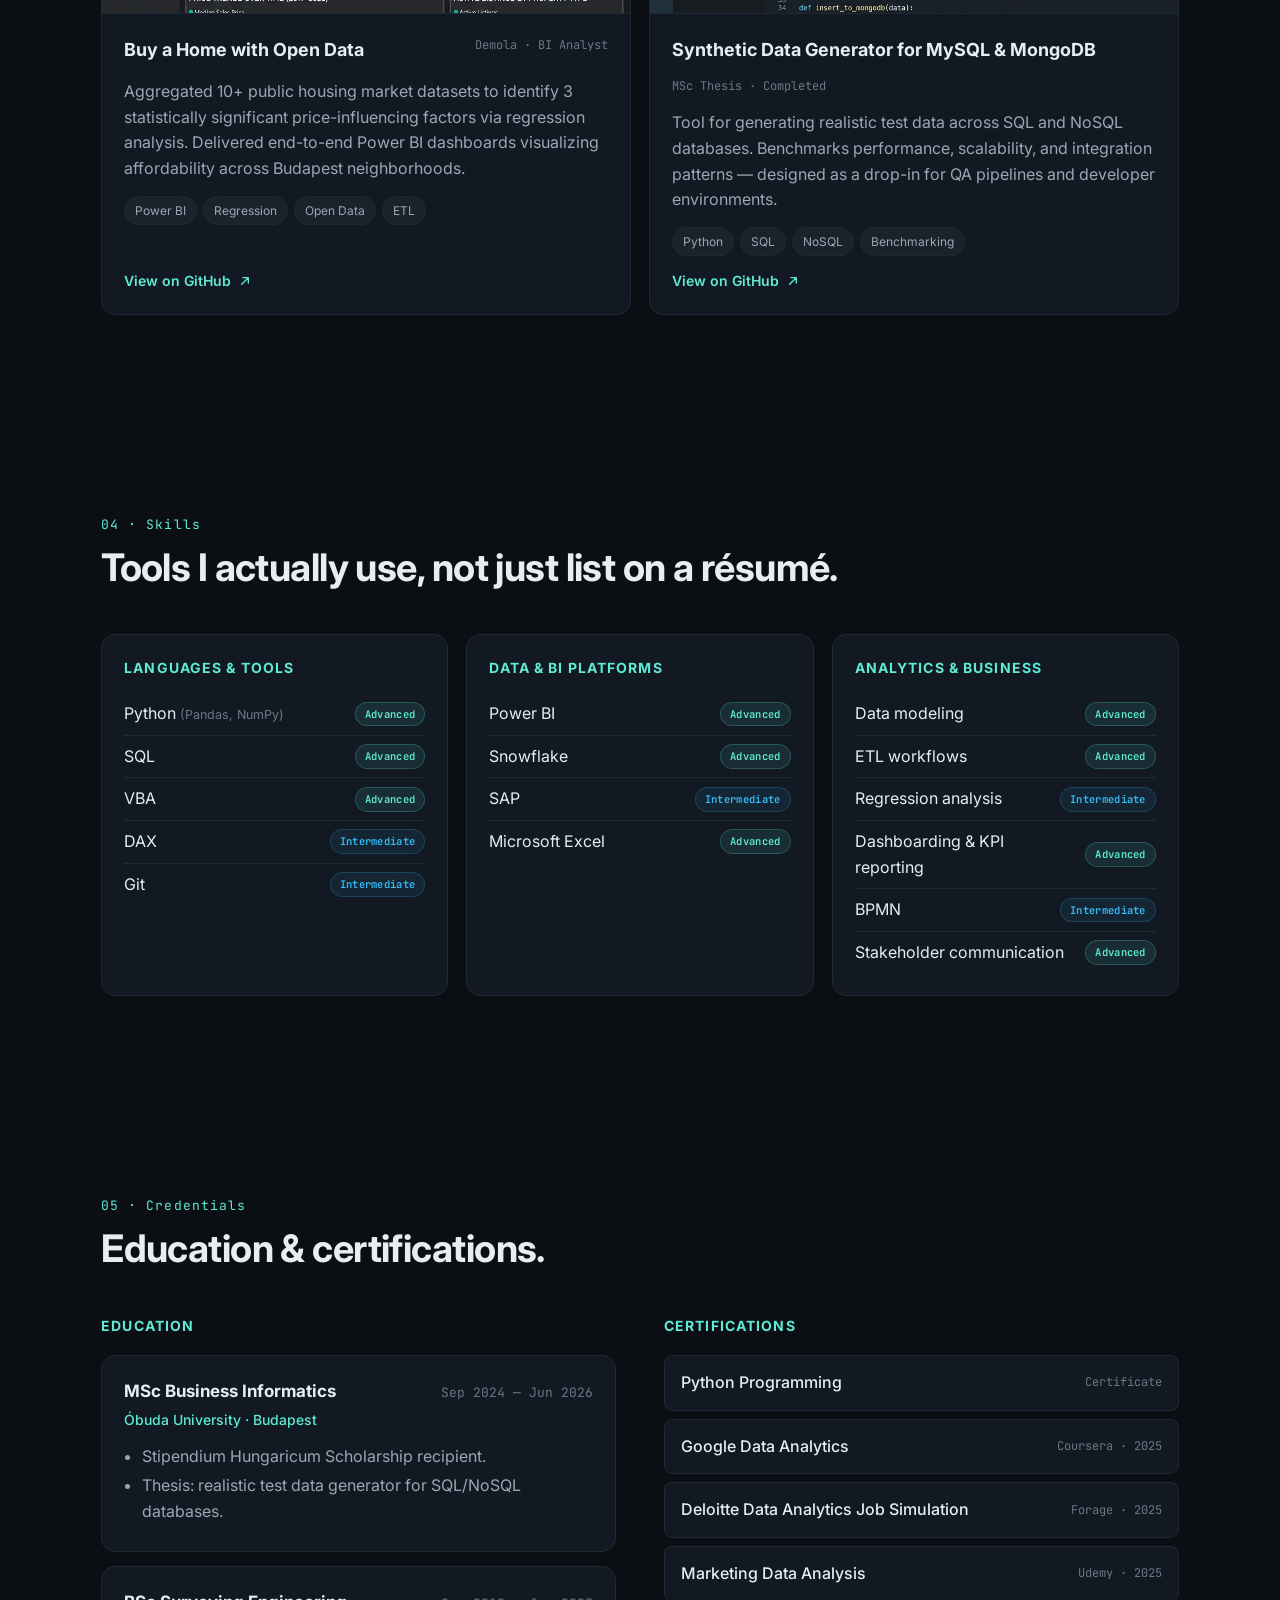
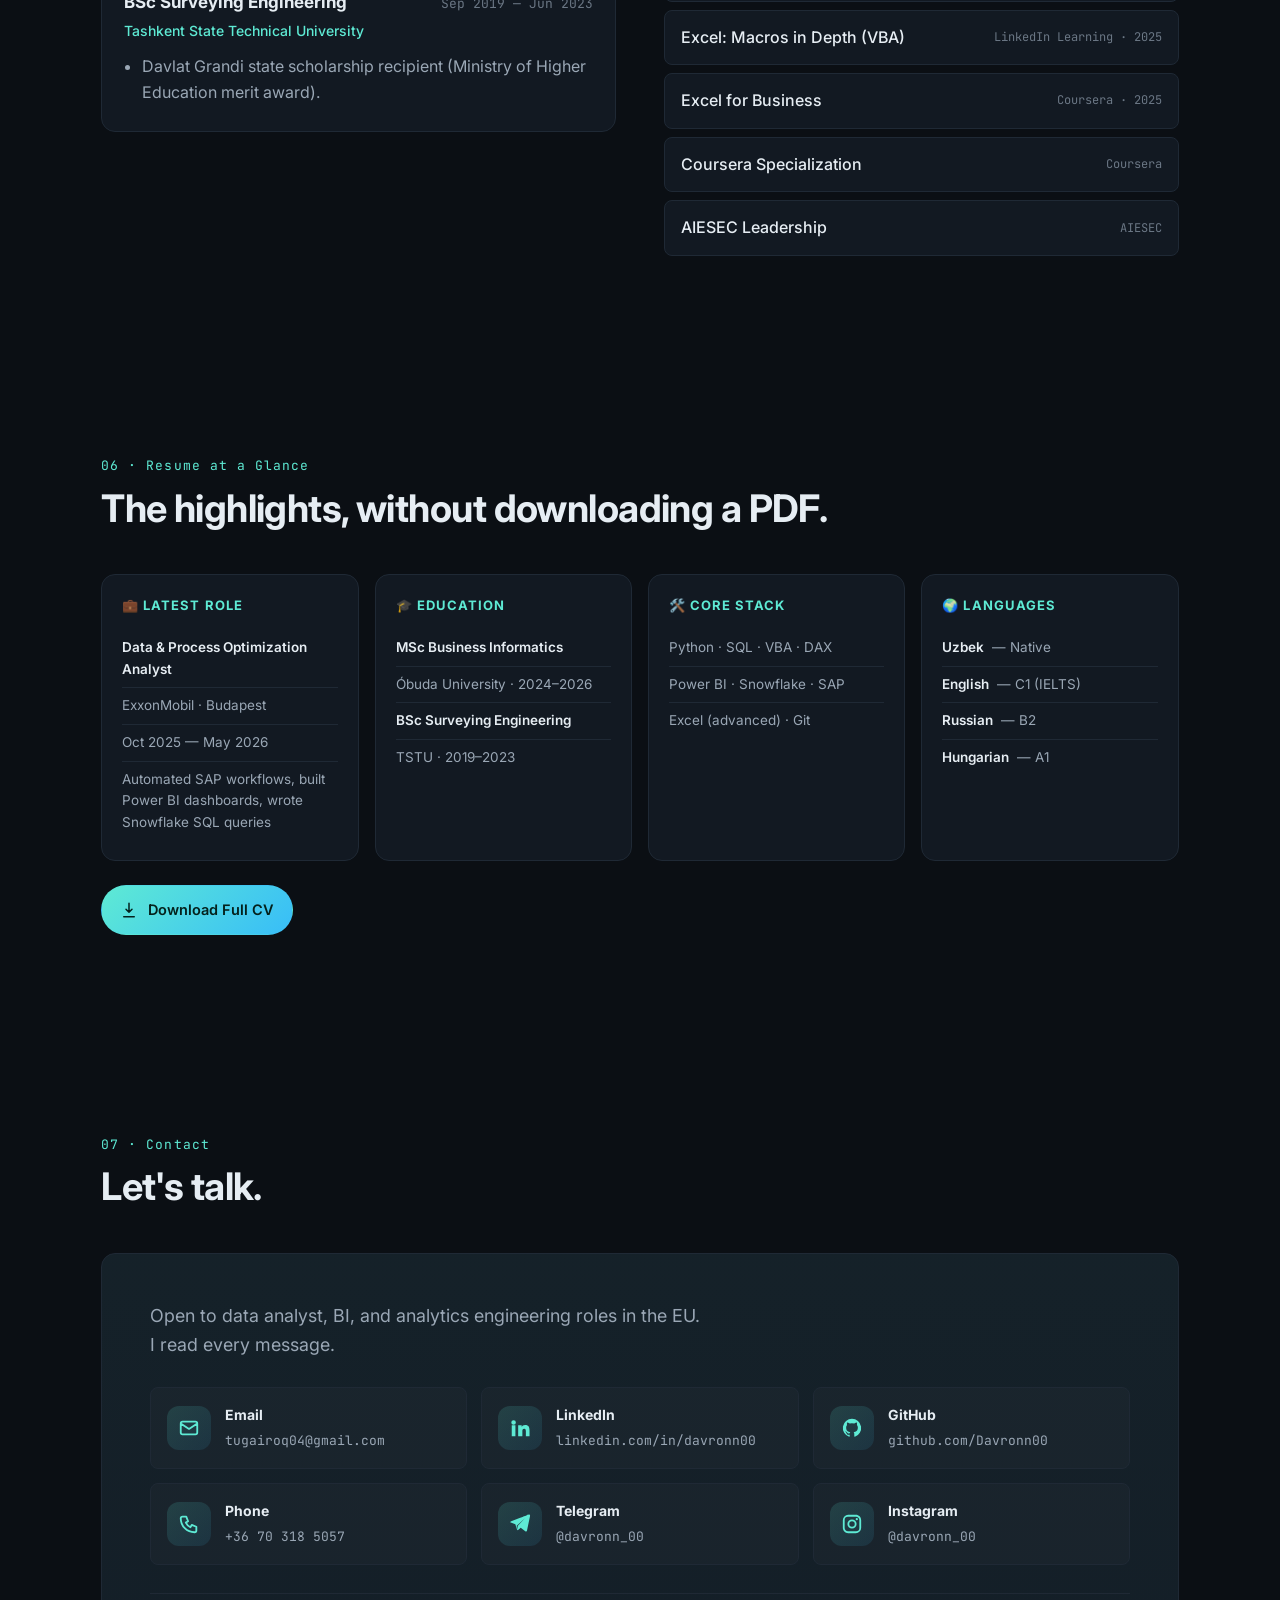
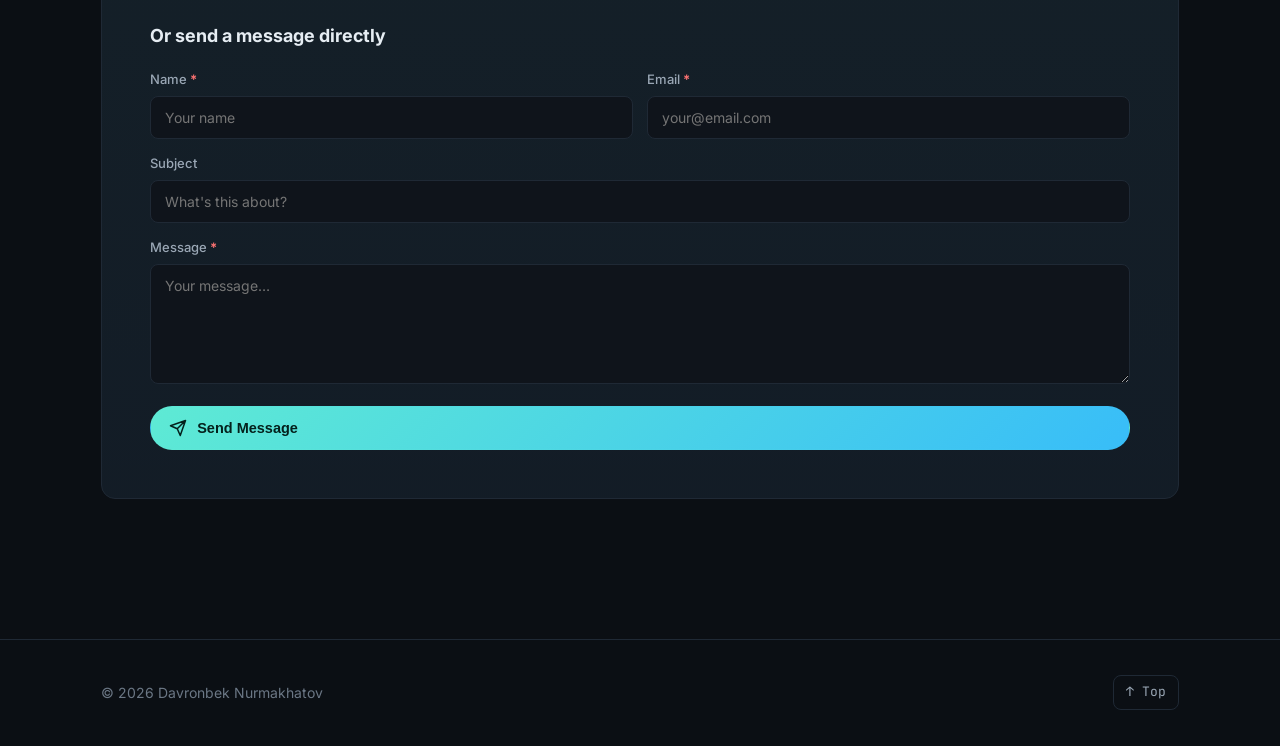
==== commit 8141bd13: "style: clean up footer text" ====
--- a/index.html
+++ b/index.html
@@ -498,7 +498,7 @@
 
     <footer class="foot">
       <div class="foot__inner">
-        <p>© <span id="year"></span> Davronbek Nurmakhatov · Built with HTML, CSS, and a lot of SQL.</p>
+        <p>&copy; <span id="year"></span> Davronbek Nurmakhatov</p>
         <a href="#top" class="foot__top" aria-label="Back to top">↑ Top</a>
       </div>
     </footer>
--- a/styles.css
+++ b/styles.css
@@ -280,6 +280,7 @@
 .section {
   max-width: var(--max); margin: 0 auto;
   padding: clamp(56px, 8vw, 100px) var(--pad);
+  scroll-margin-top: 72px;
 }
 .section__head { margin-bottom: clamp(28px, 4vw, 44px); }
 .kicker {
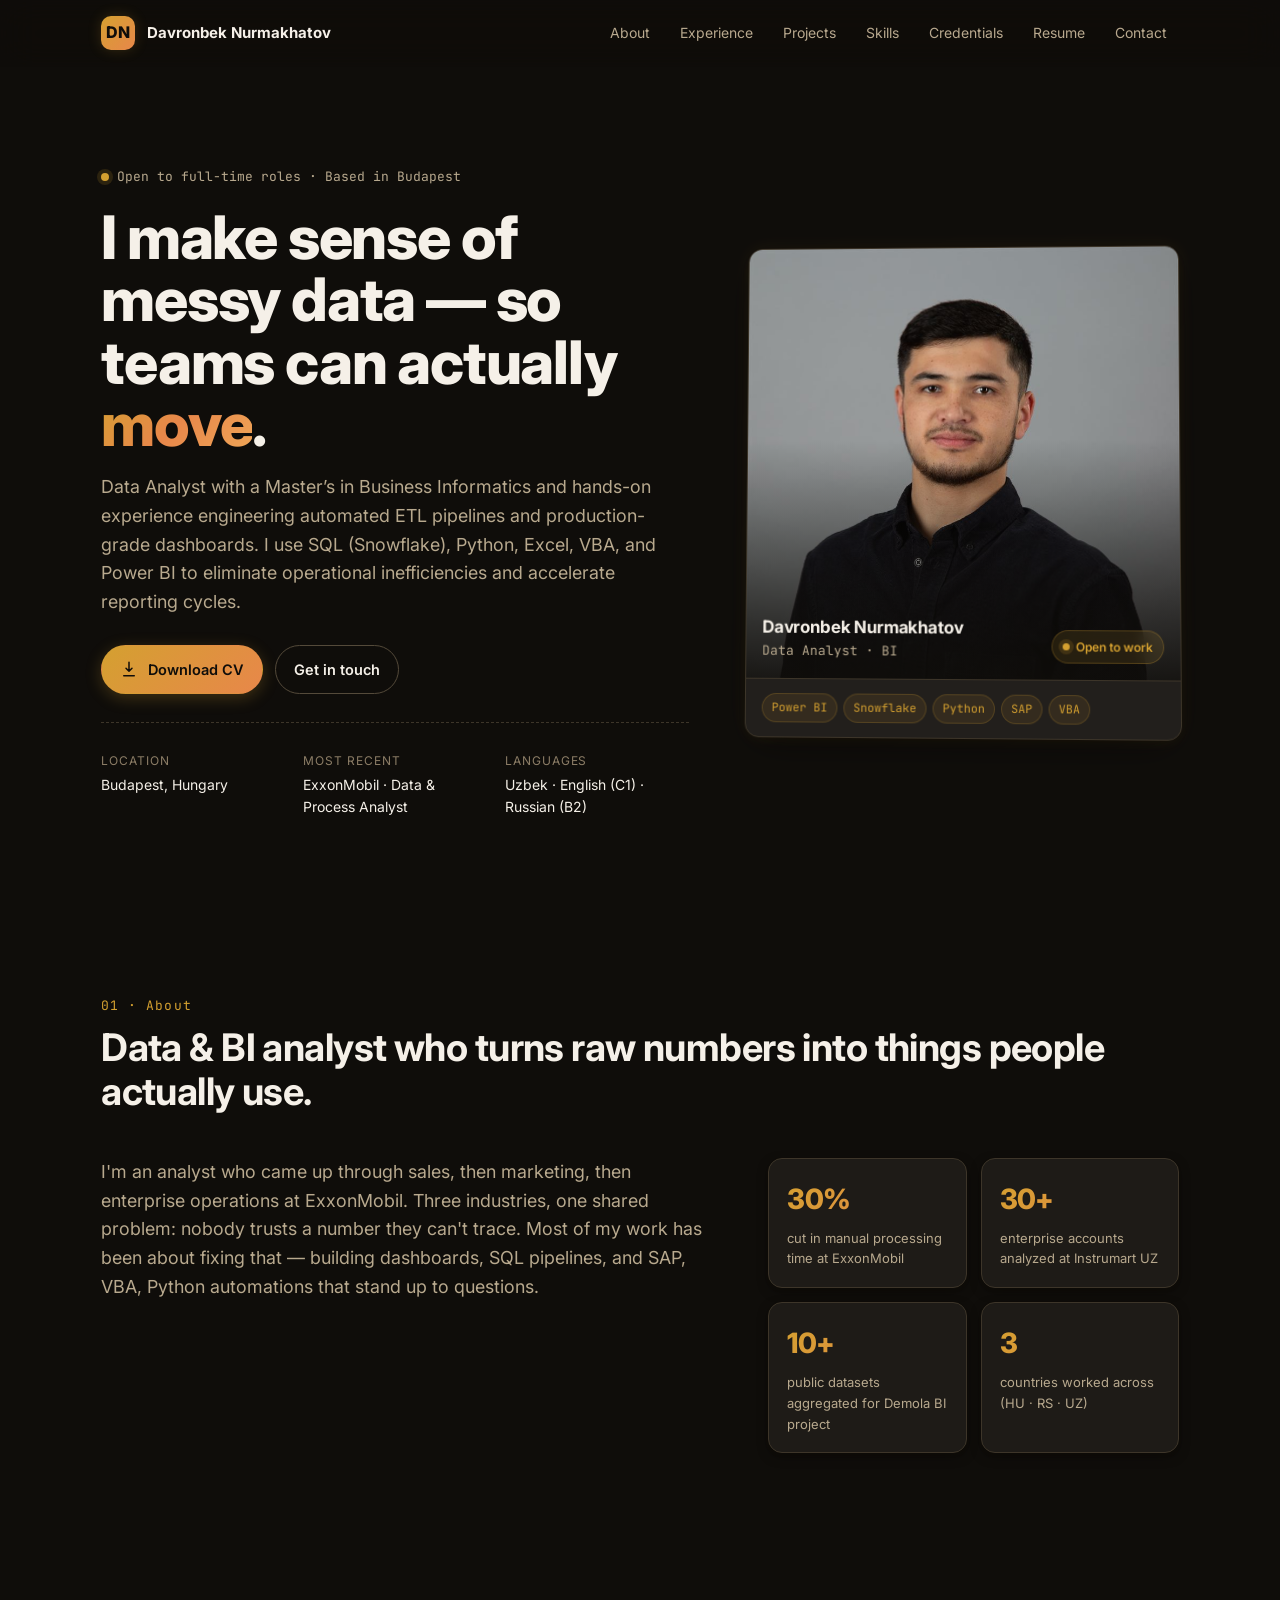
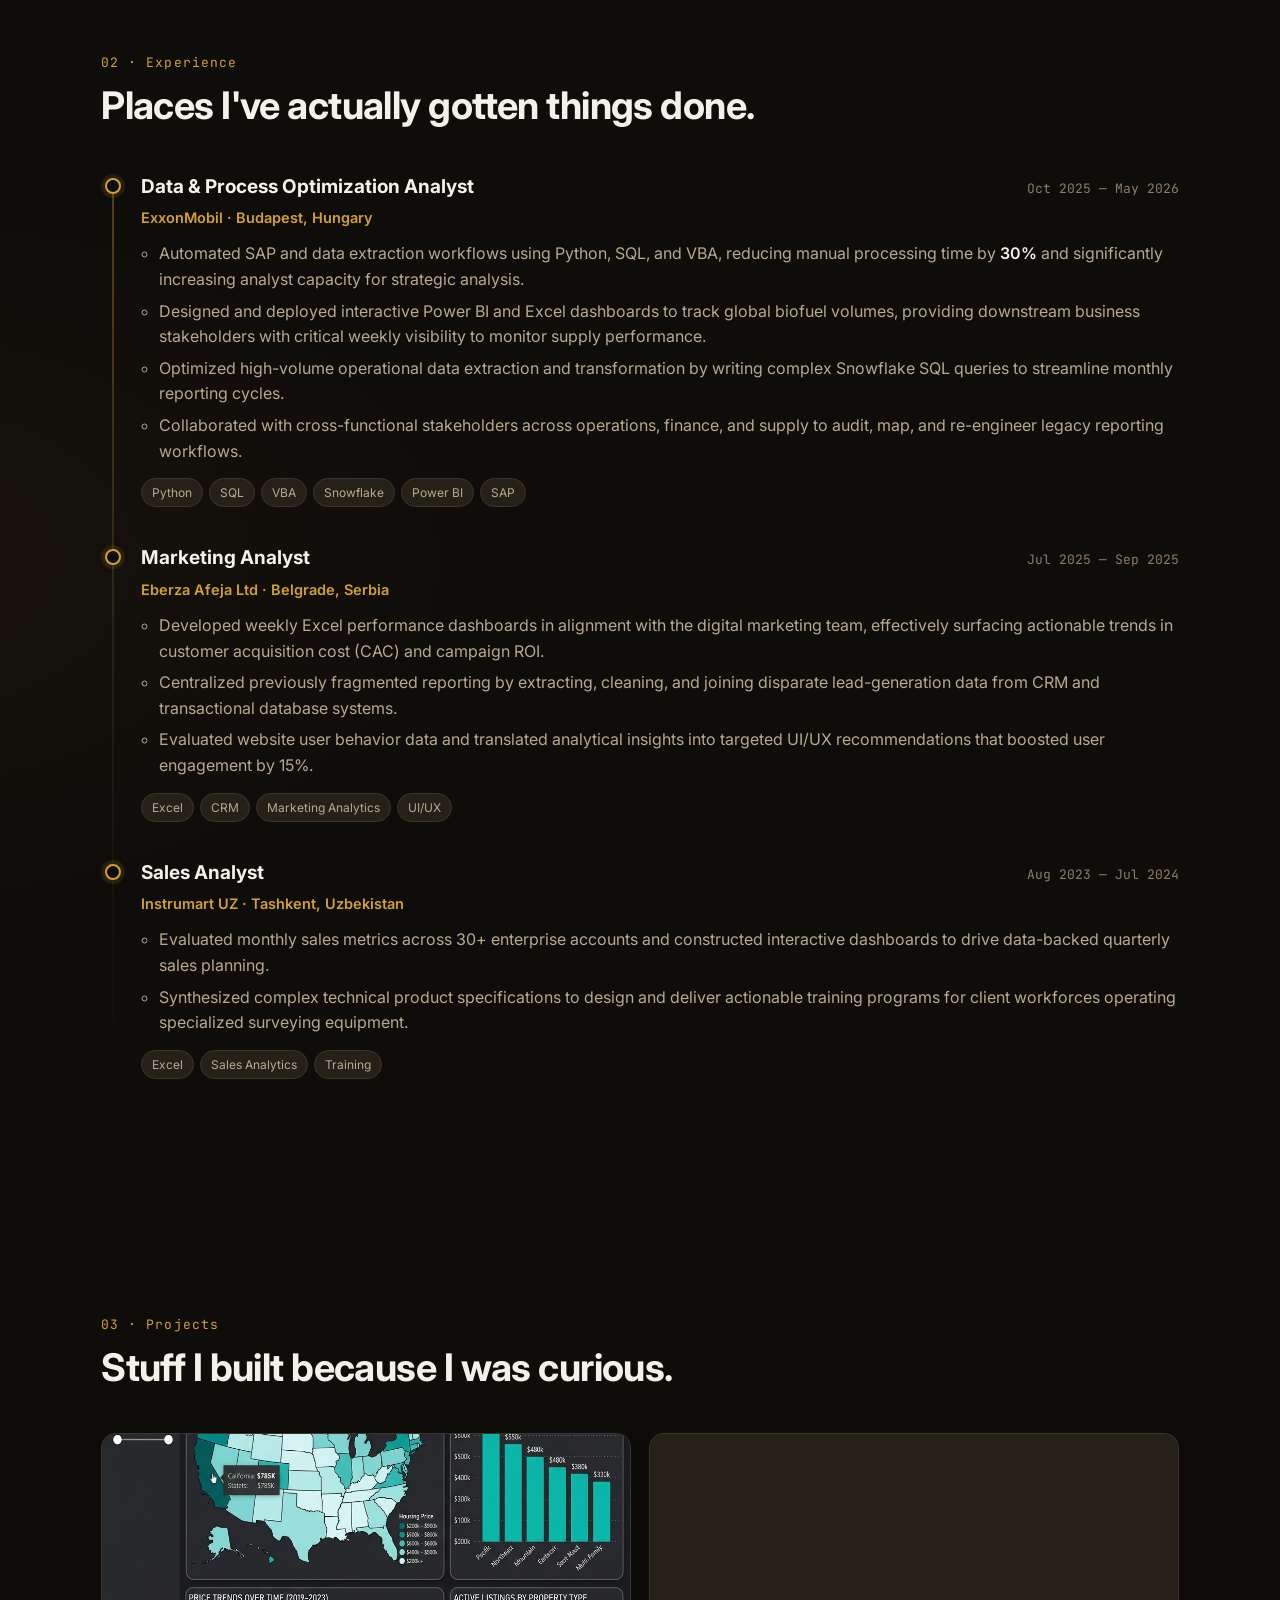
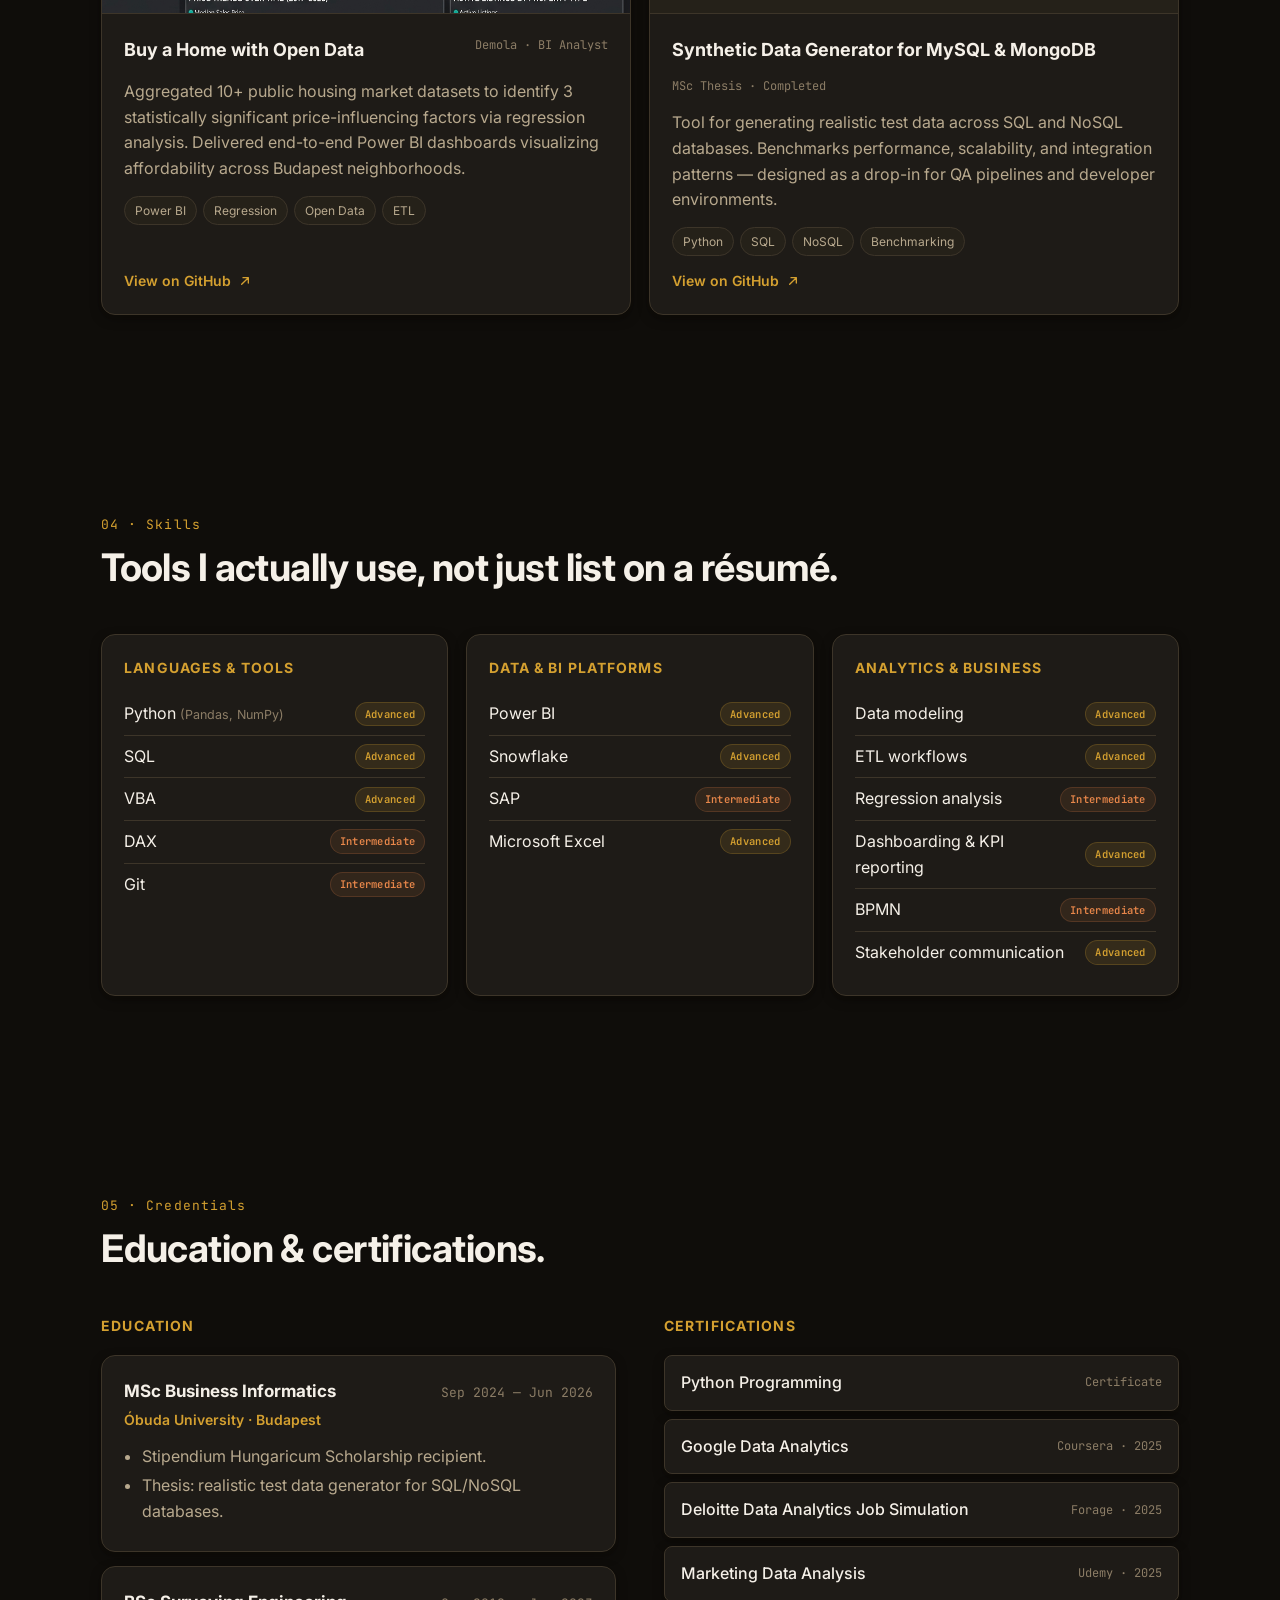
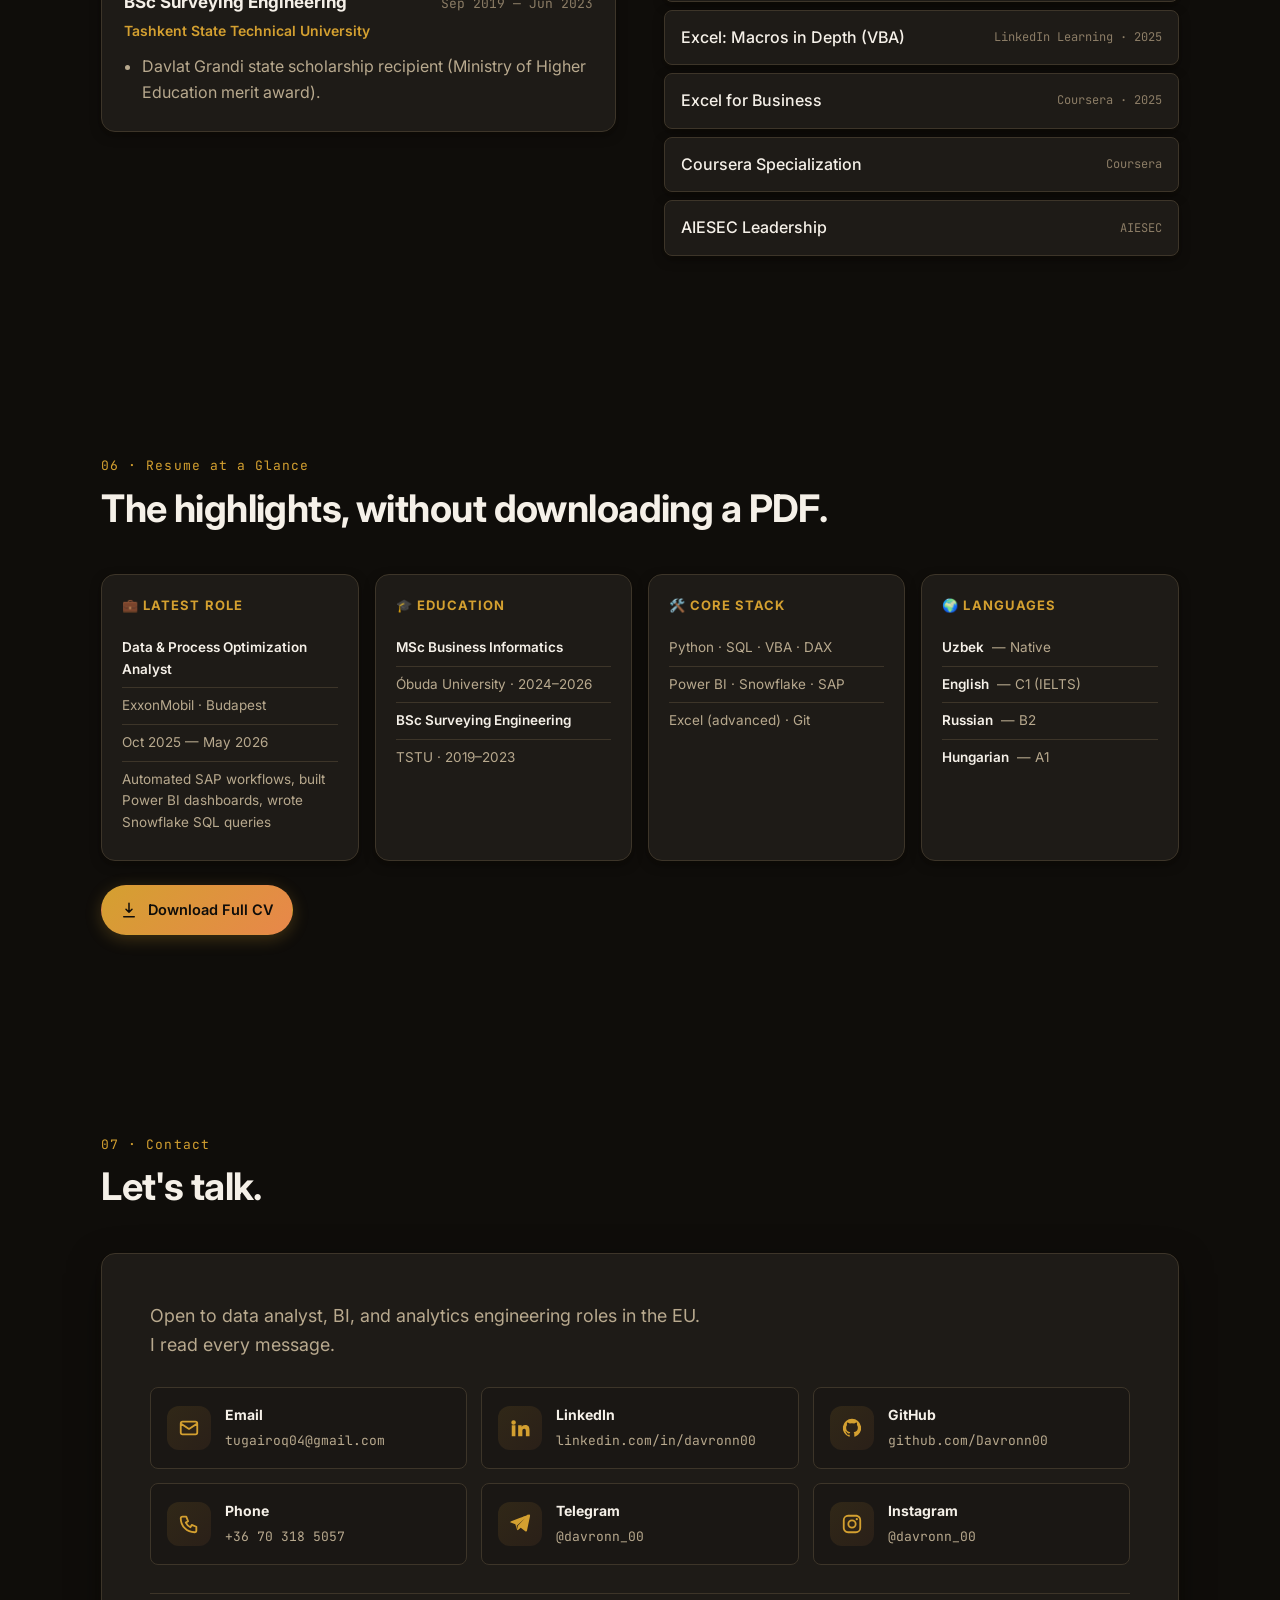
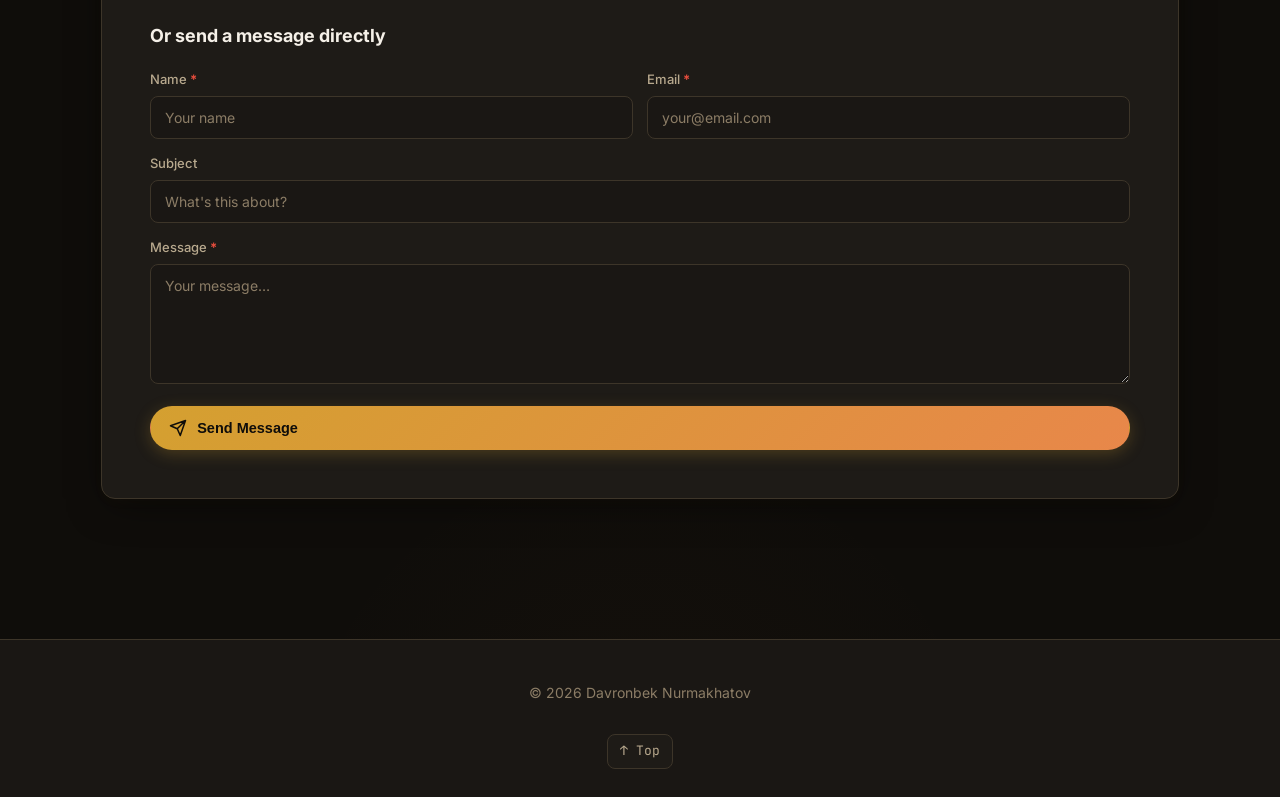
==== commit 1261bde4: "Switch to warm and earthy dark theme with amber/gold accents" ====
--- a/index.html
+++ b/index.html
@@ -5,7 +5,7 @@
     <meta name="viewport" content="width=device-width, initial-scale=1" />
     <title>Davronbek Nurmakhatov — Data Analyst & BI</title>
     <meta name="description" content="Davronbek Nurmakhatov — Data Analyst building production dashboards, SQL pipelines, and SAP/Python automations. Currently at ExxonMobil, Budapest." />
-    <meta name="theme-color" content="#0b0f14" />
+    <meta name="theme-color" content="#0f0d0a" />
 
     <!-- Favicon -->
     <link rel="icon" type="image/svg+xml" href="assets/favicon.svg" />
--- a/styles.css
+++ b/styles.css
@@ -1,21 +1,22 @@
 :root {
-  --bg: #0b0f14;
-  --bg-2: #0f141b;
-  --panel: #121922;
-  --panel-2: #161e29;
-  --border: #1f2935;
-  --border-2: #2a3848;
-  --text: #e6edf3;
-  --text-dim: #9aa7b5;
-  --text-mute: #6b7785;
-  --accent: #5eead4;
-  --accent-2: #38bdf8;
-  --accent-warm: #fbbf24;
-  --danger: #f87171;
+  --bg: #0f0d0a;
+  --bg-2: #1a1714;
+  --panel: #1e1b17;
+  --panel-2: #252119;
+  --border: #3d3529;
+  --border-2: #544a3a;
+  --text: #f5f0e8;
+  --text-dim: #b8a98e;
+  --text-mute: #8c7d66;
+  --accent: #d4a030;
+  --accent-2: #e8874a;
+  --accent-warm: #c9782d;
+  --danger: #e54d3d;
   --radius: 14px;
   --radius-sm: 8px;
-  --shadow-lg: 0 30px 80px -30px rgba(0,0,0,.6), 0 8px 24px -12px rgba(0,0,0,.4);
-  --shadow-md: 0 12px 30px -18px rgba(0,0,0,.6);
+  --shadow-lg: 0 10px 40px -10px rgba(0,0,0,0.6), 0 4px 15px -5px rgba(212,160,48,0.06);
+  --shadow-md: 0 4px 12px -2px rgba(0,0,0,0.5), 0 2px 6px -1px rgba(212,160,48,0.04);
+  --shadow-glow: 0 0 20px rgba(212,160,48,0.08);
   --font-sans: "Inter", system-ui, -apple-system, "Segoe UI", Roboto, Helvetica, Arial, sans-serif;
   --font-mono: "JetBrains Mono", ui-monospace, SFMono-Regular, Menlo, Monaco, Consolas, monospace;
   --max: 1180px;
@@ -40,8 +41,9 @@
 
 body {
   background:
-    radial-gradient(1200px 600px at 80% -10%, rgba(94,234,212,.07), transparent 60%),
-    radial-gradient(900px 500px at -10% 20%, rgba(56,189,248,.05), transparent 60%),
+    radial-gradient(1400px 700px at 80% -10%, rgba(212,160,48,.06), transparent 60%),
+    radial-gradient(1000px 600px at -10% 30%, rgba(232,135,74,.04), transparent 60%),
+    radial-gradient(600px 600px at 50% 100%, rgba(201,120,45,.03), transparent 60%),
     var(--bg);
   min-height: 100vh;
   overflow-x: hidden;
@@ -50,24 +52,24 @@
 img, svg { max-width: 100%; display: block; }
 a { color: inherit; text-decoration: none; }
 
-::selection { background: rgba(94,234,212,.35); color: #fff; }
+::selection { background: rgba(212,160,48,.25); color: var(--text); }
 
 .skip-link {
   position: absolute; left: -9999px; top: 0;
-  background: var(--accent); color: #022; padding: 10px 14px; border-radius: 8px; font-weight: 600;
+  background: var(--accent); color: #0f0d0a; padding: 10px 14px; border-radius: 8px; font-weight: 600;
 }
 .skip-link:focus { left: 16px; top: 16px; z-index: 100; }
 
 /* ============== NAV ============== */
 .nav {
   position: sticky; top: 0; z-index: 50;
-  backdrop-filter: saturate(140%) blur(14px);
-  -webkit-backdrop-filter: saturate(140%) blur(14px);
-  background: rgba(11,15,20,.7);
+  backdrop-filter: saturate(180%) blur(18px);
+  -webkit-backdrop-filter: saturate(180%) blur(18px);
+  background: rgba(15,13,10,.75);
   border-bottom: 1px solid transparent;
   transition: border-color .25s ease, background .25s ease;
 }
-.nav.is-scrolled { border-bottom-color: var(--border); background: rgba(11,15,20,.85); }
+.nav.is-scrolled { border-bottom-color: var(--border); background: rgba(15,13,10,.92); }
 
 .nav__inner {
   max-width: var(--max);
@@ -81,7 +83,8 @@
   width: 34px; height: 34px; border-radius: 10px;
   display: grid; place-items: center;
   background: linear-gradient(135deg, var(--accent), var(--accent-2));
-  color: #04211c; font-weight: 800; letter-spacing: .5px;
+  color: #0f0d0a; font-weight: 800; letter-spacing: .5px;
+  box-shadow: 0 0 14px rgba(212,160,48,0.2);
 }
 .nav__name { font-size: 15px; }
 
@@ -90,8 +93,8 @@
   padding: 8px 12px; border-radius: 8px; font-size: 14px; color: var(--text-dim);
   transition: color .2s ease, background .2s ease;
 }
-.nav__links a:hover { color: var(--text); background: rgba(255,255,255,.04); }
-.nav__links a.is-active { color: var(--accent); background: rgba(94,234,212,.08); }
+.nav__links a:hover { color: var(--text); background: rgba(212,160,48,.08); }
+.nav__links a.is-active { color: var(--accent); background: rgba(212,160,48,.12); }
 
 .nav__toggle {
   display: none; background: transparent; border: 1px solid var(--border); border-radius: 8px;
@@ -102,9 +105,9 @@
 .nav__toggle[aria-expanded="true"] span:nth-child(2) { opacity: 0; }
 .nav__toggle[aria-expanded="true"] span:nth-child(3) { transform: translateY(-6px) rotate(-45deg); }
 
-.nav__mobile { display: none; flex-direction: column; padding: 8px var(--pad) 16px; gap: 4px; border-top: 1px solid var(--border); }
+.nav__mobile { display: none; flex-direction: column; padding: 8px var(--pad) 16px; gap: 4px; border-top: 1px solid var(--border); background: rgba(15,13,10,.95); }
 .nav__mobile a { padding: 10px 12px; border-radius: 8px; color: var(--text-dim); }
-.nav__mobile a:hover { color: var(--text); background: rgba(255,255,255,.04); }
+.nav__mobile a:hover { color: var(--text); background: rgba(212,160,48,.08); }
 
 /* ============== HERO ============== */
 .hero {
@@ -124,10 +127,10 @@
 }
 .dot {
   width: 8px; height: 8px; border-radius: 50%;
-  background: var(--accent); box-shadow: 0 0 0 4px rgba(94,234,212,.18);
+  background: var(--accent); box-shadow: 0 0 0 4px rgba(212,160,48,.15);
   animation: pulse 2s infinite ease-in-out;
 }
-@keyframes pulse { 50% { box-shadow: 0 0 0 8px rgba(94,234,212,0); } }
+@keyframes pulse { 50% { box-shadow: 0 0 0 8px rgba(212,160,48,0); } }
 
 /* Page-enter stagger animation */
 @keyframes fadeInUp {
@@ -159,9 +162,10 @@
   letter-spacing: -.02em;
   margin: 0 0 18px;
   font-weight: 800;
+  color: var(--text);
 }
 .grad {
-  background: linear-gradient(135deg, var(--accent), var(--accent-2) 50%, var(--accent-warm));
+  background: linear-gradient(135deg, var(--accent) 0%, var(--accent-2) 50%, #f0a858 100%);
   -webkit-background-clip: text; background-clip: text; color: transparent;
 }
 
@@ -176,19 +180,20 @@
   display: inline-flex; align-items: center; gap: 10px;
   padding: 12px 18px; border-radius: 999px; font-weight: 600; font-size: 14.5px;
   border: 1px solid transparent; cursor: pointer;
-  transition: transform .15s ease, background .2s ease, border-color .2s ease, color .2s ease;
+  transition: transform .15s ease, background .2s ease, border-color .2s ease, color .2s ease, box-shadow .2s ease;
 }
 .btn svg { width: 18px; height: 18px; }
 .btn:hover { transform: translateY(-1px); }
 .btn--primary {
   background: linear-gradient(135deg, var(--accent), var(--accent-2));
-  color: #04211c;
-}
-.btn--primary:hover { filter: brightness(1.05); }
+  color: #0f0d0a;
+  box-shadow: 0 4px 16px rgba(212,160,48,.25);
+}
+.btn--primary:hover { filter: brightness(1.1); box-shadow: 0 6px 24px rgba(212,160,48,.35); }
 .btn--ghost {
   background: transparent; color: var(--text); border-color: var(--border-2);
 }
-.btn--ghost:hover { background: rgba(255,255,255,.04); border-color: #3a4a5e; }
+.btn--ghost:hover { background: rgba(212,160,48,.08); border-color: var(--accent); color: var(--accent); }
 
 .hero__meta {
   list-style: none; padding: 28px 0 0; margin: 28px 0 0;
@@ -200,36 +205,25 @@
 
 /* hero card */
 .hero__card {
-  background: linear-gradient(180deg, var(--panel), var(--panel-2));
+  background: var(--panel);
   border: 1px solid var(--border);
   border-radius: var(--radius);
-  box-shadow: var(--shadow-lg);
+  box-shadow: var(--shadow-lg), var(--shadow-glow);
   overflow: hidden;
   transform: perspective(1000px) rotateY(-2deg) rotateX(2deg);
-  transition: transform .3s ease;
-}
-.hero__card:hover { transform: perspective(1000px) rotateY(0) rotateX(0); }
+  transition: transform .3s ease, box-shadow .3s ease;
+}
+.hero__card:hover { transform: perspective(1000px) rotateY(0) rotateX(0); box-shadow: var(--shadow-lg), 0 0 30px rgba(212,160,48,0.12); }
 .card__head {
   display: flex; align-items: center; justify-content: space-between;
   padding: 12px 16px; border-bottom: 1px solid var(--border); background: rgba(255,255,255,.02);
 }
 .card__tag { font-family: var(--font-mono); font-size: 12px; color: var(--text-dim); }
 .card__dots { display: flex; gap: 6px; }
-.card__dots i { width: 10px; height: 10px; border-radius: 50%; background: #2a3848; display: inline-block; }
-.card__dots i:nth-child(1) { background: #f87171; }
-.card__dots i:nth-child(2) { background: #fbbf24; }
+.card__dots i { width: 10px; height: 10px; border-radius: 50%; background: var(--border); display: inline-block; }
+.card__dots i:nth-child(1) { background: #e54d3d; }
+.card__dots i:nth-child(2) { background: #d4a030; }
 .card__dots i:nth-child(3) { background: #5eead4; }
-
-.card__code {
-  margin: 0; padding: 20px;
-  font-family: var(--font-mono); font-size: 13px; line-height: 1.65;
-  color: var(--text);
-  white-space: pre-wrap; word-break: break-word;
-}
-.card__code .c { color: var(--text-mute); font-style: italic; }
-.card__code .k { color: var(--accent-2); font-weight: 600; }
-.card__code .s { color: var(--accent-warm); }
-.card__code .t { color: var(--accent); }
 
 .card__foot {
   padding: 14px 16px; border-top: 1px solid var(--border);
@@ -243,12 +237,12 @@
   width: 100%; height: auto; aspect-ratio: 1 / 1;
   object-fit: cover; object-position: center 25%;
   display: block;
-  background: linear-gradient(180deg, #1a232f, #0f141b);
+  background: var(--bg-2);
 }
 .photo::after {
   content: "";
   position: absolute; inset: 0;
-  background: linear-gradient(180deg, transparent 55%, rgba(11,15,20,.85) 100%);
+  background: linear-gradient(180deg, transparent 45%, rgba(15,13,10,.9) 100%);
   pointer-events: none;
 }
 .photo__plate {
@@ -257,13 +251,13 @@
   z-index: 1;
 }
 .photo__plate-head { display: flex; flex-direction: column; }
-.photo__plate-head strong { font-size: 17px; letter-spacing: -.01em; }
+.photo__plate-head strong { font-size: 17px; letter-spacing: -.01em; color: var(--text); }
 .photo__plate-head span { font-size: 13px; color: var(--text-dim); font-family: var(--font-mono); }
 .photo__badge {
   display: inline-flex; align-items: center; gap: 6px;
   padding: 6px 10px; border-radius: 999px;
-  background: rgba(94,234,212,.12); color: var(--accent);
-  border: 1px solid rgba(94,234,212,.3);
+  background: rgba(212,160,48,.12); color: var(--accent);
+  border: 1px solid rgba(212,160,48,.25);
   font-size: 12px; font-weight: 600;
   backdrop-filter: blur(8px); -webkit-backdrop-filter: blur(8px);
   white-space: nowrap;
@@ -272,8 +266,8 @@
 .pill {
   font-size: 11.5px; font-family: var(--font-mono);
   padding: 4px 9px; border-radius: 999px;
-  background: rgba(94,234,212,.08); color: var(--accent);
-  border: 1px solid rgba(94,234,212,.2);
+  background: rgba(212,160,48,.1); color: var(--accent);
+  border: 1px solid rgba(212,160,48,.2);
 }
 
 /* ============== SECTIONS ============== */
@@ -290,6 +284,7 @@
 .section h2 {
   font-size: clamp(26px, 3.2vw, 38px); margin: 0;
   letter-spacing: -.015em; font-weight: 700; line-height: 1.15;
+  color: var(--text);
 }
 
 .reveal { opacity: 0; transform: translateY(20px); transition: opacity .6s ease, transform .6s ease; }
@@ -310,7 +305,10 @@
 .stats li {
   background: var(--panel); border: 1px solid var(--border); border-radius: var(--radius);
   padding: 18px; display: flex; flex-direction: column; gap: 6px;
-}
+  box-shadow: var(--shadow-md);
+  transition: border-color .2s ease, transform .2s ease, box-shadow .2s ease;
+}
+.stats li:hover { border-color: var(--accent); transform: translateY(-2px); box-shadow: var(--shadow-lg), var(--shadow-glow); }
 .stats strong {
   font-size: 28px; font-weight: 800; letter-spacing: -.02em;
   background: linear-gradient(135deg, var(--accent), var(--accent-2));
@@ -325,7 +323,7 @@
 }
 .timeline::before {
   content: ""; position: absolute; left: 11px; top: 8px; bottom: 8px;
-  width: 2px; background: linear-gradient(180deg, var(--accent) 0%, transparent 100%);
+  width: 2px; background: linear-gradient(180deg, var(--accent) 0%, var(--border) 60%, transparent 100%);
   opacity: .35;
 }
 .timeline__item { position: relative; padding-left: 40px; margin-bottom: 36px; }
@@ -333,12 +331,12 @@
   position: absolute; left: 4px; top: 6px;
   width: 16px; height: 16px; border-radius: 50%;
   background: var(--bg); border: 2px solid var(--accent);
-  box-shadow: 0 0 0 4px rgba(94,234,212,.12);
+  box-shadow: 0 0 0 4px rgba(212,160,48,.1), 0 0 10px rgba(212,160,48,.08);
 }
 .timeline__row { display: flex; flex-wrap: wrap; align-items: baseline; justify-content: space-between; gap: 8px; }
-.timeline__item h3 { margin: 0; font-size: 19px; font-weight: 700; }
+.timeline__item h3 { margin: 0; font-size: 19px; font-weight: 700; color: var(--text); }
 .timeline__date { font-family: var(--font-mono); font-size: 13px; color: var(--text-mute); }
-.timeline__org { margin: 4px 0 12px; color: var(--accent); font-weight: 500; font-size: 14.5px; }
+.timeline__org { margin: 4px 0 12px; color: var(--accent); font-weight: 600; font-size: 14.5px; }
 .timeline__list { margin: 0 0 14px; padding-left: 18px; color: var(--text-dim); }
 .timeline__list li { margin-bottom: 6px; }
 .timeline__list strong { color: var(--text); font-weight: 600; }
@@ -346,7 +344,7 @@
 .chips { display: flex; flex-wrap: wrap; gap: 6px; }
 .chips span {
   font-size: 12px; padding: 4px 10px; border-radius: 999px;
-  background: rgba(255,255,255,.04); color: var(--text-dim);
+  background: var(--panel-2); color: var(--text-dim);
   border: 1px solid var(--border);
 }
 
@@ -358,24 +356,27 @@
 .proj {
   background: var(--panel); border: 1px solid var(--border); border-radius: var(--radius);
   padding: 0; display: flex; flex-direction: column;
-  transition: transform .25s ease, border-color .25s ease, background .25s ease;
+  transition: transform .25s ease, border-color .25s ease, background .25s ease, box-shadow .25s ease;
   overflow: hidden;
-}
-.proj:hover { transform: translateY(-4px); border-color: var(--border-2); background: var(--panel-2); }
+  box-shadow: var(--shadow-md);
+}
+.proj:hover { transform: translateY(-4px); border-color: var(--accent); background: var(--panel-2); box-shadow: var(--shadow-lg), var(--shadow-glow); }
 .proj__thumb {
   width: 100%; height: 180px; object-fit: cover;
   border-bottom: 1px solid var(--border);
-  background: linear-gradient(135deg, var(--panel), var(--panel-2));
+  background: var(--panel-2);
 }
 .proj__body { padding: 22px; display: flex; flex-direction: column; gap: 14px; flex: 1; }
 .proj header { display: flex; justify-content: space-between; align-items: start; gap: 12px; flex-wrap: wrap; }
-.proj h3 { margin: 0; font-size: 18px; font-weight: 700; }
+.proj h3 { margin: 0; font-size: 18px; font-weight: 700; color: var(--text); }
 .proj__tag { font-family: var(--font-mono); font-size: 12px; color: var(--text-mute); }
 .proj p { color: var(--text-dim); margin: 0; }
 .proj .link {
   display: inline-flex; align-items: center; gap: 6px; color: var(--accent);
   font-weight: 600; font-size: 14px; margin-top: auto;
-}
+  transition: color .2s ease;
+}
+.proj .link:hover { color: var(--accent-2); }
 .proj .link svg { width: 16px; height: 16px; transition: transform .2s ease; }
 .proj .link:hover svg { transform: translate(2px, -2px); }
 
@@ -386,8 +387,10 @@
 }
 .skills__group {
   background: var(--panel); border: 1px solid var(--border); border-radius: var(--radius);
-  padding: 22px;
-}
+  padding: 22px; box-shadow: var(--shadow-md);
+  transition: border-color .2s ease, box-shadow .2s ease;
+}
+.skills__group:hover { border-color: var(--border-2); box-shadow: var(--shadow-lg); }
 .skills__group h3 {
   margin: 0 0 14px; font-size: 14px; text-transform: uppercase;
   letter-spacing: .08em; color: var(--accent);
@@ -405,16 +408,16 @@
   white-space: nowrap; flex-shrink: 0;
 }
 .skill-level--advanced {
-  background: rgba(94,234,212,.1); color: var(--accent);
-  border: 1px solid rgba(94,234,212,.22);
+  background: rgba(212,160,48,.12); color: var(--accent);
+  border: 1px solid rgba(212,160,48,.22);
 }
 .skill-level--intermediate {
-  background: rgba(56,189,248,.08); color: var(--accent-2);
-  border: 1px solid rgba(56,189,248,.2);
+  background: rgba(232,135,74,.1); color: var(--accent-2);
+  border: 1px solid rgba(232,135,74,.18);
 }
 .skill-level--learning {
-  background: rgba(251,191,36,.08); color: var(--accent-warm);
-  border: 1px solid rgba(251,191,36,.2);
+  background: rgba(201,120,45,.1); color: var(--accent-warm);
+  border: 1px solid rgba(201,120,45,.18);
 }
 
 /* ============== CREDENTIALS ============== */
@@ -428,12 +431,14 @@
 }
 .edu {
   background: var(--panel); border: 1px solid var(--border); border-radius: var(--radius);
-  padding: 22px; margin-bottom: 14px;
-}
+  padding: 22px; margin-bottom: 14px; box-shadow: var(--shadow-md);
+  transition: border-color .2s ease, box-shadow .2s ease;
+}
+.edu:hover { border-color: var(--border-2); box-shadow: var(--shadow-lg); }
 .edu__row { display: flex; justify-content: space-between; gap: 8px; flex-wrap: wrap; align-items: baseline; }
-.edu h4 { margin: 0; font-size: 17px; }
+.edu h4 { margin: 0; font-size: 17px; color: var(--text); }
 .edu__row span { font-family: var(--font-mono); font-size: 13px; color: var(--text-mute); }
-.edu__org { margin: 4px 0 12px; color: var(--accent); font-weight: 500; font-size: 14px; }
+.edu__org { margin: 4px 0 12px; color: var(--accent); font-weight: 600; font-size: 14px; }
 .edu ul { margin: 0; padding-left: 18px; color: var(--text-dim); }
 .edu li { margin-bottom: 4px; }
 
@@ -442,19 +447,19 @@
   display: flex; align-items: center; justify-content: space-between; gap: 10px;
   padding: 14px 16px;
   background: var(--panel); border: 1px solid var(--border); border-radius: var(--radius-sm);
-  transition: transform .15s ease, border-color .2s ease, background .2s ease;
-}
-.certs a:hover { border-color: rgba(94,234,212,.4); background: var(--panel-2); transform: translateX(2px); }
-.certs span { font-weight: 500; }
+  transition: transform .15s ease, border-color .2s ease, background .2s ease, box-shadow .2s ease;
+  box-shadow: var(--shadow-md);
+}
+.certs a:hover { border-color: var(--accent); background: var(--panel-2); transform: translateX(2px); box-shadow: var(--shadow-lg), var(--shadow-glow); }
+.certs span { font-weight: 500; color: var(--text); }
 .certs small { color: var(--text-mute); font-family: var(--font-mono); font-size: 12px; }
 
 /* ============== CONTACT ============== */
 .contact {
-  background:
-    linear-gradient(180deg, rgba(94,234,212,.04), rgba(56,189,248,.02)),
-    var(--panel);
+  background: var(--panel);
   border: 1px solid var(--border); border-radius: var(--radius);
   padding: clamp(28px, 5vw, 48px);
+  box-shadow: var(--shadow-lg);
 }
 .contact__lede { font-size: clamp(16px, 1.4vw, 18px); color: var(--text-dim); margin: 0 0 28px; max-width: 50ch; }
 .contact__links {
@@ -464,14 +469,14 @@
 .contact__link {
   display: flex; align-items: center; gap: 14px;
   padding: 16px; border-radius: var(--radius-sm);
-  background: rgba(255,255,255,.02); border: 1px solid var(--border);
+  background: var(--bg-2); border: 1px solid var(--border);
   color: var(--text);
-  transition: transform .15s ease, border-color .2s ease, background .2s ease;
-}
-.contact__link:hover { transform: translateY(-2px); border-color: rgba(94,234,212,.4); background: rgba(94,234,212,.05); }
+  transition: transform .15s ease, border-color .2s ease, background .2s ease, box-shadow .2s ease;
+}
+.contact__link:hover { transform: translateY(-2px); border-color: var(--accent); background: var(--panel-2); box-shadow: var(--shadow-glow); }
 .contact__icon {
   width: 44px; height: 44px; border-radius: 12px; display: grid; place-items: center;
-  background: linear-gradient(135deg, rgba(94,234,212,.15), rgba(56,189,248,.1));
+  background: linear-gradient(135deg, rgba(212,160,48,.12), rgba(232,135,74,.08));
   color: var(--accent) !important; flex-shrink: 0;
 }
 .contact__icon svg { width: 22px; height: 22px; }
@@ -484,7 +489,7 @@
   border-top: 1px solid var(--border);
 }
 .contact__form h3 {
-  margin: 0 0 18px; font-size: 18px; font-weight: 700;
+  margin: 0 0 18px; font-size: 18px; font-weight: 700; color: var(--text);
 }
 .form__grid {
   display: grid; grid-template-columns: 1fr 1fr; gap: 14px;
@@ -504,10 +509,14 @@
   color: var(--text); font-family: var(--font-sans); font-size: 14px;
   transition: border-color .2s ease, box-shadow .2s ease; outline: none;
 }
+.form__group input::placeholder,
+.form__group textarea::placeholder {
+  color: var(--text-mute);
+}
 .form__group input:focus,
 .form__group textarea:focus {
   border-color: var(--accent);
-  box-shadow: 0 0 0 3px rgba(94,234,212,.12);
+  box-shadow: 0 0 0 3px rgba(212,160,48,.12);
 }
 .form__group textarea { resize: vertical; min-height: 120px; }
 .form__submit { margin-top: 8px; }
@@ -516,12 +525,12 @@
   border-radius: var(--radius-sm); font-size: 14px; font-weight: 500;
 }
 .form__status--success {
-  display: block; background: rgba(94,234,212,.1);
-  color: var(--accent); border: 1px solid rgba(94,234,212,.25);
+  display: block; background: rgba(212,160,48,.1);
+  color: var(--accent); border: 1px solid rgba(212,160,48,.2);
 }
 .form__status--error {
-  display: block; background: rgba(248,113,113,.1);
-  color: var(--danger); border: 1px solid rgba(248,113,113,.25);
+  display: block; background: rgba(229,77,61,.1);
+  color: var(--danger); border: 1px solid rgba(229,77,61,.2);
 }
 
 /* ============== RESUME PREVIEW ============== */
@@ -532,9 +541,10 @@
 .resume-card {
   background: var(--panel); border: 1px solid var(--border);
   border-radius: var(--radius); padding: 20px;
-  transition: border-color .2s ease, transform .2s ease;
-}
-.resume-card:hover { border-color: var(--border-2); transform: translateY(-2px); }
+  transition: border-color .2s ease, transform .2s ease, box-shadow .2s ease;
+  box-shadow: var(--shadow-md);
+}
+.resume-card:hover { border-color: var(--accent); transform: translateY(-2px); box-shadow: var(--shadow-lg), var(--shadow-glow); }
 .resume-card h4 {
   margin: 0 0 14px; font-size: 13px; text-transform: uppercase;
   letter-spacing: .08em; color: var(--accent); font-weight: 700;
@@ -552,18 +562,19 @@
 }
 
 /* ============== FOOTER ============== */
-.foot { border-top: 1px solid var(--border); margin-top: 40px; }
+.foot { border-top: 1px solid var(--border); margin-top: 40px; background: var(--bg-2); }
 .foot__inner {
   max-width: var(--max); margin: 0 auto; padding: 28px var(--pad);
-  display: flex; justify-content: space-between; align-items: center; gap: 16px;
-  color: var(--text-mute); font-size: 14px; flex-wrap: wrap;
+  display: flex; flex-direction: column; align-items: center; gap: 16px;
+  color: var(--text-mute); font-size: 14px;
 }
 .foot__top {
   font-family: var(--font-mono); font-size: 13px; color: var(--text-dim);
   padding: 6px 12px; border-radius: 8px; border: 1px solid var(--border);
-  transition: color .2s ease, border-color .2s ease;
-}
-.foot__top:hover { color: var(--accent); border-color: rgba(94,234,212,.4); }
+  transition: color .2s ease, border-color .2s ease, background .2s ease;
+  background: var(--panel);
+}
+.foot__top:hover { color: var(--accent); border-color: var(--accent); background: var(--panel-2); }
 
 /* ============== RESPONSIVE ============== */
 @media (max-width: 920px) {
